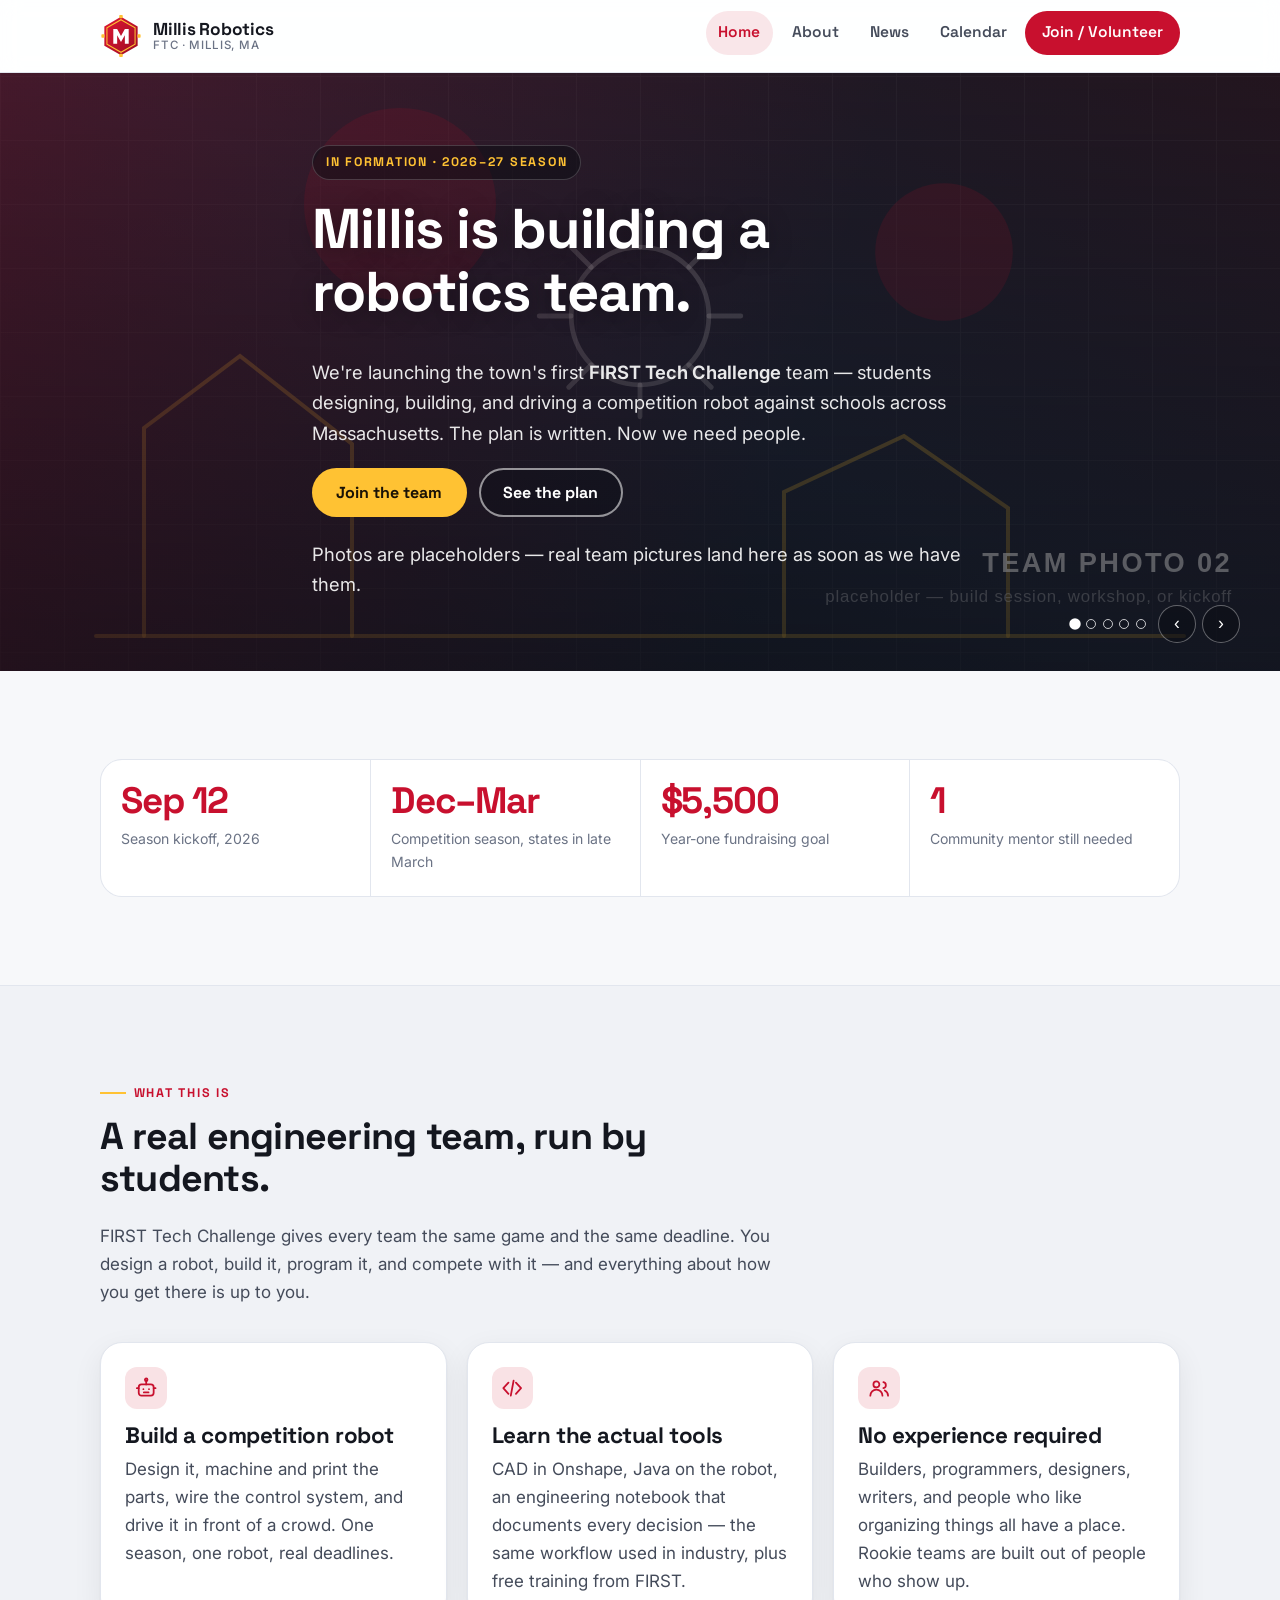
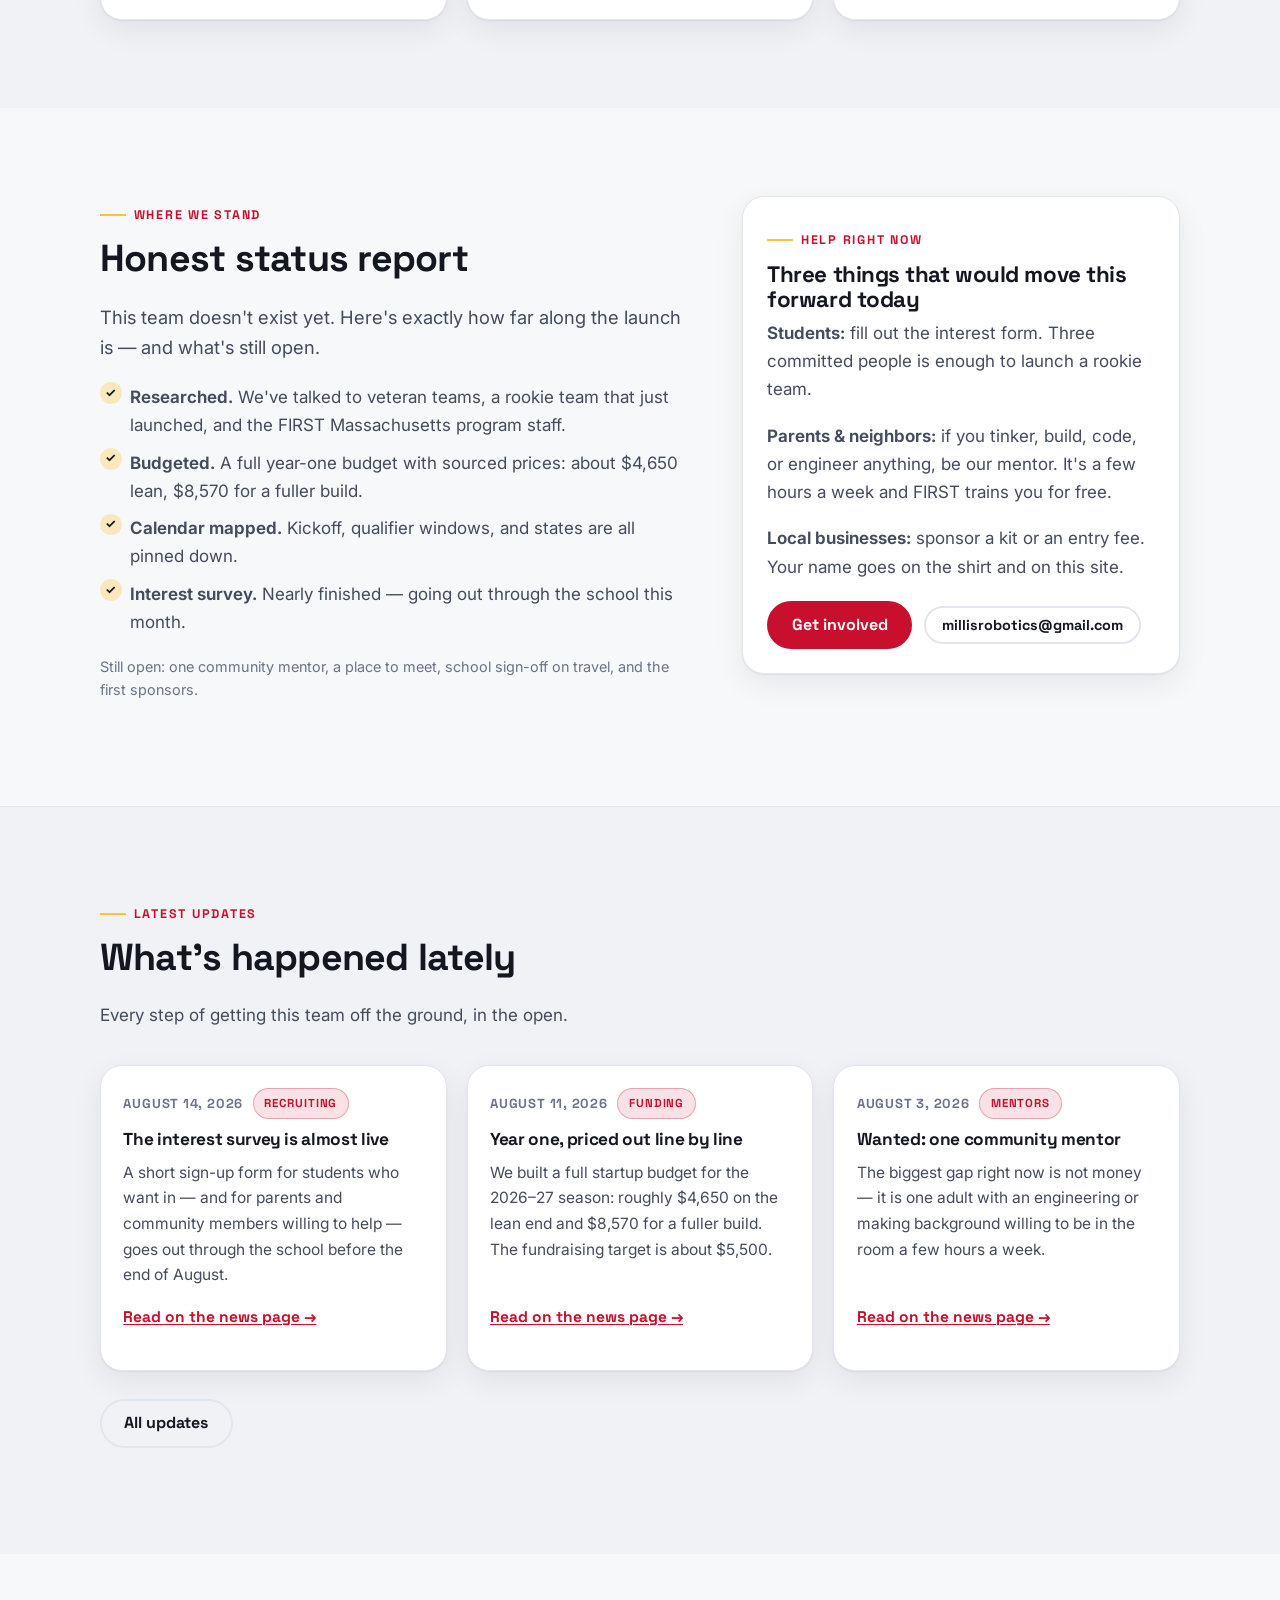
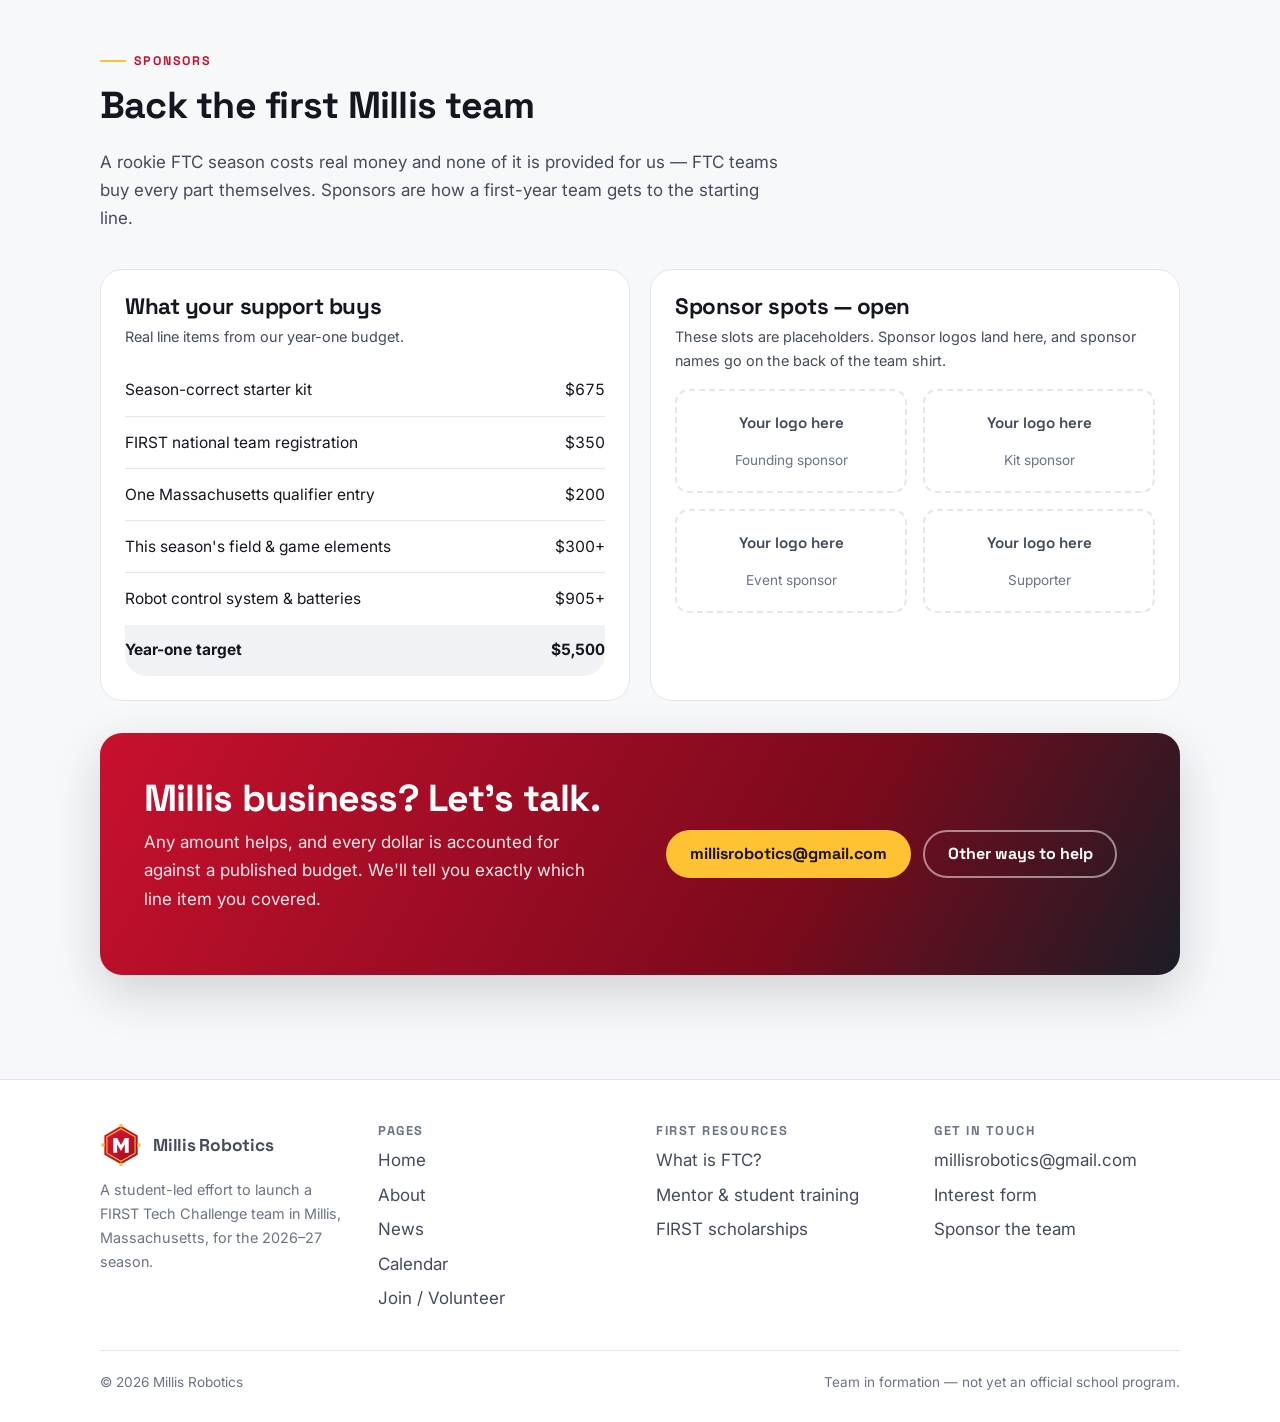
==== index.html @ 19f46b92 "Add Millis Robotics team website Static, no-build site (plain HTML/CSS/JS) for the effort to launch " ====
<!DOCTYPE html>
<html lang="en">
<head>
<meta charset="utf-8">
<meta name="viewport" content="width=device-width, initial-scale=1">
<title>Millis Robotics — building a FIRST Tech Challenge team in Millis, MA</title>
<meta name="description" content="Millis Robotics is a student-led effort to launch the town's first FIRST Tech Challenge team for the 2026–27 season. Join the team, mentor, or sponsor us.">
<meta name="theme-color" content="#c8102e">
<link rel="icon" href="assets/img/favicon.svg" type="image/svg+xml">
<meta property="og:title" content="Millis Robotics">
<meta property="og:description" content="Millis is building its first FIRST Tech Challenge robotics team. Students, mentors, and sponsors welcome.">
<meta property="og:type" content="website">
<link rel="preconnect" href="https://fonts.googleapis.com">
<link rel="preconnect" href="https://fonts.gstatic.com" crossorigin>
<link href="https://fonts.googleapis.com/css2?family=Inter:wght@400;500;600&family=Space+Grotesk:wght@500;600;700&display=swap" rel="stylesheet">
<link rel="stylesheet" href="assets/css/styles.css">
</head>
<body>
<a class="skip-link" href="#main">Skip to content</a>

<header class="site-header">
  <div class="wrap site-header__inner">
    <a class="brand" href="index.html">
      <!-- PLACEHOLDER LOGO: replace assets/img/logo.svg with the real team logo -->
      <img src="assets/img/logo.svg" alt="" width="42" height="42">
      <span class="brand__name">Millis Robotics<span class="brand__tag">FTC · Millis, MA</span></span>
    </a>
    <button class="nav-toggle" type="button" data-nav-toggle aria-expanded="false" aria-controls="site-nav">
      <span class="nav-toggle__bars" aria-hidden="true"><span></span></span> Menu
    </button>
    <nav class="site-nav" id="site-nav" data-nav aria-label="Main">
      <ul>
        <li><a href="index.html" aria-current="page">Home</a></li>
        <li><a href="about.html">About</a></li>
        <li><a href="news.html">News</a></li>
        <li><a href="calendar.html">Calendar</a></li>
        <li class="nav-cta"><a href="join.html">Join / Volunteer</a></li>
      </ul>
    </nav>
  </div>
</header>

<main id="main">

  <!-- ======================================================================
       HERO — the banner shuffles its photo order on every page load and then
       rotates. To swap in real photos: drop them in assets/img/banner/ and
       update the <img src> + alt text below. Add or remove <img> tags freely;
       the dots and timing adapt automatically.
       ====================================================================== -->
  <section class="hero">
    <div class="banner" data-banner aria-roledescription="carousel" aria-label="Millis Robotics team photos">
      <div class="banner__slides" data-banner-slides>
        <img class="banner__slide" data-banner-slide src="assets/img/banner/banner-01.svg" alt="Placeholder for a photo of the team at work." width="1600" height="900">
        <img class="banner__slide" data-banner-slide src="assets/img/banner/banner-02.svg" alt="Placeholder for a photo of a build session." width="1600" height="900">
        <img class="banner__slide" data-banner-slide src="assets/img/banner/banner-03.svg" alt="Placeholder for a photo of competition day." width="1600" height="900">
        <img class="banner__slide" data-banner-slide src="assets/img/banner/banner-04.svg" alt="Placeholder for a photo of a community outreach event." width="1600" height="900">
        <img class="banner__slide" data-banner-slide src="assets/img/banner/banner-05.svg" alt="Placeholder for a team group photo." width="1600" height="900">
      </div>

      <div class="wrap banner__body">
        <span class="banner__kicker">In formation · 2026–27 season</span>
        <h1>Millis is building a robotics team.</h1>
        <p>
          We're launching the town's first <strong>FIRST&nbsp;Tech&nbsp;Challenge</strong> team — students
          designing, building, and driving a competition robot against schools across Massachusetts.
          The plan is written. Now we need people.
        </p>
        <div class="btn-row">
          <a class="btn btn--accent" href="join.html">Join the team</a>
          <a class="btn btn--ghost" href="about.html">See the plan</a>
        </div>
        <!-- Delete this line once the real photos are in. -->
        <p class="banner__caption">Photos are placeholders — real team pictures land here as soon as we have them.</p>
      </div>

      <div class="banner__ui">
        <div class="banner__dots" data-banner-dots role="group" aria-label="Choose a photo"></div>
        <div class="banner__arrows">
          <button class="banner__arrow" type="button" data-banner-prev aria-label="Previous photo">‹</button>
          <button class="banner__arrow" type="button" data-banner-next aria-label="Next photo">›</button>
        </div>
      </div>
    </div>
  </section>

  <!-- ====================== Quick facts ================================== -->
  <section class="section">
    <div class="wrap">
      <div class="stat-row">
        <div class="stat">
          <span class="stat__num">Sep 12</span>
          <span class="stat__label">Season kickoff, 2026</span>
        </div>
        <div class="stat">
          <span class="stat__num">Dec–Mar</span>
          <span class="stat__label">Competition season, states in late March</span>
        </div>
        <div class="stat">
          <span class="stat__num">$5,500</span>
          <span class="stat__label">Year-one fundraising goal</span>
        </div>
        <div class="stat">
          <span class="stat__num">1</span>
          <span class="stat__label">Community mentor still needed</span>
        </div>
      </div>
    </div>
  </section>

  <!-- ====================== What we're building =========================== -->
  <section class="section section--tint section--edge">
    <div class="wrap">
      <div class="section-head">
        <span class="eyebrow">What this is</span>
        <h2>A real engineering team, run by students.</h2>
        <p>
          FIRST Tech Challenge gives every team the same game and the same deadline. You design a robot,
          build it, program it, and compete with it — and everything about how you get there is up to you.
        </p>
      </div>

      <div class="grid grid--3">
        <article class="card">
          <div class="card__icon" aria-hidden="true">
            <svg viewBox="0 0 24 24" fill="none" stroke="currentColor" stroke-width="1.9" stroke-linecap="round" stroke-linejoin="round">
              <rect x="4" y="8" width="16" height="12" rx="3"/><path d="M12 8V4"/><circle cx="12" cy="3" r="1.4"/>
              <path d="M9 13h.01M15 13h.01M9.5 16.5h5"/><path d="M4 12H2M22 12h-2"/>
            </svg>
          </div>
          <h3>Build a competition robot</h3>
          <p>
            Design it, machine and print the parts, wire the control system, and drive it in front of a crowd.
            One season, one robot, real deadlines.
          </p>
        </article>
        <article class="card">
          <div class="card__icon" aria-hidden="true">
            <svg viewBox="0 0 24 24" fill="none" stroke="currentColor" stroke-width="1.9" stroke-linecap="round" stroke-linejoin="round">
              <polyline points="8 6 2.5 12 8 18"/><polyline points="16 6 21.5 12 16 18"/><path d="M13.5 4l-3 16"/>
            </svg>
          </div>
          <h3>Learn the actual tools</h3>
          <p>
            CAD in Onshape, Java on the robot, an engineering notebook that documents every decision — the same
            workflow used in industry, plus free training from FIRST.
          </p>
        </article>
        <article class="card">
          <div class="card__icon" aria-hidden="true">
            <svg viewBox="0 0 24 24" fill="none" stroke="currentColor" stroke-width="1.9" stroke-linecap="round" stroke-linejoin="round">
              <circle cx="9" cy="8" r="3.2"/><path d="M2.5 20a6.5 6.5 0 0 1 13 0"/>
              <path d="M16.5 5.6a3.2 3.2 0 0 1 0 6.3M18 14.4a6.5 6.5 0 0 1 3.5 5.6"/>
            </svg>
          </div>
          <h3>No experience required</h3>
          <p>
            Builders, programmers, designers, writers, and people who like organizing things all have a place.
            Rookie teams are built out of people who show up.
          </p>
        </article>
      </div>
    </div>
  </section>

  <!-- ====================== Where we stand =============================== -->
  <section class="section">
    <div class="wrap split">
      <div>
        <span class="eyebrow">Where we stand</span>
        <h2>Honest status report</h2>
        <p class="lede">
          This team doesn't exist yet. Here's exactly how far along the launch is — and what's still open.
        </p>
        <ul class="checks">
          <li><strong>Researched.</strong> We've talked to veteran teams, a rookie team that just launched, and the FIRST Massachusetts program staff.</li>
          <li><strong>Budgeted.</strong> A full year-one budget with sourced prices: about $4,650 lean, $8,570 for a fuller build.</li>
          <li><strong>Calendar mapped.</strong> Kickoff, qualifier windows, and states are all pinned down.</li>
          <li><strong>Interest survey.</strong> Nearly finished — going out through the school this month.</li>
        </ul>
        <p class="muted small">
          Still open: one community mentor, a place to meet, school sign-off on travel, and the first sponsors.
        </p>
      </div>

      <aside class="card">
        <span class="eyebrow">Help right now</span>
        <h3>Three things that would move this forward today</h3>
        <p><strong>Students:</strong> fill out the interest form. Three committed people is enough to launch a rookie team.</p>
        <p><strong>Parents &amp; neighbors:</strong> if you tinker, build, code, or engineer anything, be our mentor. It's a few hours a week and FIRST trains you for free.</p>
        <p><strong>Local businesses:</strong> sponsor a kit or an entry fee. Your name goes on the shirt and on this site.</p>
        <div class="btn-row" style="margin-top:1.25rem">
          <a class="btn" href="join.html">Get involved</a>
          <a class="btn btn--ghost btn--sm" data-contact-email href="mailto:">email us</a>
        </div>
      </aside>
    </div>
  </section>

  <!-- ====================== Latest news ================================== -->
  <section class="section section--tint section--edge">
    <div class="wrap">
      <div class="section-head">
        <span class="eyebrow">Latest updates</span>
        <h2>What's happened lately</h2>
        <p>Every step of getting this team off the ground, in the open.</p>
      </div>
      <div class="teaser-grid" data-news-teasers="3"></div>
      <p class="btn-row" style="margin-top:1.75rem">
        <a class="btn btn--ghost" href="news.html">All updates</a>
      </p>
    </div>
  </section>

  <!-- ====================== Sponsors ===================================== -->
  <section class="section">
    <div class="wrap">
      <div class="section-head">
        <span class="eyebrow">Sponsors</span>
        <h2>Back the first Millis team</h2>
        <p>
          A rookie FTC season costs real money and none of it is provided for us — FTC teams buy every part
          themselves. Sponsors are how a first-year team gets to the starting line.
        </p>
      </div>

      <div class="grid grid--2" style="margin-bottom:2rem">
        <div class="card card--flat">
          <h3>What your support buys</h3>
          <p class="small muted">Real line items from our year-one budget.</p>
          <div class="table-scroll" style="border:0;box-shadow:none;background:transparent">
            <table class="data data--compact">
              <tbody>
                <tr><td>Season-correct starter kit</td><td class="num">$675</td></tr>
                <tr><td>FIRST national team registration</td><td class="num">$350</td></tr>
                <tr><td>One Massachusetts qualifier entry</td><td class="num">$200</td></tr>
                <tr><td>This season's field &amp; game elements</td><td class="num">$300+</td></tr>
                <tr><td>Robot control system &amp; batteries</td><td class="num">$905+</td></tr>
              </tbody>
              <tfoot>
                <tr><td>Year-one target</td><td class="num">$5,500</td></tr>
              </tfoot>
            </table>
          </div>
        </div>

        <div class="card card--flat">
          <h3>Sponsor spots — open</h3>
          <p class="muted small">
            These slots are placeholders. Sponsor logos land here, and sponsor names go on the back of the
            team shirt.
          </p>
          <div class="sponsor-grid" style="margin-top:1rem">
            <div class="sponsor-slot"><strong>Your logo here</strong>Founding sponsor</div>
            <div class="sponsor-slot"><strong>Your logo here</strong>Kit sponsor</div>
            <div class="sponsor-slot"><strong>Your logo here</strong>Event sponsor</div>
            <div class="sponsor-slot"><strong>Your logo here</strong>Supporter</div>
          </div>
        </div>
      </div>

      <div class="band">
        <div class="split split--even" style="align-items:center">
          <div>
            <h2 class="mb-0">Millis business? Let's talk.</h2>
            <p style="margin-top:.6rem">
              Any amount helps, and every dollar is accounted for against a published budget. We'll tell you
              exactly which line item you covered.
            </p>
          </div>
          <div class="btn-row">
            <a class="btn btn--accent" data-contact-email href="mailto:">email us</a>
            <a class="btn btn--ghost" href="join.html">Other ways to help</a>
          </div>
        </div>
      </div>
    </div>
  </section>

</main>

<footer class="site-footer">
  <div class="wrap">
    <div class="site-footer__grid">
      <div>
        <a class="brand" href="index.html" style="margin-bottom:.75rem">
          <img src="assets/img/logo.svg" alt="" width="34" height="34">
          <span class="brand__name">Millis Robotics</span>
        </a>
        <p class="small muted">
          A student-led effort to launch a FIRST Tech Challenge team in Millis, Massachusetts, for the
          2026–27 season.
        </p>
      </div>
      <div>
        <h4>Pages</h4>
        <ul>
          <li><a href="index.html">Home</a></li>
          <li><a href="about.html">About</a></li>
          <li><a href="news.html">News</a></li>
          <li><a href="calendar.html">Calendar</a></li>
          <li><a href="join.html">Join / Volunteer</a></li>
        </ul>
      </div>
      <div>
        <h4>FIRST resources</h4>
        <ul>
          <li><a href="https://www.firstinspires.org/robotics/ftc" rel="noopener">What is FTC?</a></li>
          <li><a href="https://training.firstinspires.org/" rel="noopener">Mentor &amp; student training</a></li>
          <li><a href="https://scholarships.firstinspires.org/" rel="noopener">FIRST scholarships</a></li>
        </ul>
      </div>
      <div>
        <h4>Get in touch</h4>
        <ul>
          <li><a data-contact-email href="mailto:">email us</a></li>
          <li><a href="join.html">Interest form</a></li>
          <li><a href="join.html#sponsor">Sponsor the team</a></li>
        </ul>
      </div>
    </div>
    <div class="site-footer__bottom">
      <span>© <span data-year>2026</span> Millis Robotics</span>
      <span>Team in formation — not yet an official school program.</span>
    </div>
  </div>
</footer>

<script src="assets/js/config.js"></script>
<script src="assets/js/news-data.js"></script>
<script src="assets/js/site.js"></script>
</body>
</html>
---- assets/css/styles.css ----
/* ==========================================================================
   Millis Robotics — site styles
   Single stylesheet, no build step. Edit the tokens below to re-skin the site.
   ========================================================================== */

/* --------------------------------------------------------------------------
   1. Tokens
   -------------------------------------------------------------------------- */

:root {
  /* Brand — swap these three to change the whole site's colour identity */
  --brand: #c8102e;          /* Millis red */
  --brand-dark: #9c0c23;
  --accent: #ffc233;         /* gold / hive accent */

  /* Surfaces + text (light theme) */
  --bg: #f7f8fa;
  --surface: #ffffff;
  --surface-2: #f0f2f6;
  --ink: #14171f;
  --ink-2: #444b5a;
  --ink-3: #6b7385;
  --line: #e2e6ee;
  --scrim: rgba(12, 14, 20, 0.62);

  /* Type */
  --font-display: "Space Grotesk", "Trebuchet MS", "Segoe UI", system-ui, sans-serif;
  --font-body: "Inter", system-ui, -apple-system, "Segoe UI", Roboto, Helvetica, Arial, sans-serif;

  /* Spacing + shape */
  --page: 1160px;
  --gutter: clamp(1.15rem, 4vw, 2.5rem);
  --radius: 14px;
  --radius-lg: 22px;
  --shadow: 0 1px 2px rgba(16, 20, 30, 0.06), 0 10px 30px rgba(16, 20, 30, 0.07);
  --shadow-lg: 0 18px 50px rgba(16, 20, 30, 0.16);
}

@media (prefers-color-scheme: dark) {
  :root {
    --bg: #0f1218;
    --surface: #171b24;
    --surface-2: #1e232e;
    --ink: #f2f4f8;
    --ink-2: #c3c9d6;
    --ink-3: #949cae;
    --line: #2a3140;
    --scrim: rgba(6, 8, 12, 0.66);
    --shadow: 0 1px 2px rgba(0, 0, 0, 0.4), 0 10px 30px rgba(0, 0, 0, 0.35);
    --shadow-lg: 0 18px 50px rgba(0, 0, 0, 0.5);
    --accent: #ffce55;
  }
}

/* --------------------------------------------------------------------------
   2. Base
   -------------------------------------------------------------------------- */

*,
*::before,
*::after { box-sizing: border-box; }

html {
  -webkit-text-size-adjust: 100%;
  scroll-behavior: smooth;
}

body {
  margin: 0;
  background: var(--bg);
  color: var(--ink);
  font-family: var(--font-body);
  font-size: 1.0625rem;
  line-height: 1.65;
  -webkit-font-smoothing: antialiased;
}

h1, h2, h3, h4 {
  font-family: var(--font-display);
  line-height: 1.12;
  letter-spacing: -0.02em;
  margin: 0 0 0.6em;
  font-weight: 700;
}

h1 { font-size: clamp(2.1rem, 5.4vw, 3.5rem); }
h2 { font-size: clamp(1.6rem, 3.4vw, 2.35rem); }
h3 { font-size: clamp(1.15rem, 2vw, 1.4rem); }
h4 { font-size: 1.0625rem; }

p, ul, ol { margin: 0 0 1.1em; }
li { margin-bottom: 0.35em; }

a {
  color: var(--brand);
  text-decoration-thickness: 1px;
  text-underline-offset: 2px;
}
a:hover { color: var(--brand-dark); }

@media (prefers-color-scheme: dark) {
  a { color: var(--accent); }
  a:hover { color: #fff; }
}

img { max-width: 100%; display: block; }
strong { font-weight: 650; }

/* Class-based display rules below would otherwise beat the UA [hidden] rule. */
[hidden] { display: none !important; }

hr { border: 0; border-top: 1px solid var(--line); margin: 2.5rem 0; }

:focus-visible {
  outline: 3px solid var(--accent);
  outline-offset: 2px;
  border-radius: 4px;
}

.skip-link {
  position: absolute;
  left: 0.75rem;
  top: -4rem;
  z-index: 100;
  background: var(--brand);
  color: #fff;
  padding: 0.7rem 1.1rem;
  border-radius: 0 0 var(--radius) var(--radius);
  font-weight: 600;
  transition: top 0.15s ease;
}
.skip-link:focus { top: 0; color: #fff; }

/* --------------------------------------------------------------------------
   3. Layout helpers
   -------------------------------------------------------------------------- */

.wrap {
  width: 100%;
  max-width: var(--page);
  margin-inline: auto;
  padding-inline: var(--gutter);
}

.section { padding-block: clamp(3rem, 7vw, 5.5rem); }
.section--tint { background: var(--surface-2); }
.section--edge { border-top: 1px solid var(--line); }

.section-head { max-width: 62ch; margin-bottom: 2.25rem; }
.section-head p { color: var(--ink-2); margin-bottom: 0; }

.eyebrow {
  display: inline-flex;
  align-items: center;
  gap: 0.5rem;
  font-family: var(--font-display);
  font-size: 0.78rem;
  font-weight: 700;
  letter-spacing: 0.14em;
  text-transform: uppercase;
  color: var(--brand);
  margin-bottom: 0.75rem;
}
.eyebrow::before {
  content: "";
  width: 1.6rem;
  height: 2px;
  background: var(--accent);
}
@media (prefers-color-scheme: dark) {
  .eyebrow { color: var(--accent); }
}

.grid { display: grid; gap: 1.25rem; }
.grid--2 { grid-template-columns: repeat(auto-fit, minmax(min(100%, 22rem), 1fr)); }
.grid--3 { grid-template-columns: repeat(auto-fit, minmax(min(100%, 17rem), 1fr)); }
.grid--4 { grid-template-columns: repeat(auto-fit, minmax(min(100%, 13rem), 1fr)); }

.split {
  display: grid;
  gap: clamp(1.5rem, 4vw, 3.5rem);
  align-items: start;
  grid-template-columns: 1fr;
}
@media (min-width: 60rem) {
  .split { grid-template-columns: 1.35fr 1fr; }
  .split--even { grid-template-columns: 1fr 1fr; }
}

.lede { font-size: 1.15rem; color: var(--ink-2); }
.muted { color: var(--ink-3); }
.small { font-size: 0.9rem; }
.center { text-align: center; }
.stack > * + * { margin-top: 1rem; }
.mb-0 { margin-bottom: 0; }

/* --------------------------------------------------------------------------
   4. Buttons + pills
   -------------------------------------------------------------------------- */

.btn {
  display: inline-flex;
  align-items: center;
  justify-content: center;
  gap: 0.5rem;
  font-family: var(--font-display);
  font-weight: 700;
  font-size: 1rem;
  line-height: 1;
  padding: 0.9rem 1.4rem;
  border-radius: 999px;
  border: 2px solid transparent;
  background: var(--brand);
  color: #fff;
  text-decoration: none;
  cursor: pointer;
  transition: transform 0.12s ease, background-color 0.15s ease, border-color 0.15s ease, color 0.15s ease;
}
.btn:hover { background: var(--brand-dark); color: #fff; transform: translateY(-1px); }

.btn--ghost {
  background: transparent;
  color: var(--ink);
  border-color: var(--line);
}
.btn--ghost:hover { background: var(--surface); color: var(--ink); border-color: var(--ink-3); }

.btn--accent { background: var(--accent); color: #1a1206; }
.btn--accent:hover { background: #ffd873; color: #1a1206; }

.btn--sm { padding: 0.62rem 1rem; font-size: 0.9rem; }

.btn-row {
  display: flex;
  flex-wrap: wrap;
  gap: 0.75rem;
  align-items: center;
}

.pill {
  display: inline-block;
  font-family: var(--font-display);
  font-size: 0.72rem;
  font-weight: 700;
  letter-spacing: 0.08em;
  text-transform: uppercase;
  padding: 0.3rem 0.65rem;
  border-radius: 999px;
  background: var(--surface-2);
  color: var(--ink-2);
  border: 1px solid var(--line);
}
.pill--brand { background: color-mix(in srgb, var(--brand) 12%, transparent); color: var(--brand); border-color: color-mix(in srgb, var(--brand) 30%, transparent); }
.pill--accent { background: color-mix(in srgb, var(--accent) 22%, transparent); color: #6d4c00; border-color: color-mix(in srgb, var(--accent) 45%, transparent); }
@media (prefers-color-scheme: dark) {
  .pill--brand { color: #ff8095; }
  .pill--accent { color: var(--accent); }
}

/* --------------------------------------------------------------------------
   5. Header + nav
   -------------------------------------------------------------------------- */

.site-header {
  position: sticky;
  top: 0;
  z-index: 50;
  background: color-mix(in srgb, var(--surface) 88%, transparent);
  backdrop-filter: blur(10px);
  border-bottom: 1px solid var(--line);
}

.site-header__inner {
  display: flex;
  align-items: center;
  justify-content: space-between;
  gap: 1rem;
  min-height: 4.5rem;
}

.brand {
  display: inline-flex;
  align-items: center;
  gap: 0.7rem;
  text-decoration: none;
  color: var(--ink);
}
.brand:hover { color: var(--ink); }
.brand img { width: 42px; height: 42px; flex: none; }
.brand__name {
  font-family: var(--font-display);
  font-weight: 700;
  font-size: 1.08rem;
  letter-spacing: -0.015em;
  line-height: 1.1;
}
.brand__tag {
  display: block;
  font-family: var(--font-body);
  font-size: 0.72rem;
  font-weight: 500;
  letter-spacing: 0.06em;
  text-transform: uppercase;
  color: var(--ink-3);
}

.nav-toggle {
  display: inline-flex;
  align-items: center;
  gap: 0.5rem;
  background: transparent;
  border: 1px solid var(--line);
  border-radius: 999px;
  color: var(--ink);
  font: inherit;
  font-size: 0.9rem;
  padding: 0.5rem 0.9rem;
  cursor: pointer;
}
.nav-toggle__bars { position: relative; width: 16px; height: 10px; }
.nav-toggle__bars::before,
.nav-toggle__bars::after,
.nav-toggle__bars span {
  content: "";
  position: absolute;
  left: 0;
  right: 0;
  height: 2px;
  background: currentColor;
  border-radius: 2px;
}
.nav-toggle__bars::before { top: 0; }
.nav-toggle__bars span { top: 4px; }
.nav-toggle__bars::after { bottom: 0; }

.site-nav ul {
  list-style: none;
  display: flex;
  align-items: center;
  gap: 0.35rem;
  margin: 0;
  padding: 0;
}
.site-nav a {
  display: block;
  padding: 0.55rem 0.8rem;
  border-radius: 999px;
  font-family: var(--font-display);
  font-weight: 600;
  font-size: 0.97rem;
  color: var(--ink-2);
  text-decoration: none;
}
.site-nav a:hover { background: var(--surface-2); color: var(--ink); }
.site-nav a[aria-current="page"] { color: var(--brand); background: color-mix(in srgb, var(--brand) 10%, transparent); }
@media (prefers-color-scheme: dark) {
  .site-nav a[aria-current="page"] { color: var(--accent); background: color-mix(in srgb, var(--accent) 14%, transparent); }
}
.site-nav .nav-cta a {
  background: var(--brand);
  color: #fff;
  padding-inline: 1.05rem;
}
.site-nav .nav-cta a:hover { background: var(--brand-dark); color: #fff; }

@media (max-width: 60rem) {
  .site-nav {
    display: none;
    position: absolute;
    inset-inline: 0;
    top: 100%;
    background: var(--surface);
    border-bottom: 1px solid var(--line);
    box-shadow: var(--shadow);
    padding: 0.6rem var(--gutter) 1.1rem;
  }
  .site-nav.is-open { display: block; }
  .site-nav ul { flex-direction: column; align-items: stretch; gap: 0.15rem; }
  .site-nav a { padding: 0.8rem 0.9rem; border-radius: var(--radius); }
  .site-nav .nav-cta a { margin-top: 0.4rem; text-align: center; }
}
@media (min-width: 60.0625rem) {
  .nav-toggle { display: none; }
}

/* --------------------------------------------------------------------------
   6. Hero + shuffling banner
   -------------------------------------------------------------------------- */

.hero { position: relative; background: #0f1218; }

.banner {
  position: relative;
  isolation: isolate;
  min-height: clamp(26rem, 62vh, 34rem);
  display: grid;
  align-items: end;
  overflow: hidden;
}

.banner__slides {
  position: absolute;
  inset: 0;
  z-index: -2;
}
.banner__slide {
  position: absolute;
  inset: 0;
  width: 100%;
  height: 100%;
  object-fit: cover;
  opacity: 0;
  transform: scale(1.03);
  transition: opacity 900ms ease, transform 7s linear;
}
.banner__slide.is-active { opacity: 1; transform: scale(1); }

.banner::after {
  content: "";
  position: absolute;
  inset: 0;
  z-index: -1;
  background:
    linear-gradient(to top, var(--scrim) 0%, rgba(12, 14, 20, 0.45) 45%, rgba(12, 14, 20, 0.25) 100%),
    linear-gradient(105deg, rgba(200, 16, 46, 0.35), rgba(12, 14, 20, 0) 62%);
}

.banner__body {
  position: relative;
  padding-block: clamp(2.5rem, 7vw, 4.5rem);
  color: #fff;
  max-width: 46rem;
}
.banner__body h1 { color: #fff; text-shadow: 0 2px 24px rgba(0, 0, 0, 0.35); }
.banner__body p {
  color: rgba(255, 255, 255, 0.9);
  font-size: 1.15rem;
  max-width: 42rem;
}
.banner__kicker {
  display: inline-flex;
  align-items: center;
  gap: 0.55rem;
  font-family: var(--font-display);
  font-size: 0.78rem;
  font-weight: 700;
  letter-spacing: 0.14em;
  text-transform: uppercase;
  color: var(--accent);
  background: rgba(10, 12, 18, 0.5);
  border: 1px solid rgba(255, 255, 255, 0.18);
  padding: 0.4rem 0.8rem;
  border-radius: 999px;
  margin-bottom: 1.1rem;
}

.banner__ui {
  position: absolute;
  right: var(--gutter);
  bottom: clamp(1rem, 3vw, 1.75rem);
  display: flex;
  align-items: center;
  gap: 0.75rem;
  z-index: 2;
}
.banner__dots { display: flex; gap: 0.4rem; }
.banner__dot {
  width: 10px;
  height: 10px;
  padding: 0;
  border-radius: 999px;
  border: 1px solid rgba(255, 255, 255, 0.75);
  background: transparent;
  cursor: pointer;
}
.banner__dot[aria-pressed="true"] { background: #fff; transform: scale(1.15); }
.banner__arrows { display: flex; gap: 0.35rem; }
.banner__arrow {
  width: 2.4rem;
  height: 2.4rem;
  display: grid;
  place-items: center;
  border-radius: 999px;
  border: 1px solid rgba(255, 255, 255, 0.35);
  background: rgba(10, 12, 18, 0.45);
  color: #fff;
  font-size: 1.1rem;
  line-height: 1;
  cursor: pointer;
}
.banner__arrow:hover { background: rgba(10, 12, 18, 0.75); }

/* The banner is always dark, so the ghost button can't inherit the page ink. */
.banner__body .btn--ghost {
  color: #fff;
  border-color: rgba(255, 255, 255, 0.55);
  background: rgba(10, 12, 18, 0.28);
}
.banner__body .btn--ghost:hover {
  color: #fff;
  border-color: #fff;
  background: rgba(255, 255, 255, 0.16);
}

.banner__caption {
  margin: 1.35rem 0 0;
  font-size: 0.8rem;
  color: rgba(255, 255, 255, 0.68);
  max-width: 26rem;
}

@media (max-width: 40rem) {
  .banner__arrows { display: none; }
  /* Dots move to the centre, so the copy needs room to clear them. */
  .banner__ui { right: 50%; transform: translateX(50%); }
  .banner__body { padding-bottom: 4rem; }
}

/* Compact page header used on the interior pages */
.page-head {
  position: relative;
  overflow: hidden;
  background:
    radial-gradient(120% 140% at 88% 8%, rgba(200, 16, 46, 0.22), transparent 60%),
    var(--surface-2);
  border-bottom: 1px solid var(--line);
  padding-block: clamp(2.5rem, 6vw, 4.25rem);
}
.page-head__inner { max-width: 60ch; position: relative; }
.page-head h1 { margin-bottom: 0.5rem; }
.page-head p { color: var(--ink-2); font-size: 1.1rem; margin-bottom: 0; }
.page-head__mark {
  position: absolute;
  right: calc(var(--gutter) - 1rem);
  top: 50%;
  transform: translateY(-50%);
  width: clamp(7rem, 16vw, 11rem);
  opacity: 0.09;
  pointer-events: none;
}
@media (max-width: 52rem) {
  .page-head__mark { display: none; }
}

/* --------------------------------------------------------------------------
   7. Cards, stats, lists
   -------------------------------------------------------------------------- */

.card {
  background: var(--surface);
  border: 1px solid var(--line);
  border-radius: var(--radius-lg);
  padding: 1.5rem;
  box-shadow: var(--shadow);
}
.card > :last-child { margin-bottom: 0; }
.card--flat { box-shadow: none; }
.card__icon {
  width: 2.6rem;
  height: 2.6rem;
  display: grid;
  place-items: center;
  border-radius: 12px;
  background: color-mix(in srgb, var(--brand) 12%, transparent);
  color: var(--brand);
  font-size: 1.3rem;
  margin-bottom: 0.9rem;
}
.card__icon svg { width: 1.4rem; height: 1.4rem; display: block; }
@media (prefers-color-scheme: dark) {
  .card__icon { background: color-mix(in srgb, var(--accent) 16%, transparent); color: var(--accent); }
}
.card h3 { margin-bottom: 0.4rem; }
.card p { color: var(--ink-2); }
.card p:last-child { margin-bottom: 0; }

.card-link {
  display: block;
  text-decoration: none;
  color: inherit;
  transition: transform 0.14s ease, box-shadow 0.14s ease;
}
.card-link:hover { transform: translateY(-3px); box-shadow: var(--shadow-lg); color: inherit; }

.stat-row {
  display: grid;
  gap: 1px;
  grid-template-columns: repeat(auto-fit, minmax(min(100%, 11rem), 1fr));
  background: var(--line);
  border: 1px solid var(--line);
  border-radius: var(--radius-lg);
  overflow: hidden;
}
.stat {
  background: var(--surface);
  padding: 1.4rem 1.25rem;
}
.stat__num {
  font-family: var(--font-display);
  font-size: clamp(1.7rem, 3.4vw, 2.3rem);
  font-weight: 700;
  line-height: 1;
  letter-spacing: -0.03em;
  color: var(--brand);
}
@media (prefers-color-scheme: dark) {
  .stat__num { color: var(--accent); }
}
.stat__label {
  display: block;
  margin-top: 0.4rem;
  font-size: 0.88rem;
  color: var(--ink-3);
}

.checks { list-style: none; padding: 0; }
.checks li {
  position: relative;
  padding-left: 1.9rem;
  margin-bottom: 0.6rem;
  color: var(--ink-2);
}
.checks li::before {
  content: "✓";
  position: absolute;
  left: 0;
  top: -0.05em;
  width: 1.35rem;
  height: 1.35rem;
  display: grid;
  place-items: center;
  border-radius: 999px;
  background: color-mix(in srgb, var(--accent) 30%, transparent);
  color: var(--ink);
  font-size: 0.78rem;
  font-weight: 700;
}

/* Timeline (About page) */
.timeline { list-style: none; margin: 0; padding: 0 0 0 1.75rem; position: relative; }
.timeline::before {
  content: "";
  position: absolute;
  left: 0.34rem;
  top: 0.5rem;
  bottom: 0.5rem;
  width: 2px;
  background: linear-gradient(var(--brand), var(--accent));
  border-radius: 2px;
}
.timeline > li { position: relative; margin-bottom: 1.65rem; }
.timeline > li::before {
  content: "";
  position: absolute;
  left: -1.75rem;
  top: 0.5rem;
  width: 0.8rem;
  height: 0.8rem;
  border-radius: 999px;
  background: var(--surface);
  border: 3px solid var(--brand);
}
.timeline__when {
  display: block;
  font-family: var(--font-display);
  font-size: 0.8rem;
  font-weight: 700;
  letter-spacing: 0.08em;
  text-transform: uppercase;
  color: var(--ink-3);
  margin-bottom: 0.15rem;
}
.timeline h3 { font-size: 1.1rem; margin-bottom: 0.3rem; }
.timeline p { color: var(--ink-2); margin-bottom: 0; }

/* Key-dates list */
.dates { list-style: none; margin: 0; padding: 0; }
.dates li {
  display: flex;
  flex-wrap: wrap;
  gap: 0.25rem 1rem;
  align-items: baseline;
  padding: 0.95rem 0;
  border-bottom: 1px dashed var(--line);
}
.dates li:last-child { border-bottom: 0; }
.dates__when {
  font-family: var(--font-display);
  font-weight: 700;
  color: var(--brand);
  min-width: 9.5rem;
}
@media (prefers-color-scheme: dark) {
  .dates__when { color: var(--accent); }
}
.dates__what { flex: 1 1 16rem; }
.dates__what small { display: block; color: var(--ink-3); }

/* Budget table */
.table-scroll { overflow-x: auto; border: 1px solid var(--line); border-radius: var(--radius-lg); background: var(--surface); }
table.data { width: 100%; border-collapse: collapse; min-width: 34rem; font-size: 0.97rem; }
table.data th,
table.data td { padding: 0.8rem 1rem; text-align: left; border-bottom: 1px solid var(--line); }
table.data thead th {
  font-family: var(--font-display);
  font-size: 0.78rem;
  letter-spacing: 0.1em;
  text-transform: uppercase;
  color: var(--ink-3);
  background: var(--surface-2);
}
table.data td.num, table.data th.num { text-align: right; font-variant-numeric: tabular-nums; white-space: nowrap; }
/* Two-column tables that live inside a card column and shouldn't force a scrollbar */
table.data--compact { min-width: 0; }
table.data--compact th,
table.data--compact td { padding-inline: 0; }
table.data tfoot td { font-weight: 700; background: var(--surface-2); border-bottom: 0; }
table.data tbody tr:last-child td { border-bottom: 0; }

/* --------------------------------------------------------------------------
   8. News
   -------------------------------------------------------------------------- */

.news-list { display: grid; gap: 1.25rem; }

.post {
  background: var(--surface);
  border: 1px solid var(--line);
  border-radius: var(--radius-lg);
  padding: clamp(1.25rem, 3vw, 2rem);
  box-shadow: var(--shadow);
}
.post__meta {
  display: flex;
  flex-wrap: wrap;
  align-items: center;
  gap: 0.6rem;
  margin-bottom: 0.7rem;
}
.post__date {
  font-family: var(--font-display);
  font-size: 0.82rem;
  font-weight: 700;
  letter-spacing: 0.06em;
  text-transform: uppercase;
  color: var(--ink-3);
}
.post h2, .post h3 { margin-bottom: 0.5rem; }
.post p:last-child { margin-bottom: 0; }
.post__body { color: var(--ink-2); }

.teaser-grid { display: grid; gap: 1.25rem; grid-template-columns: repeat(auto-fit, minmax(min(100%, 17rem), 1fr)); }
.teaser {
  display: flex;
  flex-direction: column;
  background: var(--surface);
  border: 1px solid var(--line);
  border-radius: var(--radius-lg);
  padding: 1.4rem;
  box-shadow: var(--shadow);
}
.teaser h3 { font-size: 1.08rem; }
.teaser p { color: var(--ink-2); font-size: 0.97rem; }
.teaser__more { margin-top: auto; font-family: var(--font-display); font-weight: 700; font-size: 0.92rem; }

/* --------------------------------------------------------------------------
   9. Embeds (Google Form / Google Calendar)
   -------------------------------------------------------------------------- */

.embed {
  background: var(--surface);
  border: 1px solid var(--line);
  border-radius: var(--radius-lg);
  overflow: hidden;
  box-shadow: var(--shadow);
}
.embed iframe {
  display: block;
  width: 100%;
  border: 0;
}
.embed--form iframe { min-height: 1100px; }
.embed--calendar iframe { min-height: 640px; }
@media (max-width: 40rem) {
  .embed--calendar iframe { min-height: 520px; }
}

.setup-note {
  background: var(--surface);
  border: 2px dashed color-mix(in srgb, var(--brand) 40%, var(--line));
  border-radius: var(--radius-lg);
  padding: clamp(1.25rem, 3vw, 2rem);
}
.setup-note h3 { margin-bottom: 0.4rem; }
.setup-note code {
  background: var(--surface-2);
  border: 1px solid var(--line);
  border-radius: 6px;
  padding: 0.1rem 0.35rem;
  font-size: 0.9em;
}
.setup-note ol { margin-bottom: 0; color: var(--ink-2); }

/* Placeholder marker used on stand-in photos / logos */
.placeholder-tag {
  display: inline-flex;
  align-items: center;
  gap: 0.4rem;
  font-size: 0.78rem;
  color: var(--ink-3);
  margin-top: 0.6rem;
}
.placeholder-tag::before {
  content: "";
  width: 0.55rem;
  height: 0.55rem;
  border-radius: 999px;
  background: var(--accent);
}

/* Sponsor strip */
.sponsor-grid {
  display: grid;
  gap: 1rem;
  grid-template-columns: repeat(auto-fit, minmax(min(100%, 10.5rem), 1fr));
}
.sponsor-slot {
  display: grid;
  place-items: center;
  gap: 0.4rem;
  min-height: 6.5rem;
  padding: 1rem;
  text-align: center;
  background: var(--surface);
  border: 2px dashed var(--line);
  border-radius: var(--radius);
  color: var(--ink-3);
  font-size: 0.85rem;
}
.sponsor-slot strong {
  display: block;
  font-family: var(--font-display);
  font-size: 0.95rem;
  color: var(--ink-2);
}

/* Callout band */
.band {
  background: linear-gradient(120deg, var(--brand), #7c0a1c 65%, #1a1d26);
  color: #fff;
  border-radius: var(--radius-lg);
  padding: clamp(1.6rem, 4vw, 2.75rem);
  box-shadow: var(--shadow-lg);
}
.band h2 { color: #fff; }
.band p { color: rgba(255, 255, 255, 0.9); }
.band a:not(.btn) { color: var(--accent); }
.band .btn--ghost { color: #fff; border-color: rgba(255, 255, 255, 0.5); }
.band .btn--ghost:hover { background: rgba(255, 255, 255, 0.12); color: #fff; }

/* FAQ */
.faq { border: 1px solid var(--line); border-radius: var(--radius-lg); overflow: hidden; background: var(--surface); }
.faq details { border-bottom: 1px solid var(--line); }
.faq details:last-child { border-bottom: 0; }
.faq summary {
  cursor: pointer;
  padding: 1.05rem 1.25rem;
  font-family: var(--font-display);
  font-weight: 650;
  list-style: none;
  display: flex;
  justify-content: space-between;
  gap: 1rem;
  align-items: center;
}
.faq summary::-webkit-details-marker { display: none; }
.faq summary::after { content: "+"; font-size: 1.35rem; line-height: 1; color: var(--brand); }
.faq details[open] summary::after { content: "–"; }
.faq .faq__a { padding: 0 1.25rem 1.15rem; color: var(--ink-2); }
.faq .faq__a > :last-child { margin-bottom: 0; }

/* --------------------------------------------------------------------------
   10. Footer
   -------------------------------------------------------------------------- */

.site-footer {
  background: var(--surface);
  border-top: 1px solid var(--line);
  padding-block: 2.75rem 1.75rem;
  margin-top: 1rem;
}
.site-footer__grid {
  display: grid;
  gap: 2rem;
  grid-template-columns: repeat(auto-fit, minmax(min(100%, 14rem), 1fr));
}
.site-footer h4 {
  font-size: 0.8rem;
  letter-spacing: 0.12em;
  text-transform: uppercase;
  color: var(--ink-3);
}
.site-footer ul { list-style: none; padding: 0; margin: 0; }
.site-footer li { margin-bottom: 0.4rem; }
.site-footer a { color: var(--ink-2); text-decoration: none; }
.site-footer a:hover { color: var(--brand); text-decoration: underline; }
@media (prefers-color-scheme: dark) {
  .site-footer a:hover { color: var(--accent); }
}
.site-footer__bottom {
  margin-top: 2rem;
  padding-top: 1.25rem;
  border-top: 1px solid var(--line);
  display: flex;
  flex-wrap: wrap;
  gap: 0.5rem 1.5rem;
  justify-content: space-between;
  font-size: 0.85rem;
  color: var(--ink-3);
}

/* --------------------------------------------------------------------------
   11. Motion preferences
   -------------------------------------------------------------------------- */

@media (prefers-reduced-motion: reduce) {
  html { scroll-behavior: auto; }
  *, *::before, *::after {
    animation-duration: 0.001ms !important;
    transition-duration: 0.001ms !important;
  }
  .banner__slide { transform: none; }
}
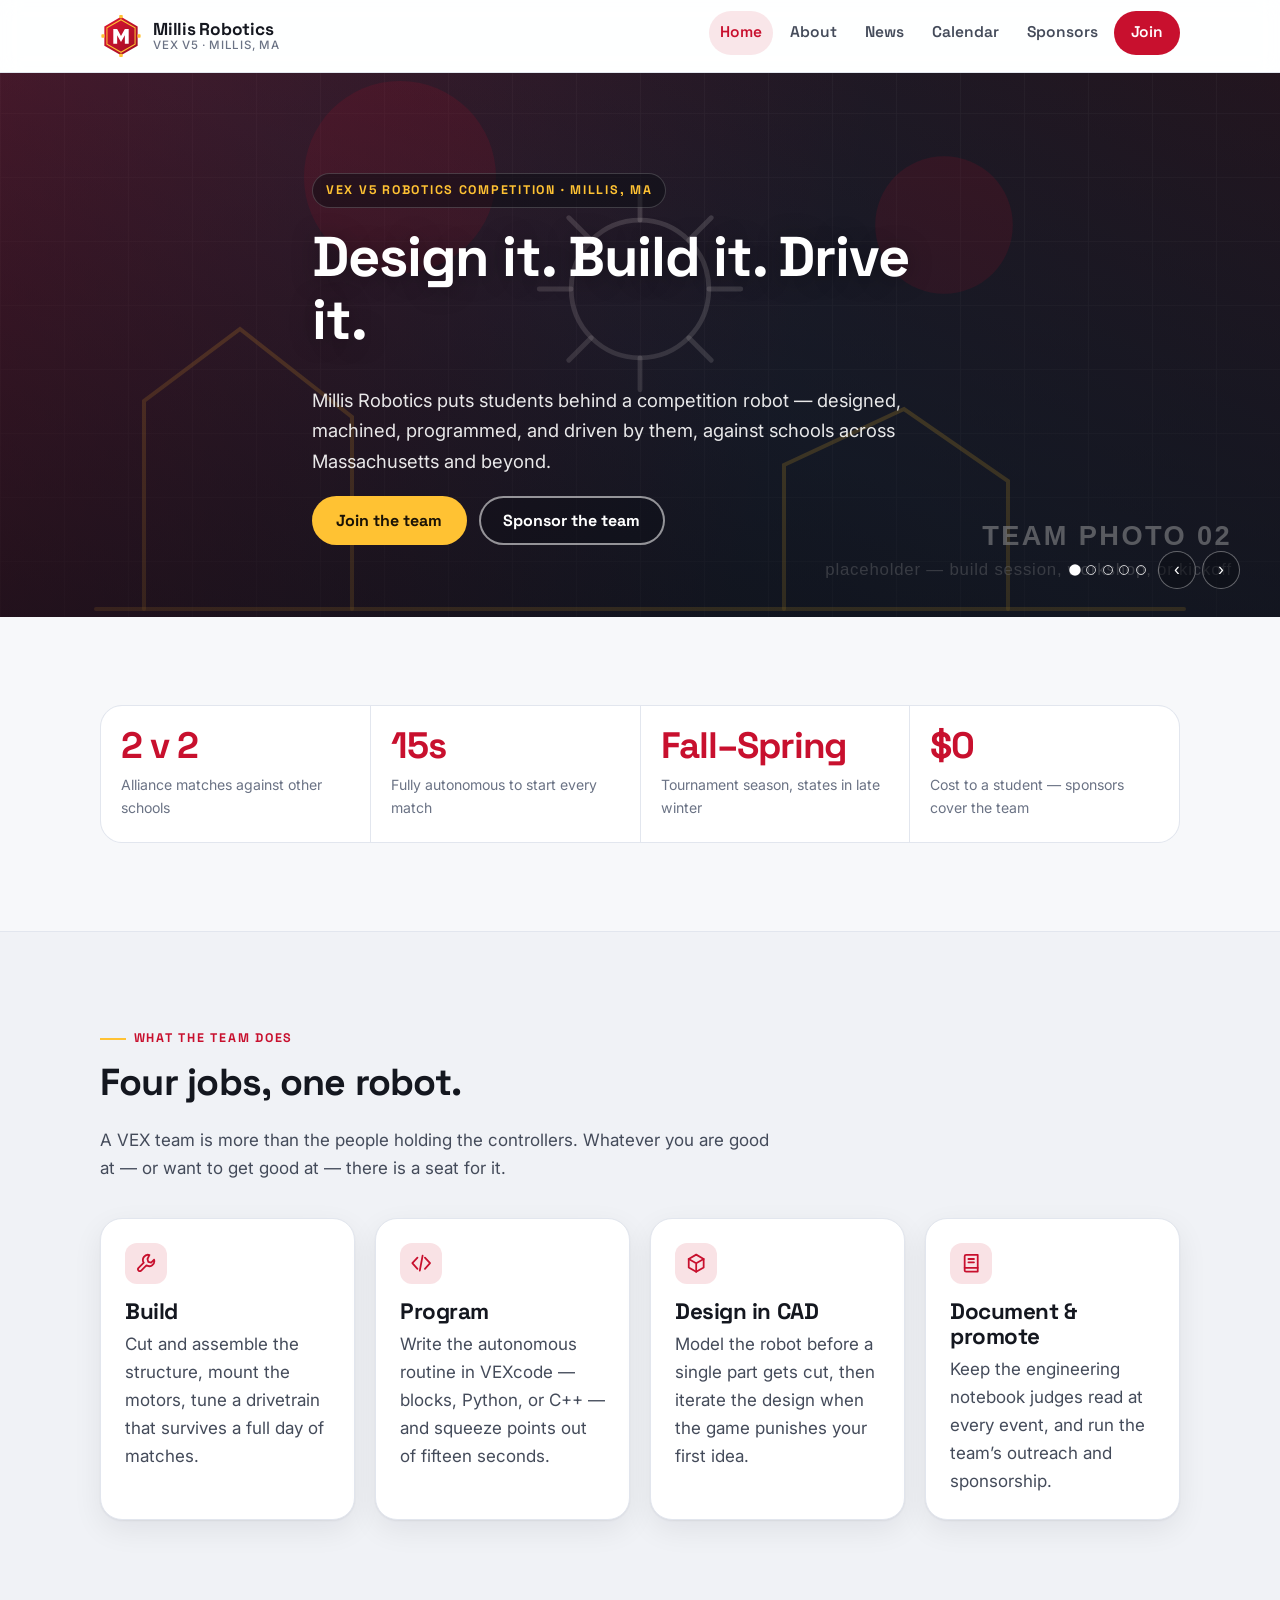
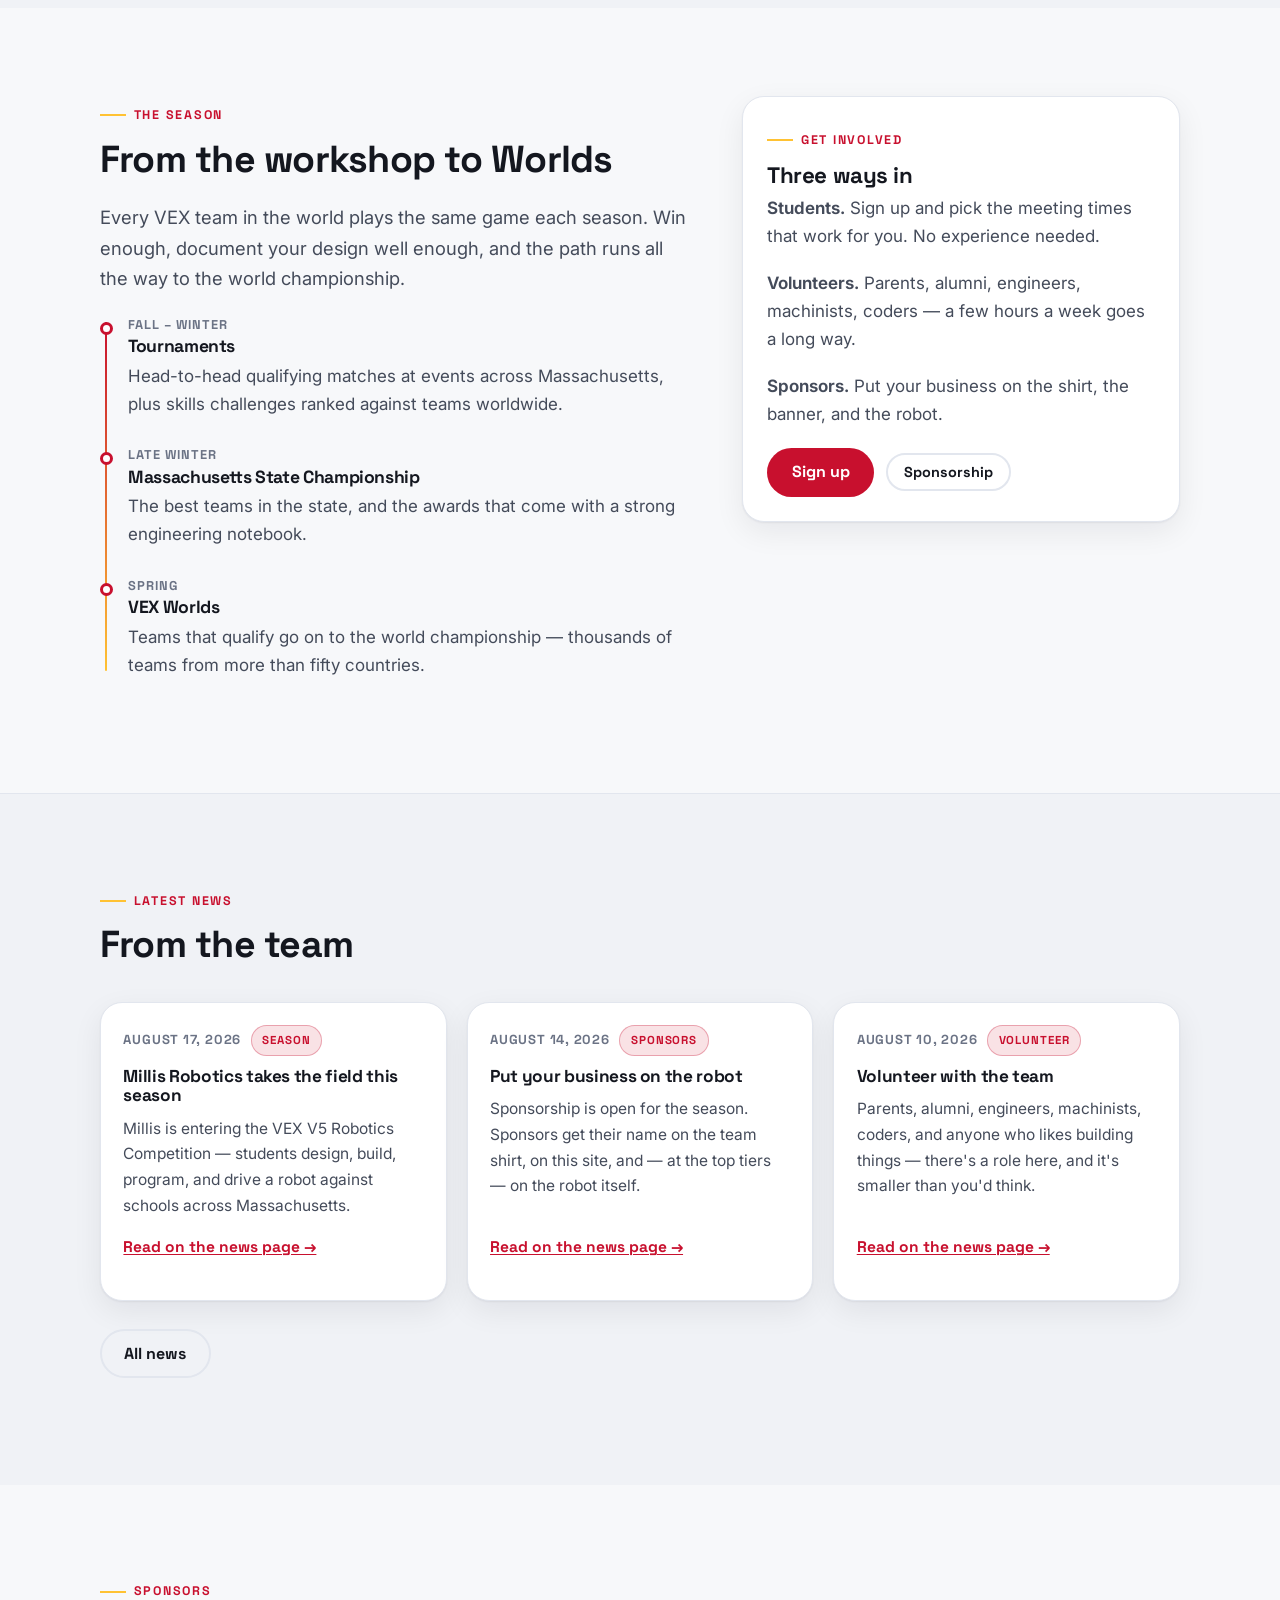
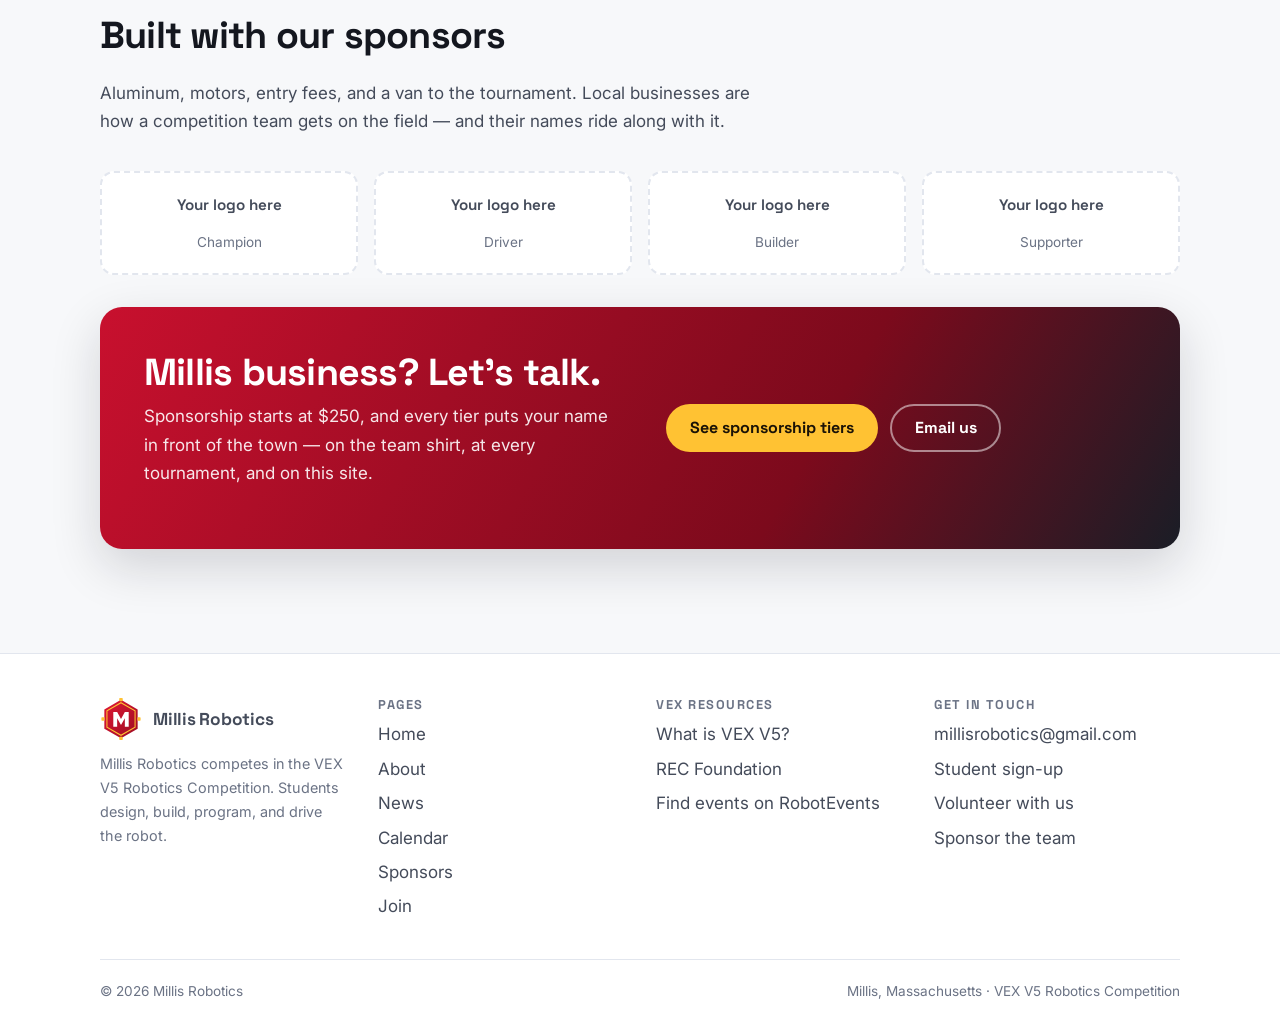
==== commit e13c7e90: "Switch site to VEX and rewrite as a marketing site The team is competing in the VEX V5 Robotics Comp" ====
--- a/index.html
+++ b/index.html
@@ -3,12 +3,12 @@
 <head>
 <meta charset="utf-8">
 <meta name="viewport" content="width=device-width, initial-scale=1">
-<title>Millis Robotics — building a FIRST Tech Challenge team in Millis, MA</title>
-<meta name="description" content="Millis Robotics is a student-led effort to launch the town's first FIRST Tech Challenge team for the 2026–27 season. Join the team, mentor, or sponsor us.">
+<title>Millis Robotics — VEX V5 robotics team in Millis, MA</title>
+<meta name="description" content="Millis Robotics is the VEX V5 Robotics Competition team in Millis, Massachusetts. Students design, build, program, and drive a competition robot. Join the team, volunteer, or sponsor us.">
 <meta name="theme-color" content="#c8102e">
 <link rel="icon" href="assets/img/favicon.svg" type="image/svg+xml">
 <meta property="og:title" content="Millis Robotics">
-<meta property="og:description" content="Millis is building its first FIRST Tech Challenge robotics team. Students, mentors, and sponsors welcome.">
+<meta property="og:description" content="Millis Robotics is the VEX V5 Robotics Competition team in Millis, Massachusetts. Students design, build, program, and drive a competition robot. Join the team, volunteer, or sponsor us.">
 <meta property="og:type" content="website">
 <link rel="preconnect" href="https://fonts.googleapis.com">
 <link rel="preconnect" href="https://fonts.gstatic.com" crossorigin>
@@ -23,7 +23,7 @@
     <a class="brand" href="index.html">
       <!-- PLACEHOLDER LOGO: replace assets/img/logo.svg with the real team logo -->
       <img src="assets/img/logo.svg" alt="" width="42" height="42">
-      <span class="brand__name">Millis Robotics<span class="brand__tag">FTC · Millis, MA</span></span>
+      <span class="brand__name">Millis Robotics<span class="brand__tag">VEX V5 · Millis, MA</span></span>
     </a>
     <button class="nav-toggle" type="button" data-nav-toggle aria-expanded="false" aria-controls="site-nav">
       <span class="nav-toggle__bars" aria-hidden="true"><span></span></span> Menu
@@ -34,7 +34,8 @@
         <li><a href="about.html">About</a></li>
         <li><a href="news.html">News</a></li>
         <li><a href="calendar.html">Calendar</a></li>
-        <li class="nav-cta"><a href="join.html">Join / Volunteer</a></li>
+        <li><a href="sponsors.html">Sponsors</a></li>
+        <li class="nav-cta"><a href="join.html">Join</a></li>
       </ul>
     </nav>
   </div>
@@ -54,85 +55,76 @@
         <img class="banner__slide" data-banner-slide src="assets/img/banner/banner-01.svg" alt="Placeholder for a photo of the team at work." width="1600" height="900">
         <img class="banner__slide" data-banner-slide src="assets/img/banner/banner-02.svg" alt="Placeholder for a photo of a build session." width="1600" height="900">
         <img class="banner__slide" data-banner-slide src="assets/img/banner/banner-03.svg" alt="Placeholder for a photo of competition day." width="1600" height="900">
-        <img class="banner__slide" data-banner-slide src="assets/img/banner/banner-04.svg" alt="Placeholder for a photo of a community outreach event." width="1600" height="900">
+        <img class="banner__slide" data-banner-slide src="assets/img/banner/banner-04.svg" alt="Placeholder for a photo of a community event." width="1600" height="900">
         <img class="banner__slide" data-banner-slide src="assets/img/banner/banner-05.svg" alt="Placeholder for a team group photo." width="1600" height="900">
       </div>
 
       <div class="wrap banner__body">
-        <span class="banner__kicker">In formation · 2026–27 season</span>
-        <h1>Millis is building a robotics team.</h1>
+        <span class="banner__kicker">VEX V5 Robotics Competition &middot; Millis, MA</span>
+        <h1>Design it. Build it. Drive it.</h1>
         <p>
-          We're launching the town's first <strong>FIRST&nbsp;Tech&nbsp;Challenge</strong> team — students
-          designing, building, and driving a competition robot against schools across Massachusetts.
-          The plan is written. Now we need people.
+          Millis Robotics puts students behind a competition robot &mdash; designed, machined,
+          programmed, and driven by them, against schools across Massachusetts and beyond.
         </p>
         <div class="btn-row">
           <a class="btn btn--accent" href="join.html">Join the team</a>
-          <a class="btn btn--ghost" href="about.html">See the plan</a>
-        </div>
-        <!-- Delete this line once the real photos are in. -->
-        <p class="banner__caption">Photos are placeholders — real team pictures land here as soon as we have them.</p>
+          <a class="btn btn--ghost" href="sponsors.html">Sponsor the team</a>
+        </div>
       </div>
 
       <div class="banner__ui">
         <div class="banner__dots" data-banner-dots role="group" aria-label="Choose a photo"></div>
         <div class="banner__arrows">
-          <button class="banner__arrow" type="button" data-banner-prev aria-label="Previous photo">‹</button>
-          <button class="banner__arrow" type="button" data-banner-next aria-label="Next photo">›</button>
-        </div>
-      </div>
-    </div>
-  </section>
-
-  <!-- ====================== Quick facts ================================== -->
+          <button class="banner__arrow" type="button" data-banner-prev aria-label="Previous photo">&lsaquo;</button>
+          <button class="banner__arrow" type="button" data-banner-next aria-label="Next photo">&rsaquo;</button>
+        </div>
+      </div>
+    </div>
+  </section>
+
   <section class="section">
     <div class="wrap">
       <div class="stat-row">
         <div class="stat">
-          <span class="stat__num">Sep 12</span>
-          <span class="stat__label">Season kickoff, 2026</span>
+          <span class="stat__num">2 v 2</span>
+          <span class="stat__label">Alliance matches against other schools</span>
         </div>
         <div class="stat">
-          <span class="stat__num">Dec–Mar</span>
-          <span class="stat__label">Competition season, states in late March</span>
+          <span class="stat__num">15s</span>
+          <span class="stat__label">Fully autonomous to start every match</span>
         </div>
         <div class="stat">
-          <span class="stat__num">$5,500</span>
-          <span class="stat__label">Year-one fundraising goal</span>
+          <span class="stat__num">Fall&ndash;Spring</span>
+          <span class="stat__label">Tournament season, states in late winter</span>
         </div>
         <div class="stat">
-          <span class="stat__num">1</span>
-          <span class="stat__label">Community mentor still needed</span>
-        </div>
-      </div>
-    </div>
-  </section>
-
-  <!-- ====================== What we're building =========================== -->
+          <span class="stat__num">$0</span>
+          <span class="stat__label">Cost to a student &mdash; sponsors cover the team</span>
+        </div>
+      </div>
+    </div>
+  </section>
+
   <section class="section section--tint section--edge">
     <div class="wrap">
       <div class="section-head">
-        <span class="eyebrow">What this is</span>
-        <h2>A real engineering team, run by students.</h2>
+        <span class="eyebrow">What the team does</span>
+        <h2>Four jobs, one robot.</h2>
         <p>
-          FIRST Tech Challenge gives every team the same game and the same deadline. You design a robot,
-          build it, program it, and compete with it — and everything about how you get there is up to you.
-        </p>
-      </div>
-
-      <div class="grid grid--3">
+          A VEX team is more than the people holding the controllers. Whatever you are good at &mdash;
+          or want to get good at &mdash; there is a seat for it.
+        </p>
+      </div>
+
+      <div class="grid grid--4">
         <article class="card">
           <div class="card__icon" aria-hidden="true">
             <svg viewBox="0 0 24 24" fill="none" stroke="currentColor" stroke-width="1.9" stroke-linecap="round" stroke-linejoin="round">
-              <rect x="4" y="8" width="16" height="12" rx="3"/><path d="M12 8V4"/><circle cx="12" cy="3" r="1.4"/>
-              <path d="M9 13h.01M15 13h.01M9.5 16.5h5"/><path d="M4 12H2M22 12h-2"/>
+              <path d="M15.5 3.2a5.5 5.5 0 0 0-6.1 8.3L3.6 17.3a2 2 0 0 0 2.8 2.8l5.8-5.8a5.5 5.5 0 0 0 8.3-6.1l-3.2 3.2-3.1-.8-.8-3.1z"/>
             </svg>
           </div>
-          <h3>Build a competition robot</h3>
-          <p>
-            Design it, machine and print the parts, wire the control system, and drive it in front of a crowd.
-            One season, one robot, real deadlines.
-          </p>
+          <h3>Build</h3>
+          <p>Cut and assemble the structure, mount the motors, tune a drivetrain that survives a full day of matches.</p>
         </article>
         <article class="card">
           <div class="card__icon" aria-hidden="true">
@@ -140,143 +132,130 @@
               <polyline points="8 6 2.5 12 8 18"/><polyline points="16 6 21.5 12 16 18"/><path d="M13.5 4l-3 16"/>
             </svg>
           </div>
-          <h3>Learn the actual tools</h3>
-          <p>
-            CAD in Onshape, Java on the robot, an engineering notebook that documents every decision — the same
-            workflow used in industry, plus free training from FIRST.
-          </p>
+          <h3>Program</h3>
+          <p>Write the autonomous routine in VEXcode &mdash; blocks, Python, or C++ &mdash; and squeeze points out of fifteen seconds.</p>
         </article>
         <article class="card">
           <div class="card__icon" aria-hidden="true">
             <svg viewBox="0 0 24 24" fill="none" stroke="currentColor" stroke-width="1.9" stroke-linecap="round" stroke-linejoin="round">
-              <circle cx="9" cy="8" r="3.2"/><path d="M2.5 20a6.5 6.5 0 0 1 13 0"/>
-              <path d="M16.5 5.6a3.2 3.2 0 0 1 0 6.3M18 14.4a6.5 6.5 0 0 1 3.5 5.6"/>
+              <path d="M12 2.8l8 4.6v9.2l-8 4.6-8-4.6V7.4z"/><path d="M4 7.4l8 4.6 8-4.6M12 12v9.2"/>
             </svg>
           </div>
-          <h3>No experience required</h3>
-          <p>
-            Builders, programmers, designers, writers, and people who like organizing things all have a place.
-            Rookie teams are built out of people who show up.
-          </p>
+          <h3>Design in CAD</h3>
+          <p>Model the robot before a single part gets cut, then iterate the design when the game punishes your first idea.</p>
         </article>
-      </div>
-    </div>
-  </section>
-
-  <!-- ====================== Where we stand =============================== -->
+        <article class="card">
+          <div class="card__icon" aria-hidden="true">
+            <svg viewBox="0 0 24 24" fill="none" stroke="currentColor" stroke-width="1.9" stroke-linecap="round" stroke-linejoin="round">
+              <path d="M5 4.5A1.5 1.5 0 0 1 6.5 3H19v18H6.5A1.5 1.5 0 0 1 5 19.5z"/><path d="M5 17h14M9 7.5h6M9 11h6"/>
+            </svg>
+          </div>
+          <h3>Document &amp; promote</h3>
+          <p>Keep the engineering notebook judges read at every event, and run the team&rsquo;s outreach and sponsorship.</p>
+        </article>
+      </div>
+    </div>
+  </section>
+
   <section class="section">
     <div class="wrap split">
       <div>
-        <span class="eyebrow">Where we stand</span>
-        <h2>Honest status report</h2>
+        <span class="eyebrow">The season</span>
+        <h2>From the workshop to Worlds</h2>
         <p class="lede">
-          This team doesn't exist yet. Here's exactly how far along the launch is — and what's still open.
-        </p>
-        <ul class="checks">
-          <li><strong>Researched.</strong> We've talked to veteran teams, a rookie team that just launched, and the FIRST Massachusetts program staff.</li>
-          <li><strong>Budgeted.</strong> A full year-one budget with sourced prices: about $4,650 lean, $8,570 for a fuller build.</li>
-          <li><strong>Calendar mapped.</strong> Kickoff, qualifier windows, and states are all pinned down.</li>
-          <li><strong>Interest survey.</strong> Nearly finished — going out through the school this month.</li>
-        </ul>
-        <p class="muted small">
-          Still open: one community mentor, a place to meet, school sign-off on travel, and the first sponsors.
-        </p>
+          Every VEX team in the world plays the same game each season. Win enough, document your design
+          well enough, and the path runs all the way to the world championship.
+        </p>
+        <ol class="timeline">
+          <li>
+            <span class="timeline__when">Fall &ndash; winter</span>
+            <h3>Tournaments</h3>
+            <p>
+              Head-to-head qualifying matches at events across Massachusetts, plus skills challenges
+              ranked against teams worldwide.
+            </p>
+          </li>
+          <li>
+            <span class="timeline__when">Late winter</span>
+            <h3>Massachusetts State Championship</h3>
+            <p>
+              The best teams in the state, and the awards that come with a strong engineering notebook.
+            </p>
+          </li>
+          <li>
+            <span class="timeline__when">Spring</span>
+            <h3>VEX Worlds</h3>
+            <p>
+              Teams that qualify go on to the world championship &mdash; thousands of teams from more
+              than fifty countries.
+            </p>
+          </li>
+        </ol>
       </div>
 
       <aside class="card">
-        <span class="eyebrow">Help right now</span>
-        <h3>Three things that would move this forward today</h3>
-        <p><strong>Students:</strong> fill out the interest form. Three committed people is enough to launch a rookie team.</p>
-        <p><strong>Parents &amp; neighbors:</strong> if you tinker, build, code, or engineer anything, be our mentor. It's a few hours a week and FIRST trains you for free.</p>
-        <p><strong>Local businesses:</strong> sponsor a kit or an entry fee. Your name goes on the shirt and on this site.</p>
+        <span class="eyebrow">Get involved</span>
+        <h3>Three ways in</h3>
+        <p><strong>Students.</strong> Sign up and pick the meeting times that work for you. No experience needed.</p>
+        <p><strong>Volunteers.</strong> Parents, alumni, engineers, machinists, coders &mdash; a few hours a week goes a long way.</p>
+        <p><strong>Sponsors.</strong> Put your business on the shirt, the banner, and the robot.</p>
         <div class="btn-row" style="margin-top:1.25rem">
-          <a class="btn" href="join.html">Get involved</a>
-          <a class="btn btn--ghost btn--sm" data-contact-email href="mailto:">email us</a>
+          <a class="btn" href="join.html">Sign up</a>
+          <a class="btn btn--ghost btn--sm" href="sponsors.html">Sponsorship</a>
         </div>
       </aside>
     </div>
   </section>
 
-  <!-- ====================== Latest news ================================== -->
   <section class="section section--tint section--edge">
     <div class="wrap">
       <div class="section-head">
-        <span class="eyebrow">Latest updates</span>
-        <h2>What's happened lately</h2>
-        <p>Every step of getting this team off the ground, in the open.</p>
+        <span class="eyebrow">Latest news</span>
+        <h2>From the team</h2>
       </div>
       <div class="teaser-grid" data-news-teasers="3"></div>
       <p class="btn-row" style="margin-top:1.75rem">
-        <a class="btn btn--ghost" href="news.html">All updates</a>
+        <a class="btn btn--ghost" href="news.html">All news</a>
       </p>
     </div>
   </section>
 
-  <!-- ====================== Sponsors ===================================== -->
   <section class="section">
     <div class="wrap">
       <div class="section-head">
         <span class="eyebrow">Sponsors</span>
-        <h2>Back the first Millis team</h2>
+        <h2>Built with our sponsors</h2>
         <p>
-          A rookie FTC season costs real money and none of it is provided for us — FTC teams buy every part
-          themselves. Sponsors are how a first-year team gets to the starting line.
-        </p>
-      </div>
-
-      <div class="grid grid--2" style="margin-bottom:2rem">
-        <div class="card card--flat">
-          <h3>What your support buys</h3>
-          <p class="small muted">Real line items from our year-one budget.</p>
-          <div class="table-scroll" style="border:0;box-shadow:none;background:transparent">
-            <table class="data data--compact">
-              <tbody>
-                <tr><td>Season-correct starter kit</td><td class="num">$675</td></tr>
-                <tr><td>FIRST national team registration</td><td class="num">$350</td></tr>
-                <tr><td>One Massachusetts qualifier entry</td><td class="num">$200</td></tr>
-                <tr><td>This season's field &amp; game elements</td><td class="num">$300+</td></tr>
-                <tr><td>Robot control system &amp; batteries</td><td class="num">$905+</td></tr>
-              </tbody>
-              <tfoot>
-                <tr><td>Year-one target</td><td class="num">$5,500</td></tr>
-              </tfoot>
-            </table>
-          </div>
-        </div>
-
-        <div class="card card--flat">
-          <h3>Sponsor spots — open</h3>
-          <p class="muted small">
-            These slots are placeholders. Sponsor logos land here, and sponsor names go on the back of the
-            team shirt.
-          </p>
-          <div class="sponsor-grid" style="margin-top:1rem">
-            <div class="sponsor-slot"><strong>Your logo here</strong>Founding sponsor</div>
-            <div class="sponsor-slot"><strong>Your logo here</strong>Kit sponsor</div>
-            <div class="sponsor-slot"><strong>Your logo here</strong>Event sponsor</div>
-            <div class="sponsor-slot"><strong>Your logo here</strong>Supporter</div>
-          </div>
-        </div>
+          Aluminum, motors, entry fees, and a van to the tournament. Local businesses are how a
+          competition team gets on the field &mdash; and their names ride along with it.
+        </p>
+      </div>
+
+      <!-- Replace a slot with: <div class="sponsor-slot"><img src="assets/img/sponsors/name.svg" alt="Company name"></div> -->
+      <div class="sponsor-grid" style="margin-bottom:2rem">
+        <div class="sponsor-slot"><strong>Your logo here</strong>Champion</div>
+        <div class="sponsor-slot"><strong>Your logo here</strong>Driver</div>
+        <div class="sponsor-slot"><strong>Your logo here</strong>Builder</div>
+        <div class="sponsor-slot"><strong>Your logo here</strong>Supporter</div>
       </div>
 
       <div class="band">
         <div class="split split--even" style="align-items:center">
           <div>
-            <h2 class="mb-0">Millis business? Let's talk.</h2>
+            <h2 class="mb-0">Millis business? Let&rsquo;s talk.</h2>
             <p style="margin-top:.6rem">
-              Any amount helps, and every dollar is accounted for against a published budget. We'll tell you
-              exactly which line item you covered.
+              Sponsorship starts at $250, and every tier puts your name in front of the town &mdash;
+              on the team shirt, at every tournament, and on this site.
             </p>
           </div>
           <div class="btn-row">
-            <a class="btn btn--accent" data-contact-email href="mailto:">email us</a>
-            <a class="btn btn--ghost" href="join.html">Other ways to help</a>
-          </div>
-        </div>
-      </div>
-    </div>
-  </section>
-
+            <a class="btn btn--accent" href="sponsors.html">See sponsorship tiers</a>
+            <a class="btn btn--ghost" data-contact-email href="mailto:">Email us</a>
+          </div>
+        </div>
+      </div>
+    </div>
+  </section>
 </main>
 
 <footer class="site-footer">
@@ -288,8 +267,8 @@
           <span class="brand__name">Millis Robotics</span>
         </a>
         <p class="small muted">
-          A student-led effort to launch a FIRST Tech Challenge team in Millis, Massachusetts, for the
-          2026–27 season.
+          Millis Robotics competes in the VEX V5 Robotics Competition. Students design, build,
+          program, and drive the robot.
         </p>
       </div>
       <div>
@@ -299,29 +278,31 @@
           <li><a href="about.html">About</a></li>
           <li><a href="news.html">News</a></li>
           <li><a href="calendar.html">Calendar</a></li>
-          <li><a href="join.html">Join / Volunteer</a></li>
+          <li><a href="sponsors.html">Sponsors</a></li>
+          <li><a href="join.html">Join</a></li>
         </ul>
       </div>
       <div>
-        <h4>FIRST resources</h4>
+        <h4>VEX resources</h4>
         <ul>
-          <li><a href="https://www.firstinspires.org/robotics/ftc" rel="noopener">What is FTC?</a></li>
-          <li><a href="https://training.firstinspires.org/" rel="noopener">Mentor &amp; student training</a></li>
-          <li><a href="https://scholarships.firstinspires.org/" rel="noopener">FIRST scholarships</a></li>
+          <li><a href="https://www.vexrobotics.com/v5/competition" rel="noopener">What is VEX V5?</a></li>
+          <li><a href="https://www.roboticseducation.org/" rel="noopener">REC Foundation</a></li>
+          <li><a href="https://www.robotevents.com/" rel="noopener">Find events on RobotEvents</a></li>
         </ul>
       </div>
       <div>
         <h4>Get in touch</h4>
         <ul>
-          <li><a data-contact-email href="mailto:">email us</a></li>
-          <li><a href="join.html">Interest form</a></li>
-          <li><a href="join.html#sponsor">Sponsor the team</a></li>
+          <li><a data-contact-email="show" href="mailto:">email us</a></li>
+          <li><a href="join.html">Student sign-up</a></li>
+          <li><a href="join.html#volunteer">Volunteer with us</a></li>
+          <li><a href="sponsors.html">Sponsor the team</a></li>
         </ul>
       </div>
     </div>
     <div class="site-footer__bottom">
-      <span>© <span data-year>2026</span> Millis Robotics</span>
-      <span>Team in formation — not yet an official school program.</span>
+      <span>&copy; <span data-year>2026</span> Millis Robotics</span>
+      <span>Millis, Massachusetts &middot; VEX V5 Robotics Competition</span>
     </div>
   </div>
 </footer>
--- a/assets/css/styles.css
+++ b/assets/css/styles.css
@@ -343,7 +343,7 @@
 }
 .site-nav a {
   display: block;
-  padding: 0.55rem 0.8rem;
+  padding: 0.55rem 0.7rem;
   border-radius: 999px;
   font-family: var(--font-display);
   font-weight: 600;
@@ -363,7 +363,7 @@
 }
 .site-nav .nav-cta a:hover { background: var(--brand-dark); color: #fff; }
 
-@media (max-width: 60rem) {
+@media (max-width: 62rem) {
   .site-nav {
     display: none;
     position: absolute;
@@ -379,7 +379,7 @@
   .site-nav a { padding: 0.8rem 0.9rem; border-radius: var(--radius); }
   .site-nav .nav-cta a { margin-top: 0.4rem; text-align: center; }
 }
-@media (min-width: 60.0625rem) {
+@media (min-width: 62.0625rem) {
   .nav-toggle { display: none; }
 }
 
@@ -931,3 +931,119 @@
   }
   .banner__slide { transform: none; }
 }
+
+/* --------------------------------------------------------------------------
+   12. Sponsor tiers
+   -------------------------------------------------------------------------- */
+
+.tier-grid {
+  display: grid;
+  gap: 1.25rem;
+  grid-template-columns: repeat(auto-fit, minmax(min(100%, 15rem), 1fr));
+  align-items: stretch;
+}
+
+.tier {
+  display: flex;
+  flex-direction: column;
+  background: var(--surface);
+  border: 1px solid var(--line);
+  border-radius: var(--radius-lg);
+  padding: 1.6rem 1.4rem;
+  box-shadow: var(--shadow);
+}
+.tier__name {
+  font-family: var(--font-display);
+  font-size: 0.78rem;
+  font-weight: 700;
+  letter-spacing: 0.14em;
+  text-transform: uppercase;
+  color: var(--ink-3);
+  margin-bottom: 0.35rem;
+}
+.tier__price {
+  font-family: var(--font-display);
+  font-size: clamp(1.9rem, 3.6vw, 2.4rem);
+  font-weight: 700;
+  line-height: 1;
+  letter-spacing: -0.03em;
+  color: var(--brand);
+  margin-bottom: 1rem;
+  font-variant-numeric: tabular-nums;
+}
+.tier__price small {
+  display: block;
+  font-family: var(--font-body);
+  font-size: 0.82rem;
+  font-weight: 500;
+  letter-spacing: 0;
+  color: var(--ink-3);
+  margin-top: 0.35rem;
+}
+.tier ul {
+  list-style: none;
+  padding: 0;
+  margin: 0 0 1.25rem;
+  display: grid;
+  gap: 0.5rem;
+}
+.tier li {
+  position: relative;
+  padding-left: 1.5rem;
+  margin: 0;
+  font-size: 0.95rem;
+  color: var(--ink-2);
+}
+.tier li::before {
+  content: "";
+  position: absolute;
+  left: 0;
+  top: 0.55em;
+  width: 0.5rem;
+  height: 0.5rem;
+  border-radius: 999px;
+  background: var(--accent);
+}
+.tier > :last-child { margin-top: auto; margin-bottom: 0; }
+
+.tier--feature {
+  border-color: color-mix(in srgb, var(--brand) 45%, transparent);
+  box-shadow: var(--shadow-lg);
+}
+.tier--feature .tier__name { color: var(--brand); }
+@media (prefers-color-scheme: dark) {
+  .tier__price { color: var(--accent); }
+  .tier--feature { border-color: color-mix(in srgb, var(--accent) 45%, transparent); }
+  .tier--feature .tier__name { color: var(--accent); }
+}
+
+/* --------------------------------------------------------------------------
+   13. Tabs (student / volunteer sign-up forms)
+   -------------------------------------------------------------------------- */
+
+.tabs__list {
+  display: inline-flex;
+  flex-wrap: wrap;
+  gap: 0.25rem;
+  padding: 0.3rem;
+  margin-bottom: 1.5rem;
+  background: var(--surface);
+  border: 1px solid var(--line);
+  border-radius: 999px;
+}
+.tabs__tab {
+  font-family: var(--font-display);
+  font-weight: 650;
+  font-size: 0.97rem;
+  line-height: 1;
+  padding: 0.7rem 1.15rem;
+  border: 0;
+  border-radius: 999px;
+  background: transparent;
+  color: var(--ink-2);
+  cursor: pointer;
+  transition: background-color 0.15s ease, color 0.15s ease;
+}
+.tabs__tab:hover { color: var(--ink); background: var(--surface-2); }
+.tabs__tab[aria-selected="true"] { background: var(--brand); color: #fff; }
+.tabs__tab[aria-selected="true"]:hover { background: var(--brand-dark); color: #fff; }
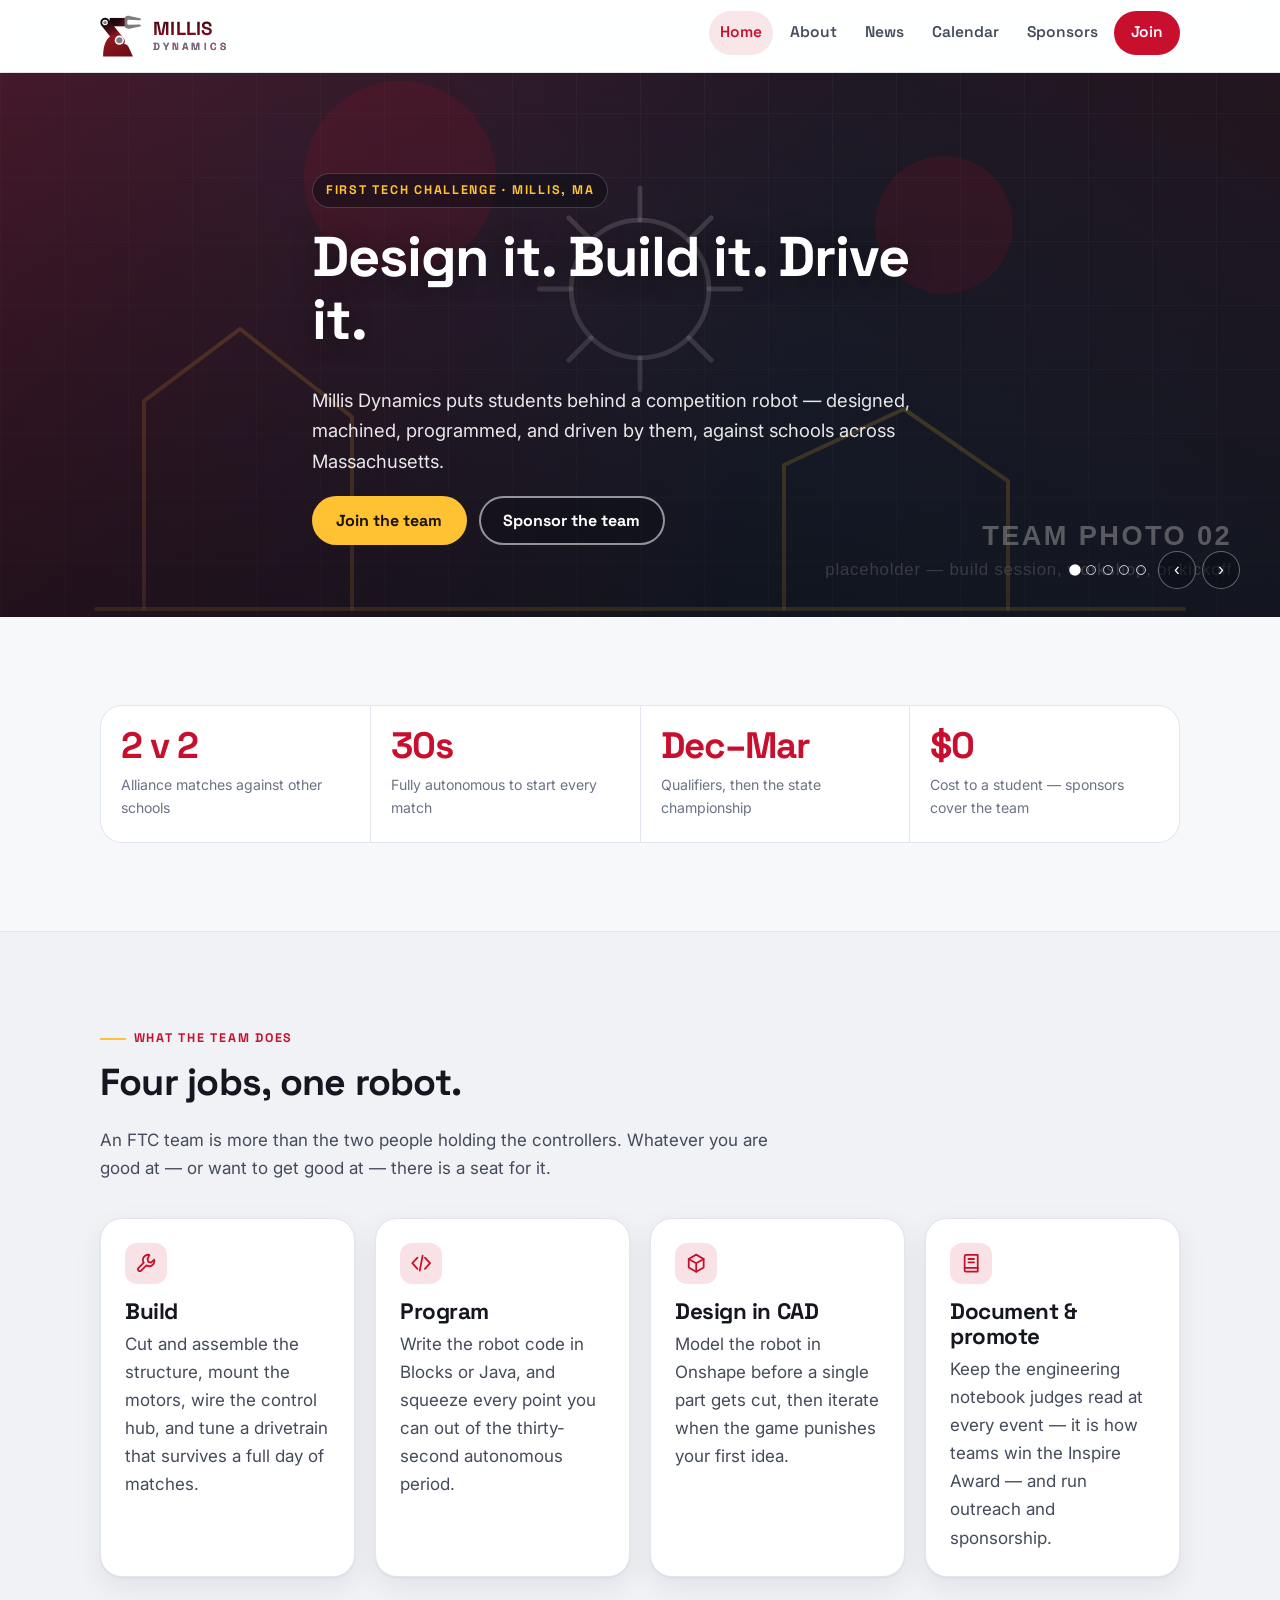
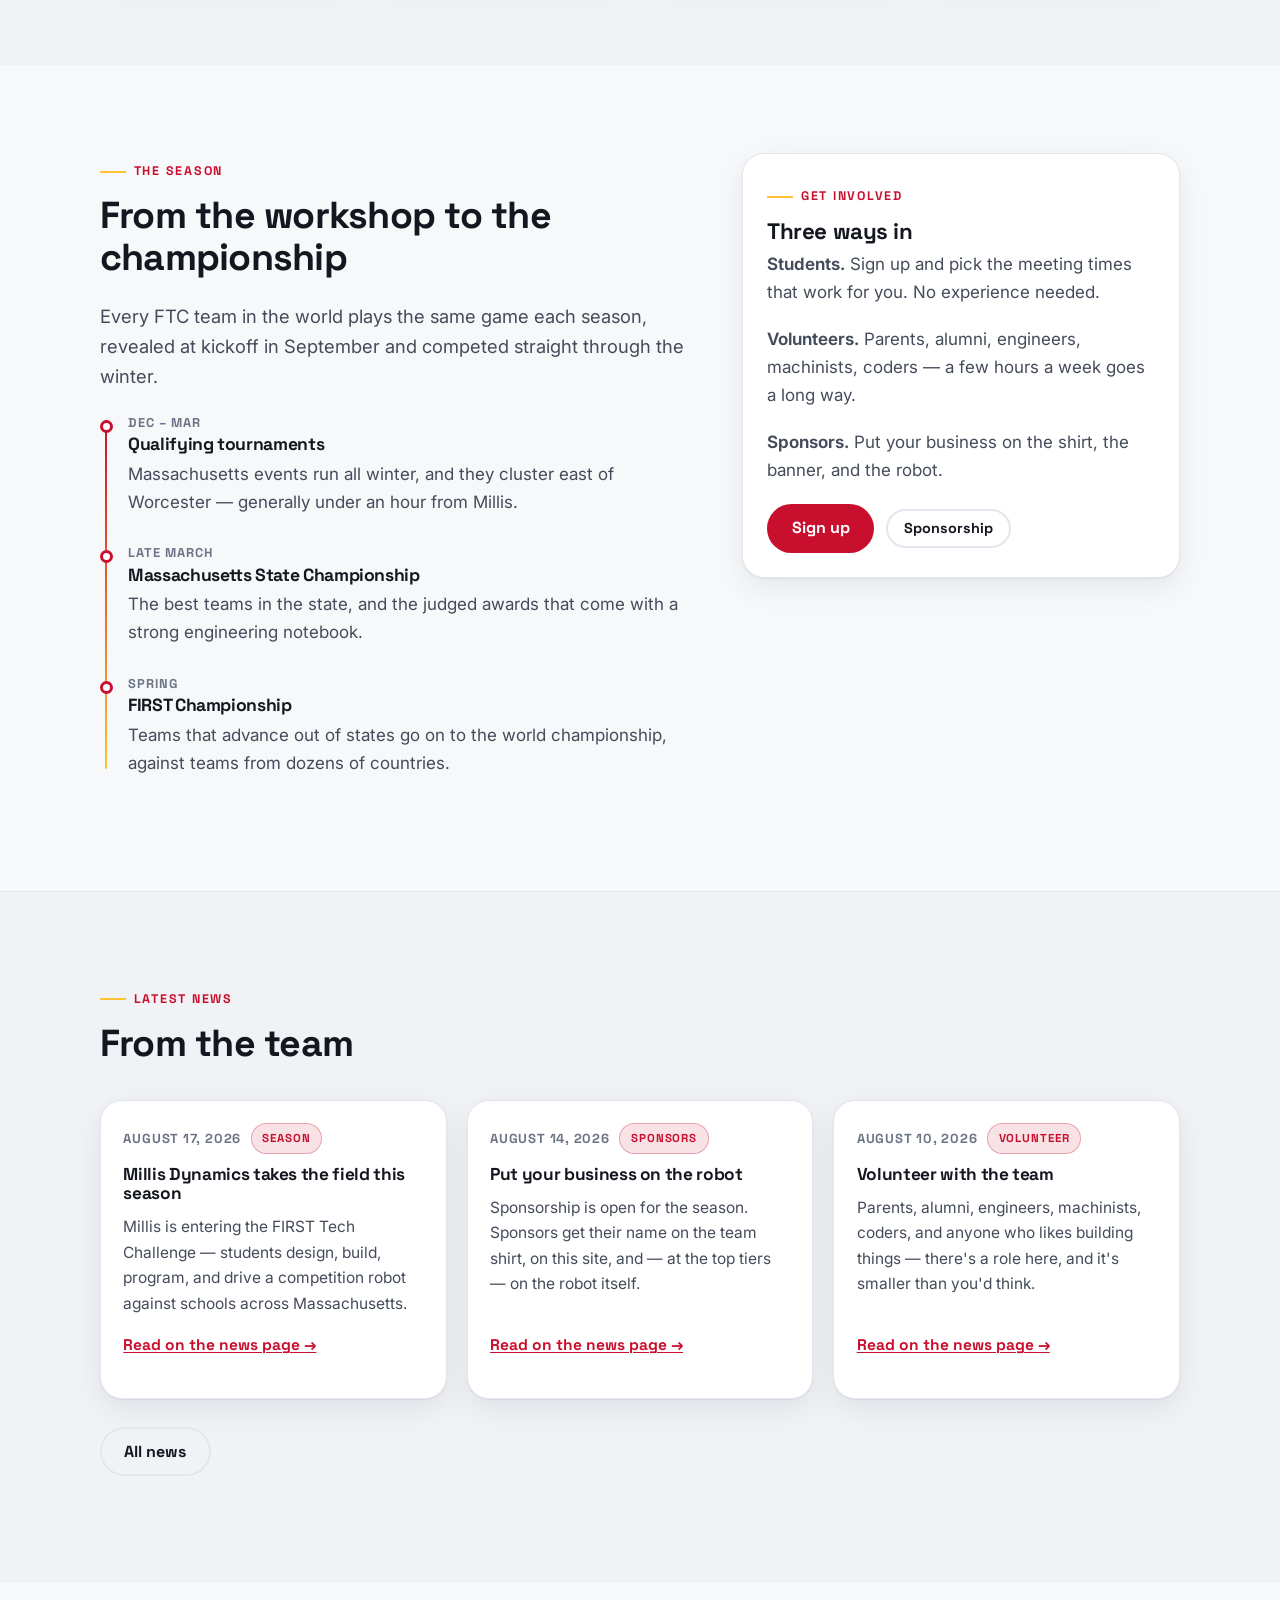
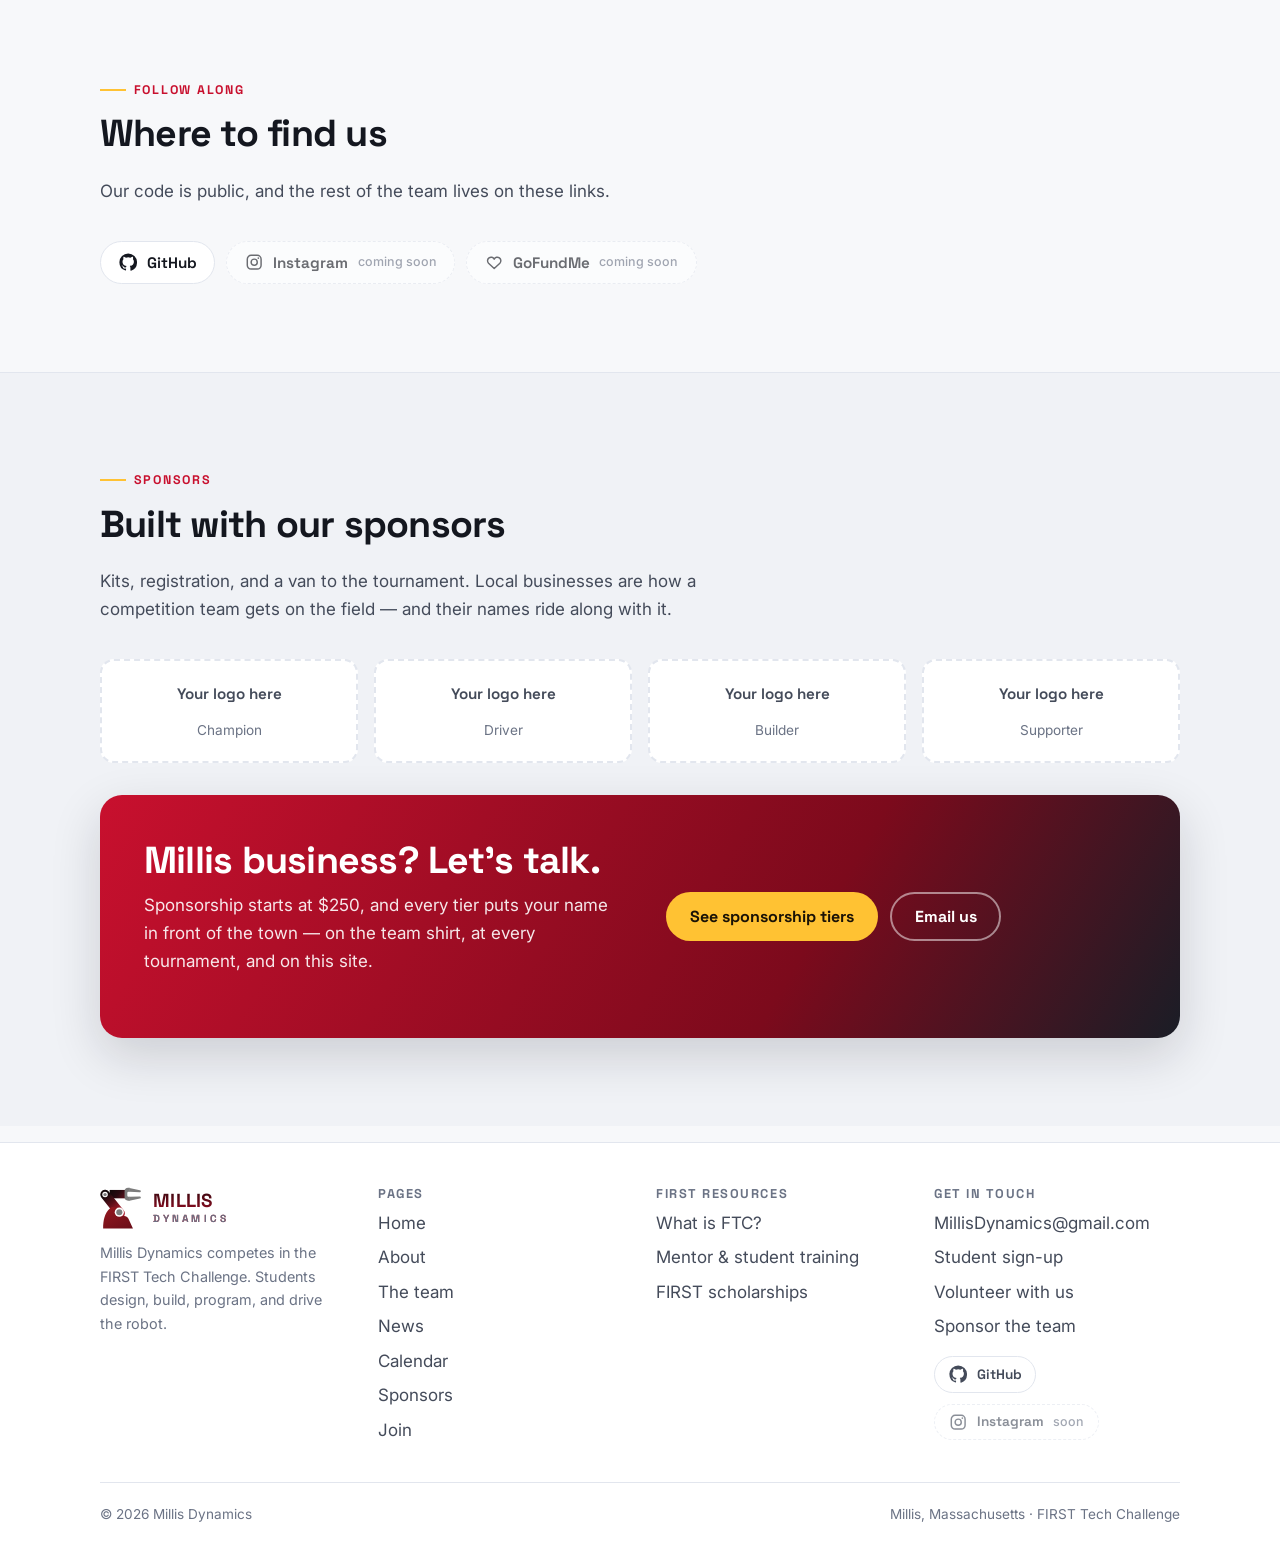
==== commit bebb7217: "Rebrand to Millis Dynamics, revert to FTC, add team and social sections Back to the FIRST Tech Chall" ====
--- a/index.html
+++ b/index.html
@@ -3,12 +3,12 @@
 <head>
 <meta charset="utf-8">
 <meta name="viewport" content="width=device-width, initial-scale=1">
-<title>Millis Robotics — VEX V5 robotics team in Millis, MA</title>
-<meta name="description" content="Millis Robotics is the VEX V5 Robotics Competition team in Millis, Massachusetts. Students design, build, program, and drive a competition robot. Join the team, volunteer, or sponsor us.">
+<title>Millis Dynamics — FIRST Tech Challenge team in Millis, MA</title>
+<meta name="description" content="Millis Dynamics is the FIRST Tech Challenge robotics team in Millis, Massachusetts. Students design, build, program, and drive a competition robot. Join the team, volunteer, or sponsor us.">
 <meta name="theme-color" content="#c8102e">
 <link rel="icon" href="assets/img/favicon.svg" type="image/svg+xml">
-<meta property="og:title" content="Millis Robotics">
-<meta property="og:description" content="Millis Robotics is the VEX V5 Robotics Competition team in Millis, Massachusetts. Students design, build, program, and drive a competition robot. Join the team, volunteer, or sponsor us.">
+<meta property="og:title" content="Millis Dynamics">
+<meta property="og:description" content="Millis Dynamics is the FIRST Tech Challenge robotics team in Millis, Massachusetts. Students design, build, program, and drive a competition robot. Join the team, volunteer, or sponsor us.">
 <meta property="og:type" content="website">
 <link rel="preconnect" href="https://fonts.googleapis.com">
 <link rel="preconnect" href="https://fonts.gstatic.com" crossorigin>
@@ -21,9 +21,8 @@
 <header class="site-header">
   <div class="wrap site-header__inner">
     <a class="brand" href="index.html">
-      <!-- PLACEHOLDER LOGO: replace assets/img/logo.svg with the real team logo -->
       <img src="assets/img/logo.svg" alt="" width="42" height="42">
-      <span class="brand__name">Millis Robotics<span class="brand__tag">VEX V5 · Millis, MA</span></span>
+      <span class="brand__name">Millis<span class="brand__tag">Dynamics</span></span>
     </a>
     <button class="nav-toggle" type="button" data-nav-toggle aria-expanded="false" aria-controls="site-nav">
       <span class="nav-toggle__bars" aria-hidden="true"><span></span></span> Menu
@@ -50,7 +49,7 @@
        the dots and timing adapt automatically.
        ====================================================================== -->
   <section class="hero">
-    <div class="banner" data-banner aria-roledescription="carousel" aria-label="Millis Robotics team photos">
+    <div class="banner" data-banner aria-roledescription="carousel" aria-label="Millis Dynamics team photos">
       <div class="banner__slides" data-banner-slides>
         <img class="banner__slide" data-banner-slide src="assets/img/banner/banner-01.svg" alt="Placeholder for a photo of the team at work." width="1600" height="900">
         <img class="banner__slide" data-banner-slide src="assets/img/banner/banner-02.svg" alt="Placeholder for a photo of a build session." width="1600" height="900">
@@ -60,11 +59,11 @@
       </div>
 
       <div class="wrap banner__body">
-        <span class="banner__kicker">VEX V5 Robotics Competition &middot; Millis, MA</span>
+        <span class="banner__kicker">FIRST Tech Challenge &middot; Millis, MA</span>
         <h1>Design it. Build it. Drive it.</h1>
         <p>
-          Millis Robotics puts students behind a competition robot &mdash; designed, machined,
-          programmed, and driven by them, against schools across Massachusetts and beyond.
+          Millis Dynamics puts students behind a competition robot &mdash; designed, machined,
+          programmed, and driven by them, against schools across Massachusetts.
         </p>
         <div class="btn-row">
           <a class="btn btn--accent" href="join.html">Join the team</a>
@@ -90,12 +89,12 @@
           <span class="stat__label">Alliance matches against other schools</span>
         </div>
         <div class="stat">
-          <span class="stat__num">15s</span>
+          <span class="stat__num">30s</span>
           <span class="stat__label">Fully autonomous to start every match</span>
         </div>
         <div class="stat">
-          <span class="stat__num">Fall&ndash;Spring</span>
-          <span class="stat__label">Tournament season, states in late winter</span>
+          <span class="stat__num">Dec&ndash;Mar</span>
+          <span class="stat__label">Qualifiers, then the state championship</span>
         </div>
         <div class="stat">
           <span class="stat__num">$0</span>
@@ -111,8 +110,8 @@
         <span class="eyebrow">What the team does</span>
         <h2>Four jobs, one robot.</h2>
         <p>
-          A VEX team is more than the people holding the controllers. Whatever you are good at &mdash;
-          or want to get good at &mdash; there is a seat for it.
+          An FTC team is more than the two people holding the controllers. Whatever you are good at
+          &mdash; or want to get good at &mdash; there is a seat for it.
         </p>
       </div>
 
@@ -124,7 +123,7 @@
             </svg>
           </div>
           <h3>Build</h3>
-          <p>Cut and assemble the structure, mount the motors, tune a drivetrain that survives a full day of matches.</p>
+          <p>Cut and assemble the structure, mount the motors, wire the control hub, and tune a drivetrain that survives a full day of matches.</p>
         </article>
         <article class="card">
           <div class="card__icon" aria-hidden="true">
@@ -133,7 +132,7 @@
             </svg>
           </div>
           <h3>Program</h3>
-          <p>Write the autonomous routine in VEXcode &mdash; blocks, Python, or C++ &mdash; and squeeze points out of fifteen seconds.</p>
+          <p>Write the robot code in Blocks or Java, and squeeze every point you can out of the thirty-second autonomous period.</p>
         </article>
         <article class="card">
           <div class="card__icon" aria-hidden="true">
@@ -142,7 +141,7 @@
             </svg>
           </div>
           <h3>Design in CAD</h3>
-          <p>Model the robot before a single part gets cut, then iterate the design when the game punishes your first idea.</p>
+          <p>Model the robot in Onshape before a single part gets cut, then iterate when the game punishes your first idea.</p>
         </article>
         <article class="card">
           <div class="card__icon" aria-hidden="true">
@@ -151,7 +150,7 @@
             </svg>
           </div>
           <h3>Document &amp; promote</h3>
-          <p>Keep the engineering notebook judges read at every event, and run the team&rsquo;s outreach and sponsorship.</p>
+          <p>Keep the engineering notebook judges read at every event &mdash; it is how teams win the Inspire Award &mdash; and run outreach and sponsorship.</p>
         </article>
       </div>
     </div>
@@ -161,33 +160,34 @@
     <div class="wrap split">
       <div>
         <span class="eyebrow">The season</span>
-        <h2>From the workshop to Worlds</h2>
+        <h2>From the workshop to the championship</h2>
         <p class="lede">
-          Every VEX team in the world plays the same game each season. Win enough, document your design
-          well enough, and the path runs all the way to the world championship.
+          Every FTC team in the world plays the same game each season, revealed at kickoff in
+          September and competed straight through the winter.
         </p>
         <ol class="timeline">
           <li>
-            <span class="timeline__when">Fall &ndash; winter</span>
-            <h3>Tournaments</h3>
+            <span class="timeline__when">Dec &ndash; Mar</span>
+            <h3>Qualifying tournaments</h3>
             <p>
-              Head-to-head qualifying matches at events across Massachusetts, plus skills challenges
-              ranked against teams worldwide.
+              Massachusetts events run all winter, and they cluster east of Worcester &mdash;
+              generally under an hour from Millis.
             </p>
           </li>
           <li>
-            <span class="timeline__when">Late winter</span>
+            <span class="timeline__when">Late March</span>
             <h3>Massachusetts State Championship</h3>
             <p>
-              The best teams in the state, and the awards that come with a strong engineering notebook.
+              The best teams in the state, and the judged awards that come with a strong
+              engineering notebook.
             </p>
           </li>
           <li>
             <span class="timeline__when">Spring</span>
-            <h3>VEX Worlds</h3>
+            <h3>FIRST Championship</h3>
             <p>
-              Teams that qualify go on to the world championship &mdash; thousands of teams from more
-              than fifty countries.
+              Teams that advance out of states go on to the world championship, against teams from
+              dozens of countries.
             </p>
           </li>
         </ol>
@@ -223,11 +223,26 @@
   <section class="section">
     <div class="wrap">
       <div class="section-head">
+        <span class="eyebrow">Follow along</span>
+        <h2>Where to find us</h2>
+        <p>Our code is public, and the rest of the team lives on these links.</p>
+      </div>
+      <div class="social-row">
+        <a class="social-btn" data-social-link="github" href="#"><svg viewBox="0 0 24 24" fill="currentColor" aria-hidden="true"><path d="M12 .5A11.5 11.5 0 0 0 .5 12a11.5 11.5 0 0 0 7.9 10.9c.6.1.8-.2.8-.6v-2c-3.2.7-3.9-1.5-3.9-1.5-.5-1.4-1.3-1.7-1.3-1.7-1-.7.1-.7.1-.7 1.1.1 1.7 1.2 1.7 1.2 1 1.7 2.7 1.2 3.4.9.1-.7.4-1.2.7-1.5-2.6-.3-5.3-1.3-5.3-5.8 0-1.3.5-2.3 1.2-3.2 0-.3-.5-1.5.1-3.1 0 0 1-.3 3.2 1.2a11 11 0 0 1 5.8 0c2.2-1.5 3.2-1.2 3.2-1.2.6 1.6.2 2.8.1 3.1.8.9 1.2 1.9 1.2 3.2 0 4.5-2.7 5.5-5.3 5.8.4.4.8 1.1.8 2.2v3.3c0 .4.2.7.8.6A11.5 11.5 0 0 0 23.5 12 11.5 11.5 0 0 0 12 .5z"/></svg> GitHub <small>coming soon</small></a>
+        <a class="social-btn" data-social-link="instagram" href="#"><svg viewBox="0 0 24 24" fill="none" stroke="currentColor" stroke-width="1.9" stroke-linecap="round" aria-hidden="true"><rect x="3" y="3" width="18" height="18" rx="5"/><circle cx="12" cy="12" r="4"/><circle cx="17.4" cy="6.6" r="1.1" fill="currentColor" stroke="none"/></svg> Instagram <small>coming soon</small></a>
+        <a class="social-btn" data-social-link="gofundme" href="#"><svg viewBox="0 0 24 24" fill="none" stroke="currentColor" stroke-width="1.9" stroke-linecap="round" stroke-linejoin="round" aria-hidden="true"><path d="M12 20.3l-7.4-7a4.6 4.6 0 1 1 7.4-5.3 4.6 4.6 0 1 1 7.4 5.3z"/></svg> GoFundMe <small>coming soon</small></a>
+      </div>
+    </div>
+  </section>
+
+  <section class="section section--tint section--edge">
+    <div class="wrap">
+      <div class="section-head">
         <span class="eyebrow">Sponsors</span>
         <h2>Built with our sponsors</h2>
         <p>
-          Aluminum, motors, entry fees, and a van to the tournament. Local businesses are how a
-          competition team gets on the field &mdash; and their names ride along with it.
+          Kits, registration, and a van to the tournament. Local businesses are how a competition
+          team gets on the field &mdash; and their names ride along with it.
         </p>
       </div>
 
@@ -264,11 +279,11 @@
       <div>
         <a class="brand" href="index.html" style="margin-bottom:.75rem">
           <img src="assets/img/logo.svg" alt="" width="34" height="34">
-          <span class="brand__name">Millis Robotics</span>
+          <span class="brand__name">Millis<span class="brand__tag">Dynamics</span></span>
         </a>
         <p class="small muted">
-          Millis Robotics competes in the VEX V5 Robotics Competition. Students design, build,
-          program, and drive the robot.
+          Millis Dynamics competes in the FIRST Tech Challenge. Students design, build, program,
+          and drive the robot.
         </p>
       </div>
       <div>
@@ -276,6 +291,7 @@
         <ul>
           <li><a href="index.html">Home</a></li>
           <li><a href="about.html">About</a></li>
+          <li><a href="about.html#team">The team</a></li>
           <li><a href="news.html">News</a></li>
           <li><a href="calendar.html">Calendar</a></li>
           <li><a href="sponsors.html">Sponsors</a></li>
@@ -283,11 +299,11 @@
         </ul>
       </div>
       <div>
-        <h4>VEX resources</h4>
+        <h4>FIRST resources</h4>
         <ul>
-          <li><a href="https://www.vexrobotics.com/v5/competition" rel="noopener">What is VEX V5?</a></li>
-          <li><a href="https://www.roboticseducation.org/" rel="noopener">REC Foundation</a></li>
-          <li><a href="https://www.robotevents.com/" rel="noopener">Find events on RobotEvents</a></li>
+          <li><a href="https://www.firstinspires.org/robotics/ftc" rel="noopener">What is FTC?</a></li>
+          <li><a href="https://training.firstinspires.org/" rel="noopener">Mentor &amp; student training</a></li>
+          <li><a href="https://scholarships.firstinspires.org/" rel="noopener">FIRST scholarships</a></li>
         </ul>
       </div>
       <div>
@@ -298,11 +314,15 @@
           <li><a href="join.html#volunteer">Volunteer with us</a></li>
           <li><a href="sponsors.html">Sponsor the team</a></li>
         </ul>
+        <div class="social-row" style="margin-top:1rem">
+          <a class="social-btn btn--sm" data-social-link="github" href="#" style="padding:.5rem .85rem;font-size:.85rem"><svg viewBox="0 0 24 24" fill="currentColor" aria-hidden="true"><path d="M12 .5A11.5 11.5 0 0 0 .5 12a11.5 11.5 0 0 0 7.9 10.9c.6.1.8-.2.8-.6v-2c-3.2.7-3.9-1.5-3.9-1.5-.5-1.4-1.3-1.7-1.3-1.7-1-.7.1-.7.1-.7 1.1.1 1.7 1.2 1.7 1.2 1 1.7 2.7 1.2 3.4.9.1-.7.4-1.2.7-1.5-2.6-.3-5.3-1.3-5.3-5.8 0-1.3.5-2.3 1.2-3.2 0-.3-.5-1.5.1-3.1 0 0 1-.3 3.2 1.2a11 11 0 0 1 5.8 0c2.2-1.5 3.2-1.2 3.2-1.2.6 1.6.2 2.8.1 3.1.8.9 1.2 1.9 1.2 3.2 0 4.5-2.7 5.5-5.3 5.8.4.4.8 1.1.8 2.2v3.3c0 .4.2.7.8.6A11.5 11.5 0 0 0 23.5 12 11.5 11.5 0 0 0 12 .5z"/></svg> GitHub <small>soon</small></a>
+          <a class="social-btn btn--sm" data-social-link="instagram" href="#" style="padding:.5rem .85rem;font-size:.85rem"><svg viewBox="0 0 24 24" fill="none" stroke="currentColor" stroke-width="1.9" stroke-linecap="round" aria-hidden="true"><rect x="3" y="3" width="18" height="18" rx="5"/><circle cx="12" cy="12" r="4"/><circle cx="17.4" cy="6.6" r="1.1" fill="currentColor" stroke="none"/></svg> Instagram <small>soon</small></a>
+        </div>
       </div>
     </div>
     <div class="site-footer__bottom">
-      <span>&copy; <span data-year>2026</span> Millis Robotics</span>
-      <span>Millis, Massachusetts &middot; VEX V5 Robotics Competition</span>
+      <span>&copy; <span data-year>2026</span> Millis Dynamics</span>
+      <span>Millis, Massachusetts &middot; FIRST Tech Challenge</span>
     </div>
   </div>
 </footer>
--- a/assets/css/styles.css
+++ b/assets/css/styles.css
@@ -290,18 +290,34 @@
 .brand__name {
   font-family: var(--font-display);
   font-weight: 700;
-  font-size: 1.08rem;
-  letter-spacing: -0.015em;
-  line-height: 1.1;
+  font-size: 1.18rem;
+  letter-spacing: 0.01em;
+  line-height: 1;
+  text-transform: uppercase;
+  color: var(--ink);
+}
+@supports ((-webkit-background-clip: text) or (background-clip: text)) {
+  /* background-image, not the `background` shorthand — the shorthand would
+     reset background-clip and paint the gradient as a solid block. */
+  .brand__name {
+    background-image: linear-gradient(180deg, #3d0810 0%, var(--brand) 100%);
+    -webkit-background-clip: text;
+    background-clip: text;
+    color: transparent;
+  }
+  @media (prefers-color-scheme: dark) {
+    .brand__name { background-image: linear-gradient(180deg, #ffa8b3 0%, #e63950 100%); }
+  }
 }
 .brand__tag {
   display: block;
-  font-family: var(--font-body);
-  font-size: 0.72rem;
-  font-weight: 500;
-  letter-spacing: 0.06em;
+  font-family: var(--font-display);
+  font-size: 0.64rem;
+  font-weight: 600;
+  letter-spacing: 0.3em;
   text-transform: uppercase;
   color: var(--ink-3);
+  margin-top: 3px;
 }
 
 .nav-toggle {
@@ -1047,3 +1063,121 @@
 .tabs__tab:hover { color: var(--ink); background: var(--surface-2); }
 .tabs__tab[aria-selected="true"] { background: var(--brand); color: #fff; }
 .tabs__tab[aria-selected="true"]:hover { background: var(--brand-dark); color: #fff; }
+
+/* --------------------------------------------------------------------------
+   14. Team members
+   -------------------------------------------------------------------------- */
+
+.member-grid {
+  display: grid;
+  gap: 1.25rem;
+  grid-template-columns: repeat(auto-fit, minmax(min(100%, 13rem), 1fr));
+}
+
+.member {
+  display: flex;
+  flex-direction: column;
+  align-items: flex-start;
+  gap: 0.15rem;
+  background: var(--surface);
+  border: 1px solid var(--line);
+  border-radius: var(--radius-lg);
+  padding: 1.35rem;
+  box-shadow: var(--shadow);
+}
+.member__avatar {
+  width: 3.25rem;
+  height: 3.25rem;
+  display: grid;
+  place-items: center;
+  border-radius: 999px;
+  margin-bottom: 0.8rem;
+  background: color-mix(in srgb, var(--brand) 12%, transparent);
+  color: var(--brand);
+  font-family: var(--font-display);
+  font-weight: 700;
+  font-size: 1.1rem;
+  letter-spacing: 0.02em;
+  overflow: hidden;
+}
+.member__avatar img { width: 100%; height: 100%; object-fit: cover; }
+@media (prefers-color-scheme: dark) {
+  .member__avatar { background: color-mix(in srgb, var(--accent) 16%, transparent); color: var(--accent); }
+}
+.member__name { font-family: var(--font-display); font-weight: 700; font-size: 1.05rem; }
+.member__role { font-size: 0.88rem; color: var(--ink-3); }
+.member__links {
+  display: flex;
+  flex-wrap: wrap;
+  gap: 0.4rem;
+  margin-top: 0.85rem;
+}
+.member__links a {
+  font-size: 0.82rem;
+  font-weight: 600;
+  text-decoration: none;
+  padding: 0.28rem 0.6rem;
+  border: 1px solid var(--line);
+  border-radius: 999px;
+  color: var(--ink-2);
+}
+.member__links a:hover { border-color: var(--brand); color: var(--brand); }
+
+.member--open {
+  border-style: dashed;
+  box-shadow: none;
+  background: transparent;
+}
+.member--open .member__avatar { background: var(--surface-2); color: var(--ink-3); }
+
+/* --------------------------------------------------------------------------
+   15. Social + support buttons
+   -------------------------------------------------------------------------- */
+
+.social-row {
+  display: flex;
+  flex-wrap: wrap;
+  gap: 0.7rem;
+}
+
+.social-btn {
+  display: inline-flex;
+  align-items: center;
+  gap: 0.6rem;
+  font-family: var(--font-display);
+  font-weight: 650;
+  font-size: 0.95rem;
+  line-height: 1;
+  padding: 0.72rem 1.1rem;
+  border-radius: 999px;
+  border: 1px solid var(--line);
+  background: var(--surface);
+  color: var(--ink);
+  text-decoration: none;
+  transition: border-color 0.15s ease, color 0.15s ease, transform 0.12s ease;
+}
+.social-btn:hover { border-color: var(--brand); color: var(--brand); transform: translateY(-1px); }
+.social-btn svg { width: 1.15rem; height: 1.15rem; flex: none; }
+.social-btn small {
+  display: none;
+  font-family: var(--font-body);
+  font-weight: 500;
+  font-size: 0.78rem;
+  color: var(--ink-3);
+}
+.social-btn.is-pending {
+  opacity: 0.62;
+  cursor: default;
+  border-style: dashed;
+}
+.social-btn.is-pending:hover { border-color: var(--line); color: var(--ink); transform: none; }
+.social-btn.is-pending small { display: inline; }
+
+/* On the dark callout band */
+.band .social-btn {
+  background: rgba(255, 255, 255, 0.1);
+  border-color: rgba(255, 255, 255, 0.35);
+  color: #fff;
+}
+.band .social-btn:hover { border-color: #fff; color: #fff; background: rgba(255, 255, 255, 0.18); }
+.band .social-btn small { color: rgba(255, 255, 255, 0.75); }
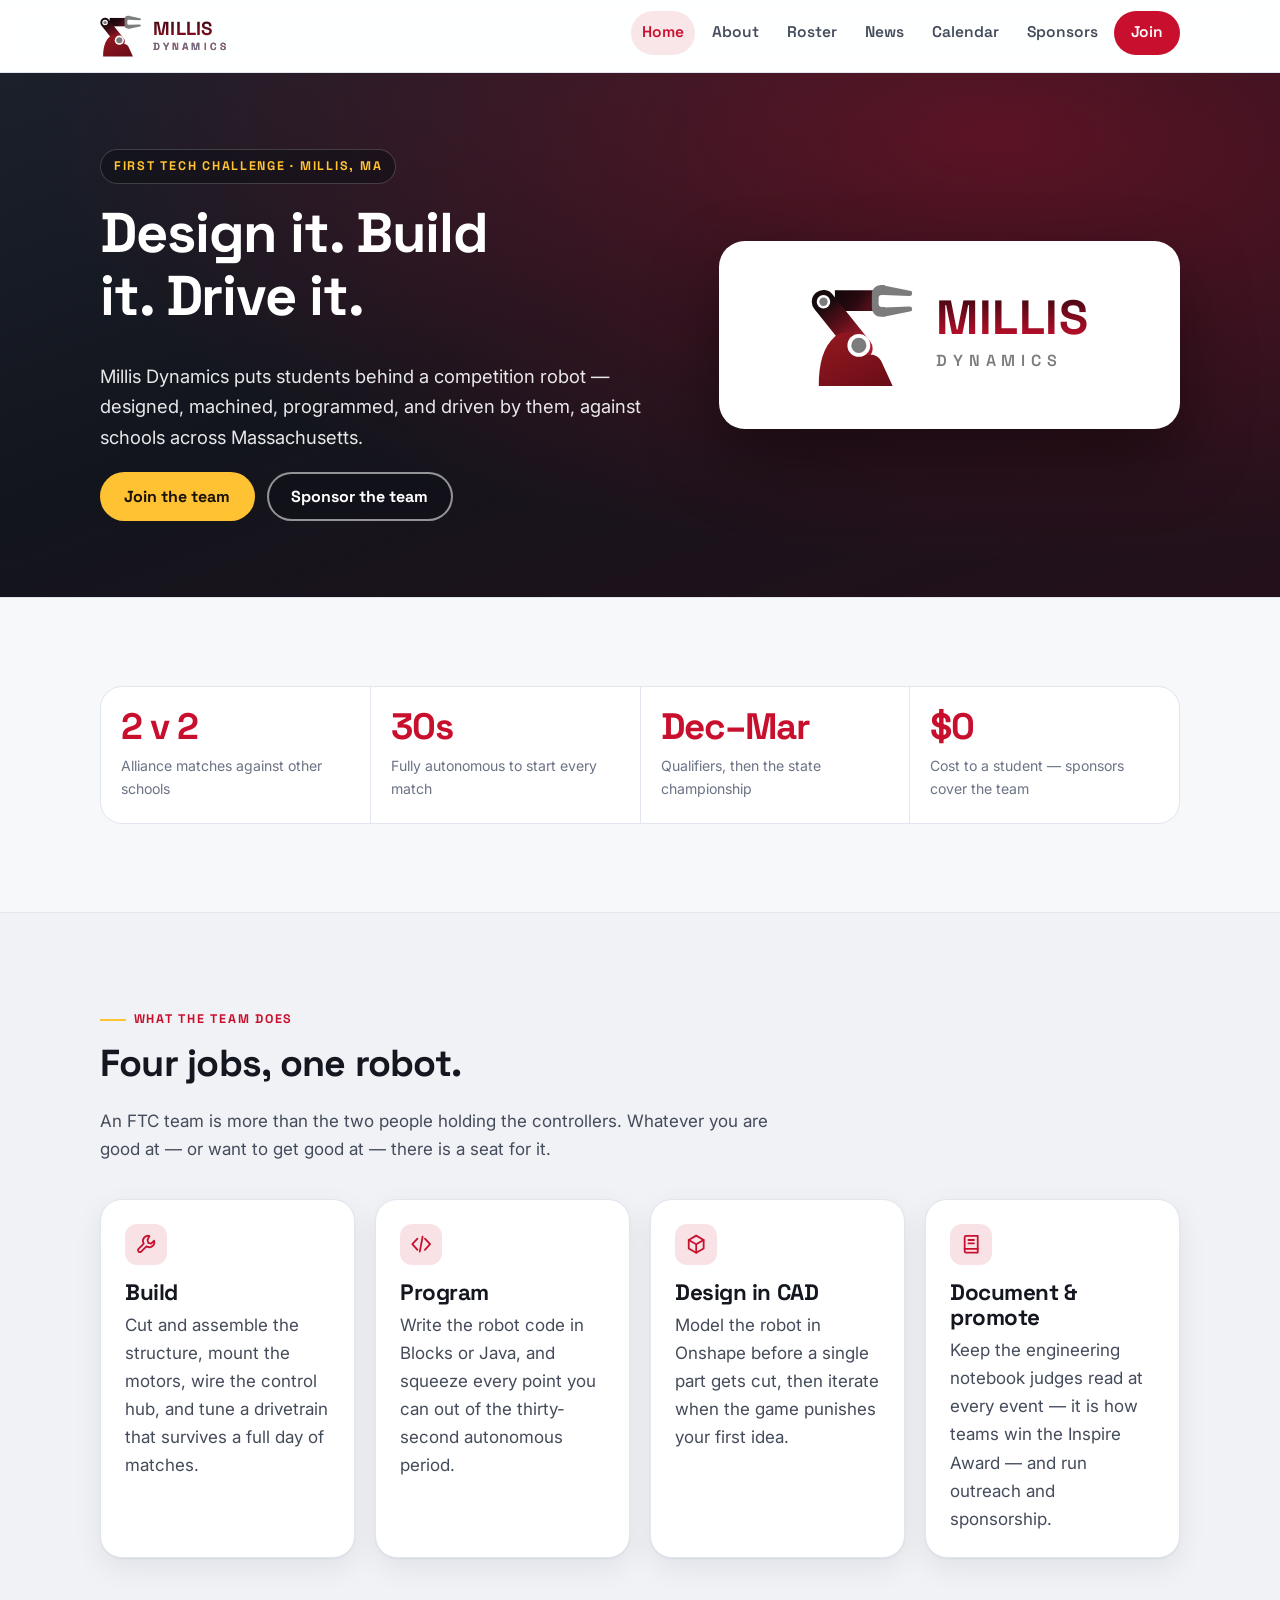
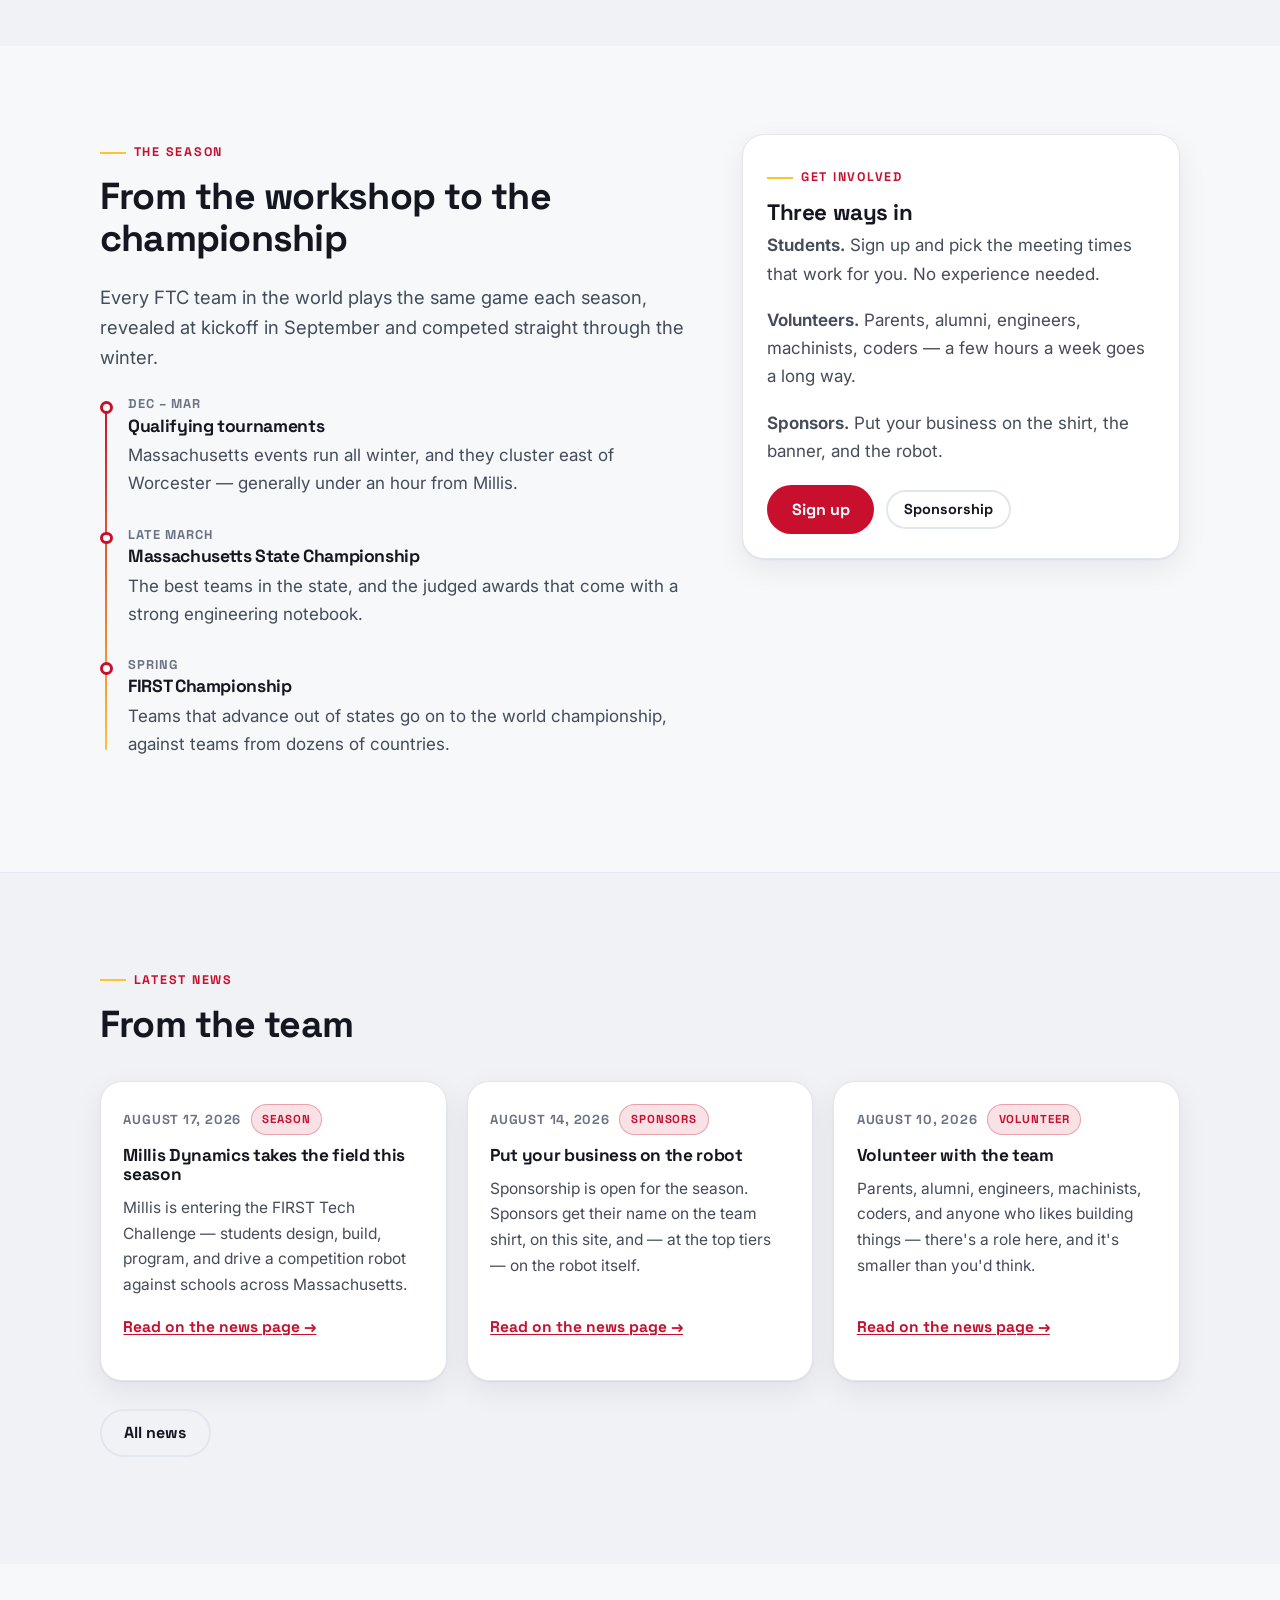
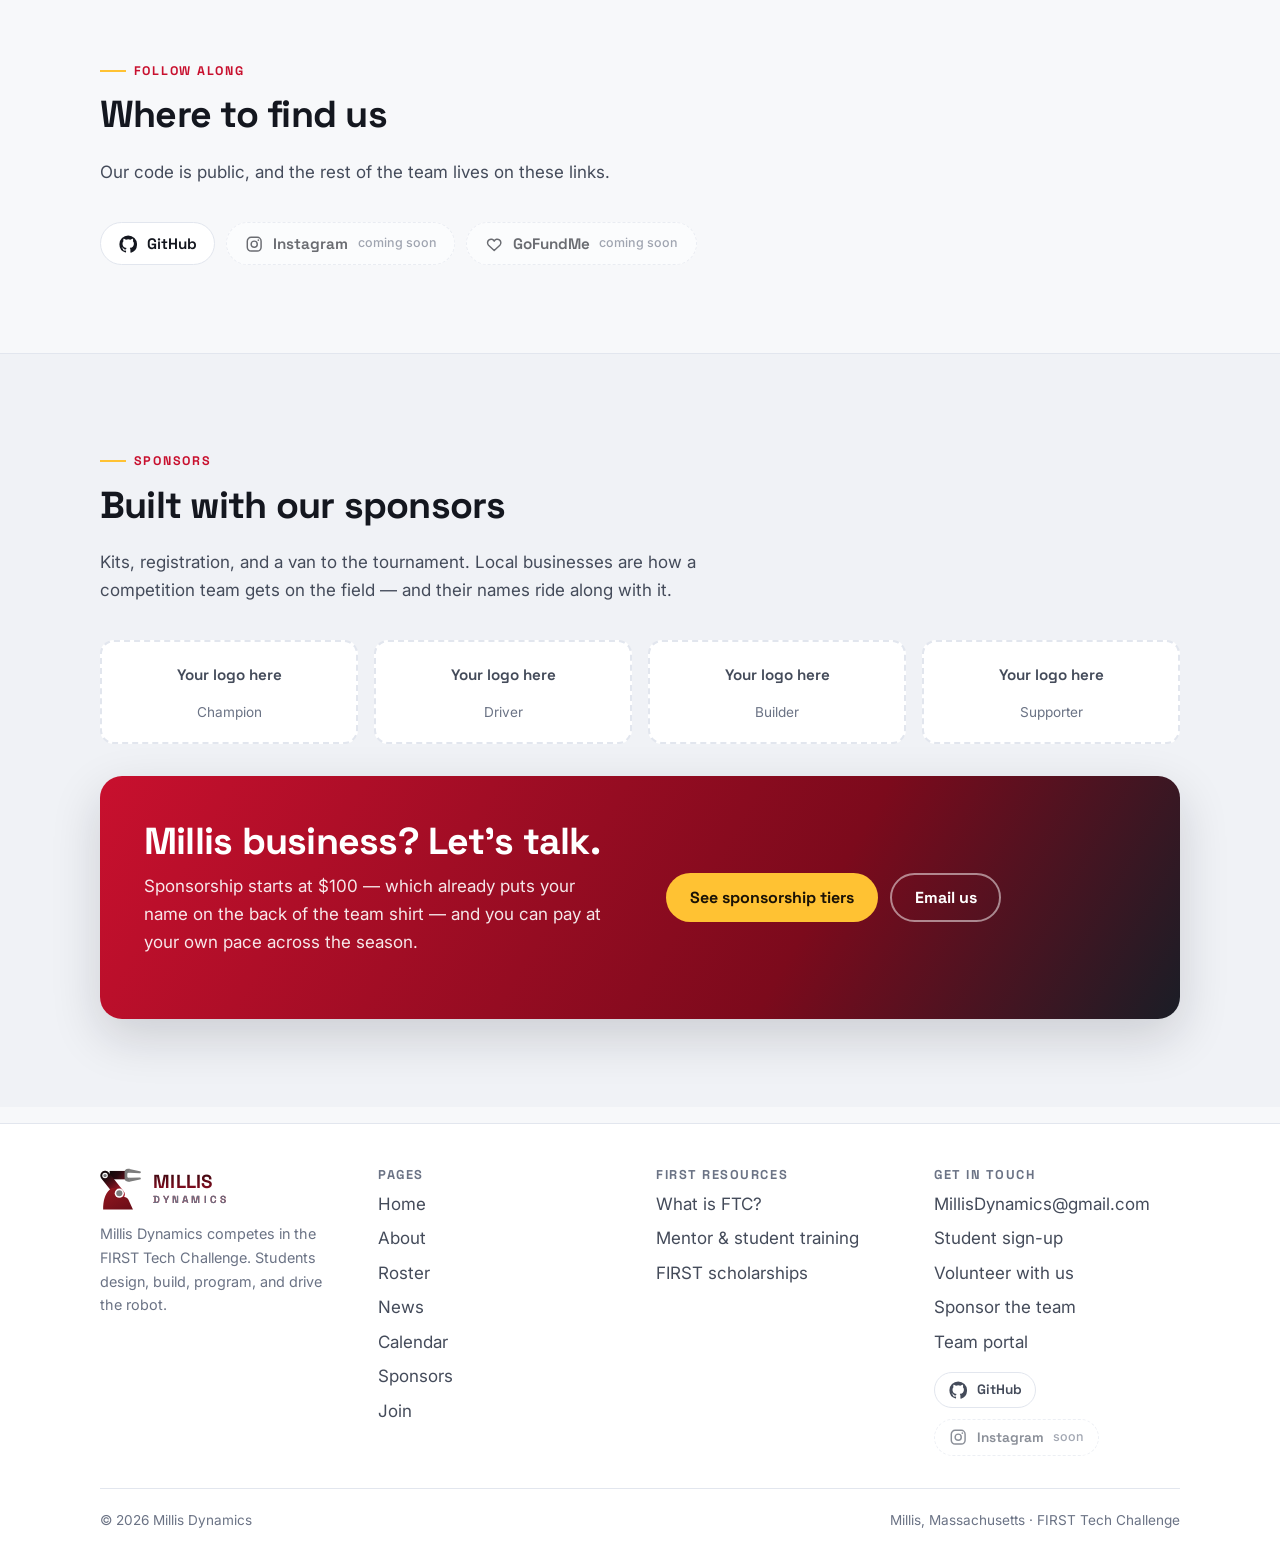
==== commit 5f9a1daf: "Add roster page and team portal, use the logo as the hero, revise sponsorship Home hero: - Replaced " ====
--- a/index.html
+++ b/index.html
@@ -31,6 +31,7 @@
       <ul>
         <li><a href="index.html" aria-current="page">Home</a></li>
         <li><a href="about.html">About</a></li>
+        <li><a href="roster.html">Roster</a></li>
         <li><a href="news.html">News</a></li>
         <li><a href="calendar.html">Calendar</a></li>
         <li><a href="sponsors.html">Sponsors</a></li>
@@ -43,22 +44,13 @@
 <main id="main">
 
   <!-- ======================================================================
-       HERO — the banner shuffles its photo order on every page load and then
-       rotates. To swap in real photos: drop them in assets/img/banner/ and
-       update the <img src> + alt text below. Add or remove <img> tags freely;
-       the dots and timing adapt automatically.
+       HERO — the team's own artwork stands in for a photo while we have no
+       team pictures yet. The shuffling photo banner is still supported: see
+       README section 3 to bring it back once there are real photos.
        ====================================================================== -->
-  <section class="hero">
-    <div class="banner" data-banner aria-roledescription="carousel" aria-label="Millis Dynamics team photos">
-      <div class="banner__slides" data-banner-slides>
-        <img class="banner__slide" data-banner-slide src="assets/img/banner/banner-01.svg" alt="Placeholder for a photo of the team at work." width="1600" height="900">
-        <img class="banner__slide" data-banner-slide src="assets/img/banner/banner-02.svg" alt="Placeholder for a photo of a build session." width="1600" height="900">
-        <img class="banner__slide" data-banner-slide src="assets/img/banner/banner-03.svg" alt="Placeholder for a photo of competition day." width="1600" height="900">
-        <img class="banner__slide" data-banner-slide src="assets/img/banner/banner-04.svg" alt="Placeholder for a photo of a community event." width="1600" height="900">
-        <img class="banner__slide" data-banner-slide src="assets/img/banner/banner-05.svg" alt="Placeholder for a team group photo." width="1600" height="900">
-      </div>
-
-      <div class="wrap banner__body">
+  <section class="hero hero--brand">
+    <div class="wrap hero__inner">
+      <div class="hero__copy">
         <span class="banner__kicker">FIRST Tech Challenge &middot; Millis, MA</span>
         <h1>Design it. Build it. Drive it.</h1>
         <p>
@@ -71,11 +63,13 @@
         </div>
       </div>
 
-      <div class="banner__ui">
-        <div class="banner__dots" data-banner-dots role="group" aria-label="Choose a photo"></div>
-        <div class="banner__arrows">
-          <button class="banner__arrow" type="button" data-banner-prev aria-label="Previous photo">&lsaquo;</button>
-          <button class="banner__arrow" type="button" data-banner-next aria-label="Next photo">&rsaquo;</button>
+      <div class="hero__plate">
+        <div class="lockup">
+          <img src="assets/img/logo.svg" alt="Millis Dynamics" width="200" height="200">
+          <span>
+            <span class="lockup__word">Millis</span>
+            <span class="lockup__sub">Dynamics</span>
+          </span>
         </div>
       </div>
     </div>
@@ -259,8 +253,8 @@
           <div>
             <h2 class="mb-0">Millis business? Let&rsquo;s talk.</h2>
             <p style="margin-top:.6rem">
-              Sponsorship starts at $250, and every tier puts your name in front of the town &mdash;
-              on the team shirt, at every tournament, and on this site.
+              Sponsorship starts at $100 &mdash; which already puts your name on the back of the
+              team shirt &mdash; and you can pay at your own pace across the season.
             </p>
           </div>
           <div class="btn-row">
@@ -291,7 +285,7 @@
         <ul>
           <li><a href="index.html">Home</a></li>
           <li><a href="about.html">About</a></li>
-          <li><a href="about.html#team">The team</a></li>
+          <li><a href="roster.html">Roster</a></li>
           <li><a href="news.html">News</a></li>
           <li><a href="calendar.html">Calendar</a></li>
           <li><a href="sponsors.html">Sponsors</a></li>
@@ -313,6 +307,7 @@
           <li><a href="join.html">Student sign-up</a></li>
           <li><a href="join.html#volunteer">Volunteer with us</a></li>
           <li><a href="sponsors.html">Sponsor the team</a></li>
+          <li><a href="portal.html">Team portal</a></li>
         </ul>
         <div class="social-row" style="margin-top:1rem">
           <a class="social-btn btn--sm" data-social-link="github" href="#" style="padding:.5rem .85rem;font-size:.85rem"><svg viewBox="0 0 24 24" fill="currentColor" aria-hidden="true"><path d="M12 .5A11.5 11.5 0 0 0 .5 12a11.5 11.5 0 0 0 7.9 10.9c.6.1.8-.2.8-.6v-2c-3.2.7-3.9-1.5-3.9-1.5-.5-1.4-1.3-1.7-1.3-1.7-1-.7.1-.7.1-.7 1.1.1 1.7 1.2 1.7 1.2 1 1.7 2.7 1.2 3.4.9.1-.7.4-1.2.7-1.5-2.6-.3-5.3-1.3-5.3-5.8 0-1.3.5-2.3 1.2-3.2 0-.3-.5-1.5.1-3.1 0 0 1-.3 3.2 1.2a11 11 0 0 1 5.8 0c2.2-1.5 3.2-1.2 3.2-1.2.6 1.6.2 2.8.1 3.1.8.9 1.2 1.9 1.2 3.2 0 4.5-2.7 5.5-5.3 5.8.4.4.8 1.1.8 2.2v3.3c0 .4.2.7.8.6A11.5 11.5 0 0 0 23.5 12 11.5 11.5 0 0 0 12 .5z"/></svg> GitHub <small>soon</small></a>
--- a/assets/css/styles.css
+++ b/assets/css/styles.css
@@ -379,7 +379,7 @@
 }
 .site-nav .nav-cta a:hover { background: var(--brand-dark); color: #fff; }
 
-@media (max-width: 62rem) {
+@media (max-width: 68rem) {
   .site-nav {
     display: none;
     position: absolute;
@@ -395,7 +395,7 @@
   .site-nav a { padding: 0.8rem 0.9rem; border-radius: var(--radius); }
   .site-nav .nav-cta a { margin-top: 0.4rem; text-align: center; }
 }
-@media (min-width: 62.0625rem) {
+@media (min-width: 68.0625rem) {
   .nav-toggle { display: none; }
 }
 
@@ -1181,3 +1181,164 @@
 }
 .band .social-btn:hover { border-color: #fff; color: #fff; background: rgba(255, 255, 255, 0.18); }
 .band .social-btn small { color: rgba(255, 255, 255, 0.75); }
+
+/* --------------------------------------------------------------------------
+   16. Brand hero (used while we have no team photos)
+   -------------------------------------------------------------------------- */
+
+.hero--brand {
+  background:
+    radial-gradient(120% 130% at 78% 12%, rgba(200, 16, 46, 0.4), transparent 62%),
+    linear-gradient(160deg, #1b202b 0%, #12151d 45%, #24101a 100%);
+  color: #fff;
+  border-bottom: 1px solid var(--line);
+}
+
+.hero__inner {
+  display: grid;
+  gap: clamp(2rem, 5vw, 3.5rem);
+  align-items: center;
+  padding-block: clamp(2.75rem, 7vw, 4.75rem);
+}
+@media (min-width: 60rem) {
+  .hero__inner { grid-template-columns: 1.1fr 0.9fr; }
+}
+
+.hero__copy h1 { color: #fff; text-wrap: balance; }
+.hero__copy p {
+  color: rgba(255, 255, 255, 0.9);
+  font-size: 1.15rem;
+  max-width: 40rem;
+}
+.hero__copy .btn--ghost {
+  color: #fff;
+  border-color: rgba(255, 255, 255, 0.55);
+  background: rgba(10, 12, 18, 0.28);
+}
+.hero__copy .btn--ghost:hover { border-color: #fff; background: rgba(255, 255, 255, 0.16); color: #fff; }
+
+/* The white plate stands in for a photo: it presents the team's own artwork. */
+.hero__plate {
+  background: #fff;
+  border-radius: 26px;
+  padding: clamp(1.6rem, 4vw, 2.6rem) clamp(1.4rem, 4vw, 2.4rem);
+  box-shadow: 0 30px 70px rgba(0, 0, 0, 0.42);
+  display: grid;
+  place-items: center;
+}
+
+.lockup {
+  display: flex;
+  align-items: center;
+  gap: clamp(0.8rem, 2.5vw, 1.35rem);
+}
+.lockup img { width: clamp(4rem, 11vw, 6.5rem); height: auto; }
+.lockup__word {
+  display: block;
+  font-family: var(--font-display);
+  font-weight: 700;
+  font-size: clamp(1.9rem, 5.2vw, 3rem);
+  line-height: 0.95;
+  letter-spacing: 0.01em;
+  text-transform: uppercase;
+  color: #7d1220;
+}
+@supports ((-webkit-background-clip: text) or (background-clip: text)) {
+  .lockup__word {
+    background-image: linear-gradient(180deg, #3d0810 0%, #c8102e 100%);
+    -webkit-background-clip: text;
+    background-clip: text;
+    color: transparent;
+  }
+}
+.lockup__sub {
+  display: block;
+  font-family: var(--font-display);
+  font-weight: 600;
+  font-size: clamp(0.7rem, 1.7vw, 1rem);
+  letter-spacing: 0.36em;
+  text-transform: uppercase;
+  color: #7c7c7c;
+  margin-top: 0.45rem;
+}
+
+/* --------------------------------------------------------------------------
+   17. Internal portal
+   -------------------------------------------------------------------------- */
+
+.portal-grid {
+  display: grid;
+  gap: 1.25rem;
+  grid-template-columns: repeat(auto-fit, minmax(min(100%, 17rem), 1fr));
+}
+
+.portal-card {
+  display: flex;
+  flex-direction: column;
+  gap: 0.35rem;
+  background: var(--surface);
+  border: 1px solid var(--line);
+  border-radius: var(--radius-lg);
+  padding: 1.5rem;
+  box-shadow: var(--shadow);
+  text-decoration: none;
+  color: inherit;
+  transition: transform 0.14s ease, box-shadow 0.14s ease, border-color 0.14s ease;
+}
+.portal-card:hover {
+  transform: translateY(-3px);
+  box-shadow: var(--shadow-lg);
+  border-color: color-mix(in srgb, var(--brand) 40%, var(--line));
+  color: inherit;
+}
+.portal-card__icon {
+  width: 2.6rem;
+  height: 2.6rem;
+  display: grid;
+  place-items: center;
+  border-radius: 12px;
+  background: color-mix(in srgb, var(--brand) 12%, transparent);
+  color: var(--brand);
+  margin-bottom: 0.7rem;
+}
+.portal-card__icon svg { width: 1.35rem; height: 1.35rem; }
+@media (prefers-color-scheme: dark) {
+  .portal-card__icon { background: color-mix(in srgb, var(--accent) 16%, transparent); color: var(--accent); }
+}
+.portal-card__name { font-family: var(--font-display); font-weight: 700; font-size: 1.1rem; }
+.portal-card__desc { font-size: 0.93rem; color: var(--ink-2); }
+.portal-card__go {
+  margin-top: auto;
+  padding-top: 0.9rem;
+  font-family: var(--font-display);
+  font-weight: 700;
+  font-size: 0.88rem;
+  color: var(--brand);
+}
+@media (prefers-color-scheme: dark) {
+  .portal-card__go { color: var(--accent); }
+}
+.portal-card.is-pending {
+  border-style: dashed;
+  box-shadow: none;
+  cursor: default;
+  opacity: 0.75;
+}
+.portal-card.is-pending:hover { transform: none; box-shadow: none; border-color: var(--line); }
+.portal-card.is-pending .portal-card__go { color: var(--ink-3); }
+.portal-card.is-pending .portal-card__go::after { content: " — not set up yet"; font-weight: 500; }
+
+.notice {
+  display: flex;
+  gap: 0.9rem;
+  align-items: flex-start;
+  background: color-mix(in srgb, var(--accent) 14%, var(--surface));
+  border: 1px solid color-mix(in srgb, var(--accent) 45%, transparent);
+  border-radius: var(--radius-lg);
+  padding: 1.1rem 1.35rem;
+}
+.notice svg { width: 1.3rem; height: 1.3rem; flex: none; margin-top: 0.15rem; color: #96660a; }
+.notice p { margin: 0; font-size: 0.94rem; color: var(--ink-2); }
+@media (prefers-color-scheme: dark) {
+  .notice svg { color: var(--accent); }
+}
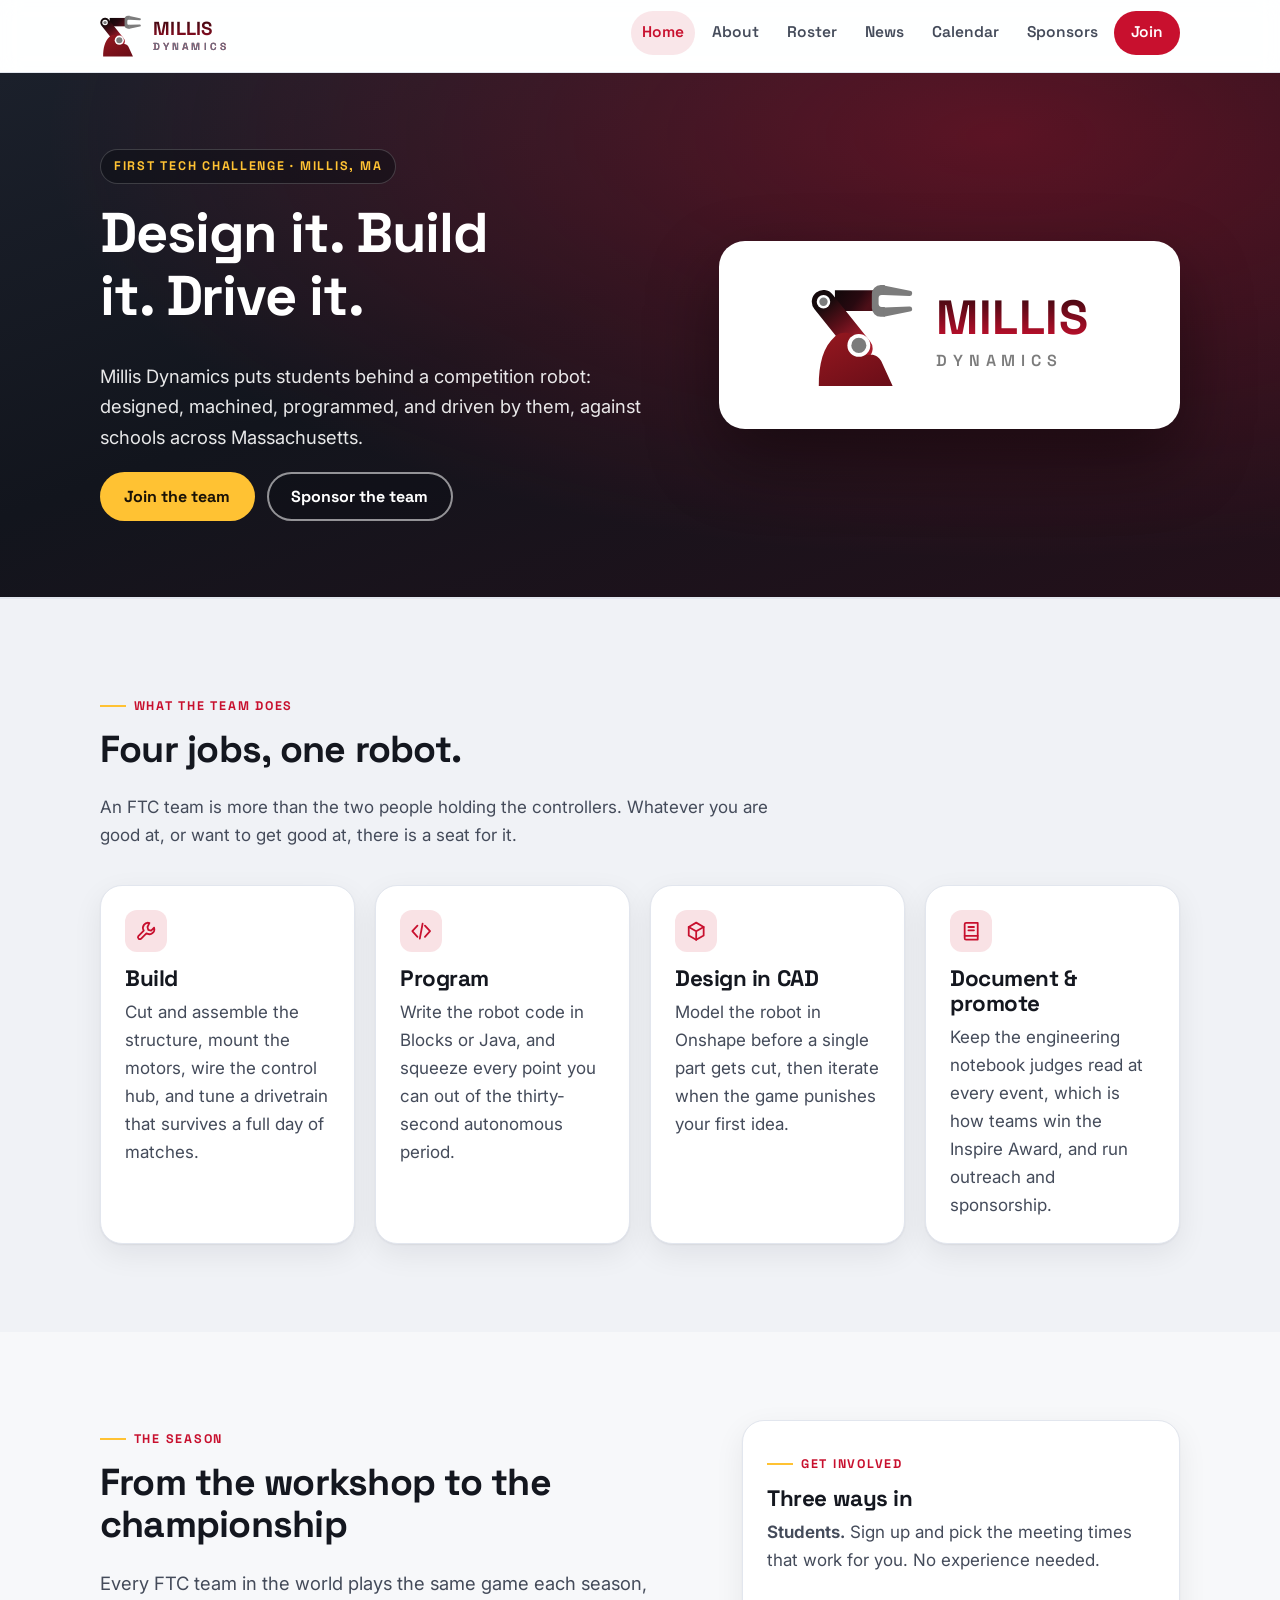
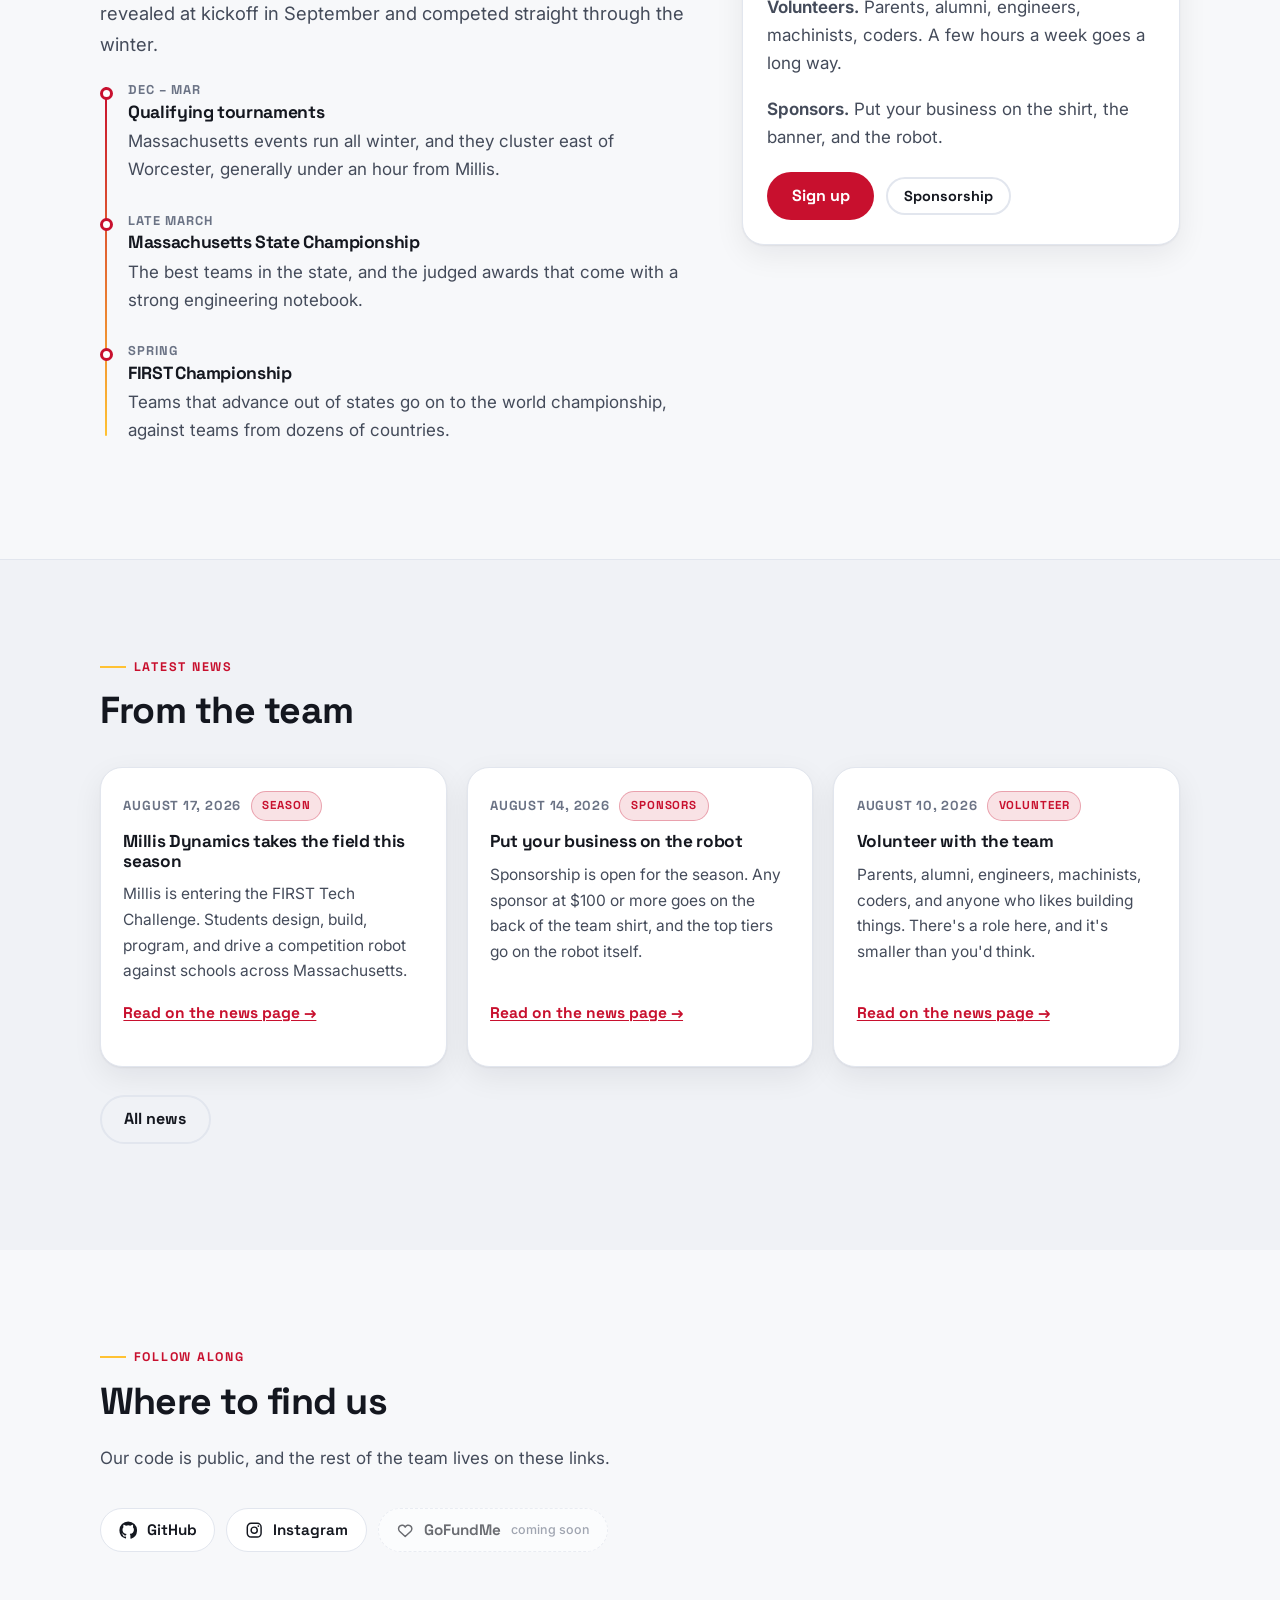
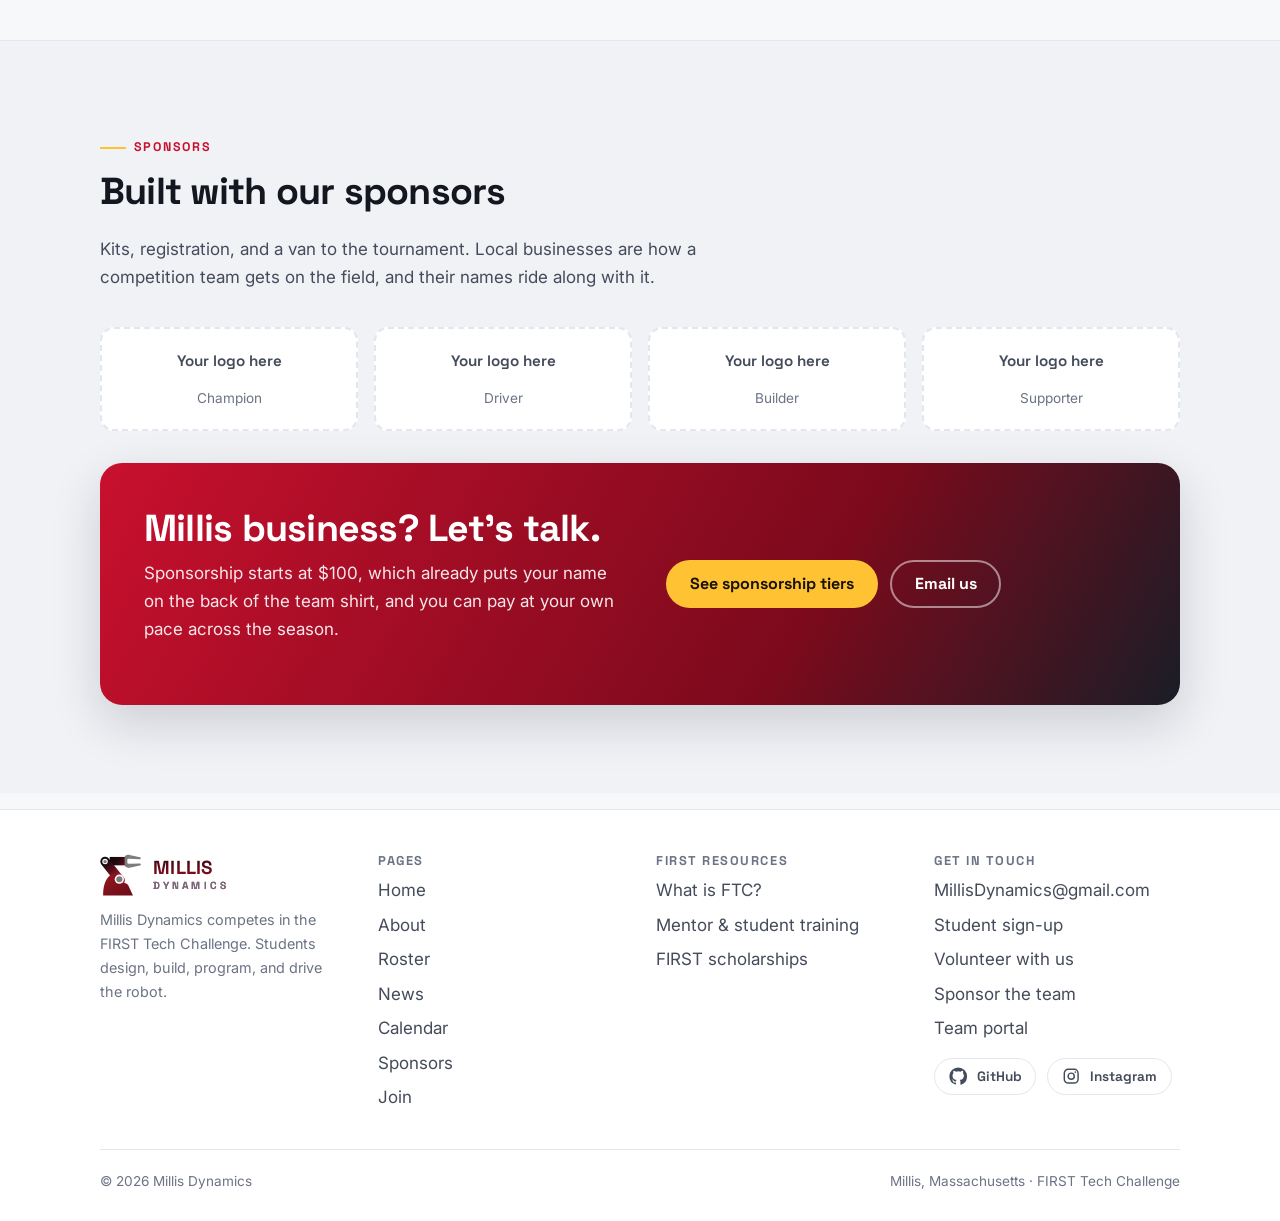
==== commit bb90c6ec: "Real social links, drop the stats row, remove em dashes, soften cost claim - GitHub now points at th" ====
--- a/index.html
+++ b/index.html
@@ -3,7 +3,7 @@
 <head>
 <meta charset="utf-8">
 <meta name="viewport" content="width=device-width, initial-scale=1">
-<title>Millis Dynamics — FIRST Tech Challenge team in Millis, MA</title>
+<title>Millis Dynamics | FIRST Tech Challenge team in Millis, MA</title>
 <meta name="description" content="Millis Dynamics is the FIRST Tech Challenge robotics team in Millis, Massachusetts. Students design, build, program, and drive a competition robot. Join the team, volunteer, or sponsor us.">
 <meta name="theme-color" content="#c8102e">
 <link rel="icon" href="assets/img/favicon.svg" type="image/svg+xml">
@@ -44,7 +44,7 @@
 <main id="main">
 
   <!-- ======================================================================
-       HERO — the team's own artwork stands in for a photo while we have no
+       HERO: the team's own artwork stands in for a photo while we have no
        team pictures yet. The shuffling photo banner is still supported: see
        README section 3 to bring it back once there are real photos.
        ====================================================================== -->
@@ -54,7 +54,7 @@
         <span class="banner__kicker">FIRST Tech Challenge &middot; Millis, MA</span>
         <h1>Design it. Build it. Drive it.</h1>
         <p>
-          Millis Dynamics puts students behind a competition robot &mdash; designed, machined,
+          Millis Dynamics puts students behind a competition robot: designed, machined,
           programmed, and driven by them, against schools across Massachusetts.
         </p>
         <div class="btn-row">
@@ -75,37 +75,14 @@
     </div>
   </section>
 
-  <section class="section">
-    <div class="wrap">
-      <div class="stat-row">
-        <div class="stat">
-          <span class="stat__num">2 v 2</span>
-          <span class="stat__label">Alliance matches against other schools</span>
-        </div>
-        <div class="stat">
-          <span class="stat__num">30s</span>
-          <span class="stat__label">Fully autonomous to start every match</span>
-        </div>
-        <div class="stat">
-          <span class="stat__num">Dec&ndash;Mar</span>
-          <span class="stat__label">Qualifiers, then the state championship</span>
-        </div>
-        <div class="stat">
-          <span class="stat__num">$0</span>
-          <span class="stat__label">Cost to a student &mdash; sponsors cover the team</span>
-        </div>
-      </div>
-    </div>
-  </section>
-
   <section class="section section--tint section--edge">
     <div class="wrap">
       <div class="section-head">
         <span class="eyebrow">What the team does</span>
         <h2>Four jobs, one robot.</h2>
         <p>
-          An FTC team is more than the two people holding the controllers. Whatever you are good at
-          &mdash; or want to get good at &mdash; there is a seat for it.
+          An FTC team is more than the two people holding the controllers. Whatever you are good at,
+          or want to get good at, there is a seat for it.
         </p>
       </div>
 
@@ -144,7 +121,7 @@
             </svg>
           </div>
           <h3>Document &amp; promote</h3>
-          <p>Keep the engineering notebook judges read at every event &mdash; it is how teams win the Inspire Award &mdash; and run outreach and sponsorship.</p>
+          <p>Keep the engineering notebook judges read at every event, which is how teams win the Inspire Award, and run outreach and sponsorship.</p>
         </article>
       </div>
     </div>
@@ -164,7 +141,7 @@
             <span class="timeline__when">Dec &ndash; Mar</span>
             <h3>Qualifying tournaments</h3>
             <p>
-              Massachusetts events run all winter, and they cluster east of Worcester &mdash;
+              Massachusetts events run all winter, and they cluster east of Worcester,
               generally under an hour from Millis.
             </p>
           </li>
@@ -191,7 +168,7 @@
         <span class="eyebrow">Get involved</span>
         <h3>Three ways in</h3>
         <p><strong>Students.</strong> Sign up and pick the meeting times that work for you. No experience needed.</p>
-        <p><strong>Volunteers.</strong> Parents, alumni, engineers, machinists, coders &mdash; a few hours a week goes a long way.</p>
+        <p><strong>Volunteers.</strong> Parents, alumni, engineers, machinists, coders. A few hours a week goes a long way.</p>
         <p><strong>Sponsors.</strong> Put your business on the shirt, the banner, and the robot.</p>
         <div class="btn-row" style="margin-top:1.25rem">
           <a class="btn" href="join.html">Sign up</a>
@@ -236,7 +213,7 @@
         <h2>Built with our sponsors</h2>
         <p>
           Kits, registration, and a van to the tournament. Local businesses are how a competition
-          team gets on the field &mdash; and their names ride along with it.
+          team gets on the field, and their names ride along with it.
         </p>
       </div>
 
@@ -253,8 +230,8 @@
           <div>
             <h2 class="mb-0">Millis business? Let&rsquo;s talk.</h2>
             <p style="margin-top:.6rem">
-              Sponsorship starts at $100 &mdash; which already puts your name on the back of the
-              team shirt &mdash; and you can pay at your own pace across the season.
+              Sponsorship starts at $100, which already puts your name on the back of the
+              team shirt, and you can pay at your own pace across the season.
             </p>
           </div>
           <div class="btn-row">
--- a/assets/css/styles.css
+++ b/assets/css/styles.css
@@ -1,5 +1,5 @@
 /* ==========================================================================
-   Millis Robotics — site styles
+   Millis Dynamics site styles
    Single stylesheet, no build step. Edit the tokens below to re-skin the site.
    ========================================================================== */
 
@@ -8,7 +8,7 @@
    -------------------------------------------------------------------------- */
 
 :root {
-  /* Brand — swap these three to change the whole site's colour identity */
+  /* Brand: swap these three to change the whole site's colour identity */
   --brand: #c8102e;          /* Millis red */
   --brand-dark: #9c0c23;
   --accent: #ffc233;         /* gold / hive accent */
@@ -297,7 +297,7 @@
   color: var(--ink);
 }
 @supports ((-webkit-background-clip: text) or (background-clip: text)) {
-  /* background-image, not the `background` shorthand — the shorthand would
+  /* background-image, not the `background` shorthand; the shorthand would
      reset background-clip and paint the gradient as a solid block. */
   .brand__name {
     background-image: linear-gradient(180deg, #3d0810 0%, var(--brand) 100%);
@@ -1326,7 +1326,7 @@
 }
 .portal-card.is-pending:hover { transform: none; box-shadow: none; border-color: var(--line); }
 .portal-card.is-pending .portal-card__go { color: var(--ink-3); }
-.portal-card.is-pending .portal-card__go::after { content: " — not set up yet"; font-weight: 500; }
+.portal-card.is-pending .portal-card__go::after { content: " (not set up yet)"; font-weight: 500; }
 
 .notice {
   display: flex;
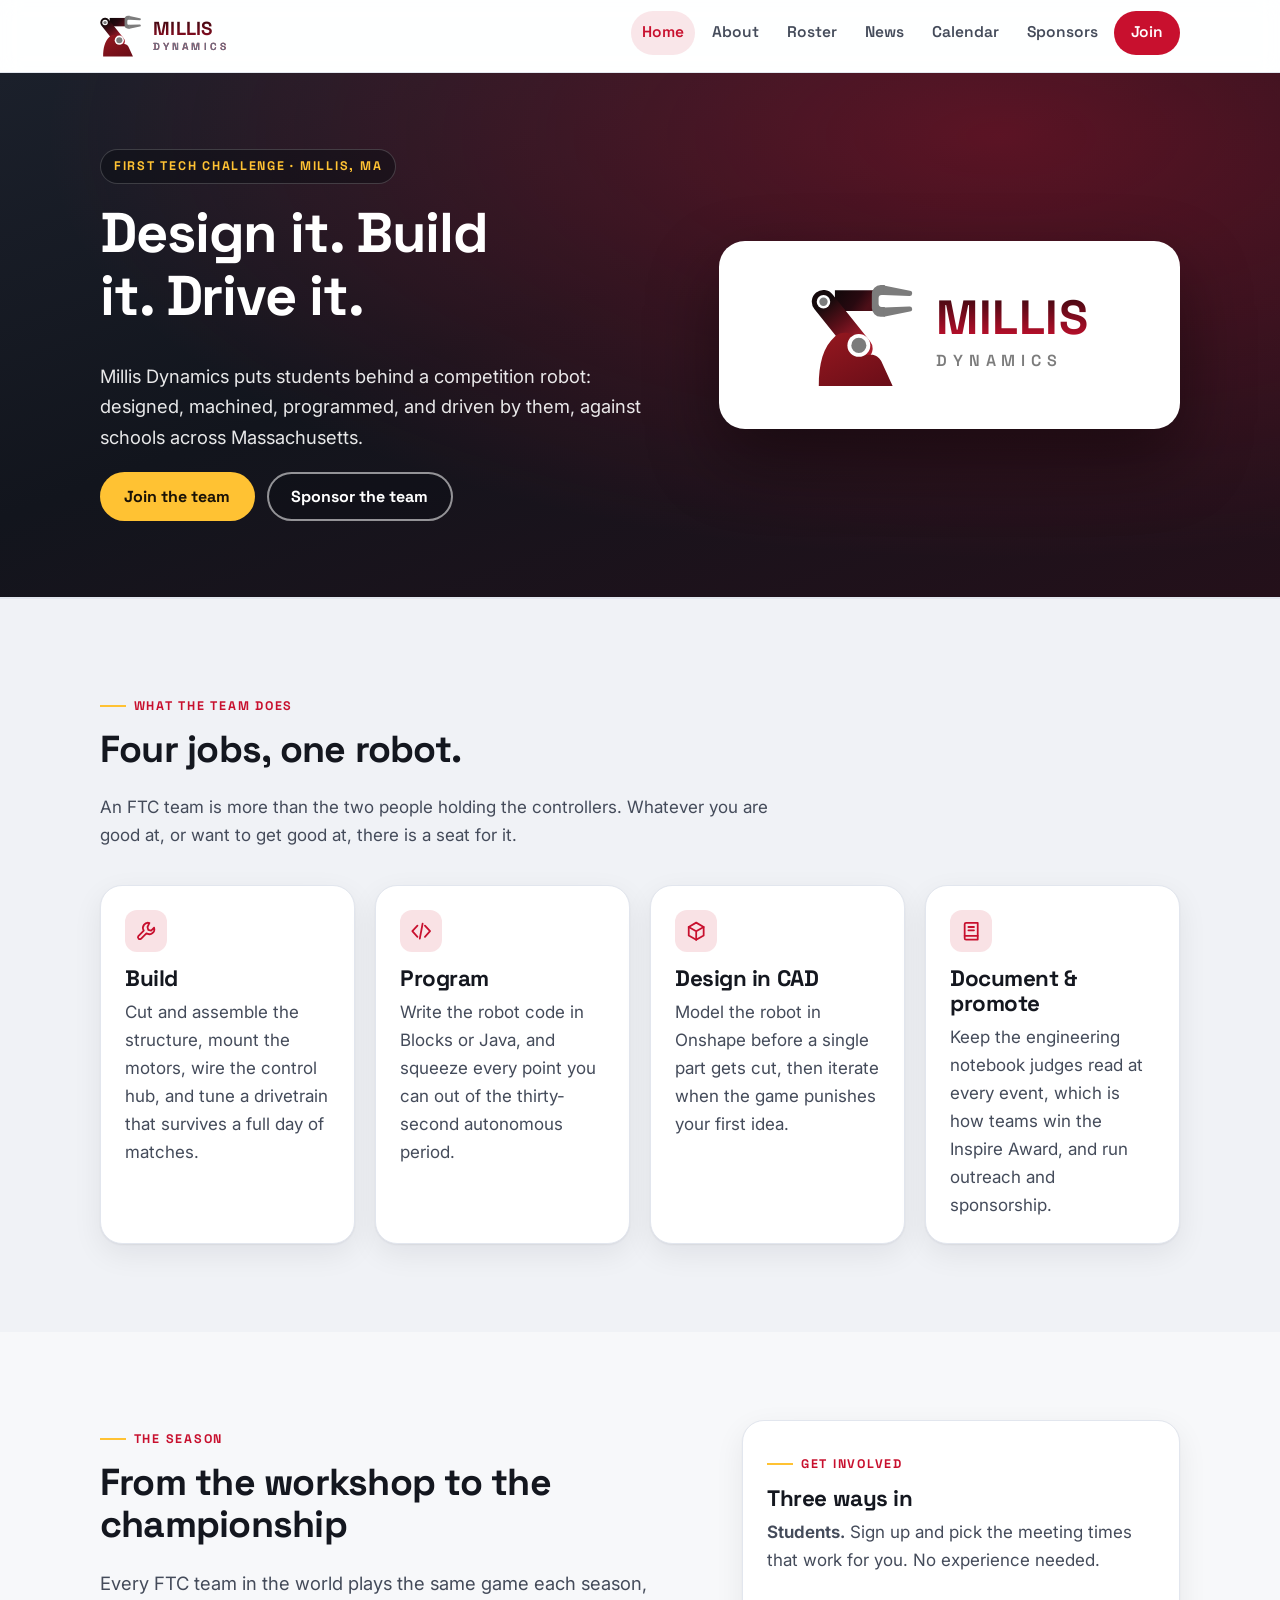
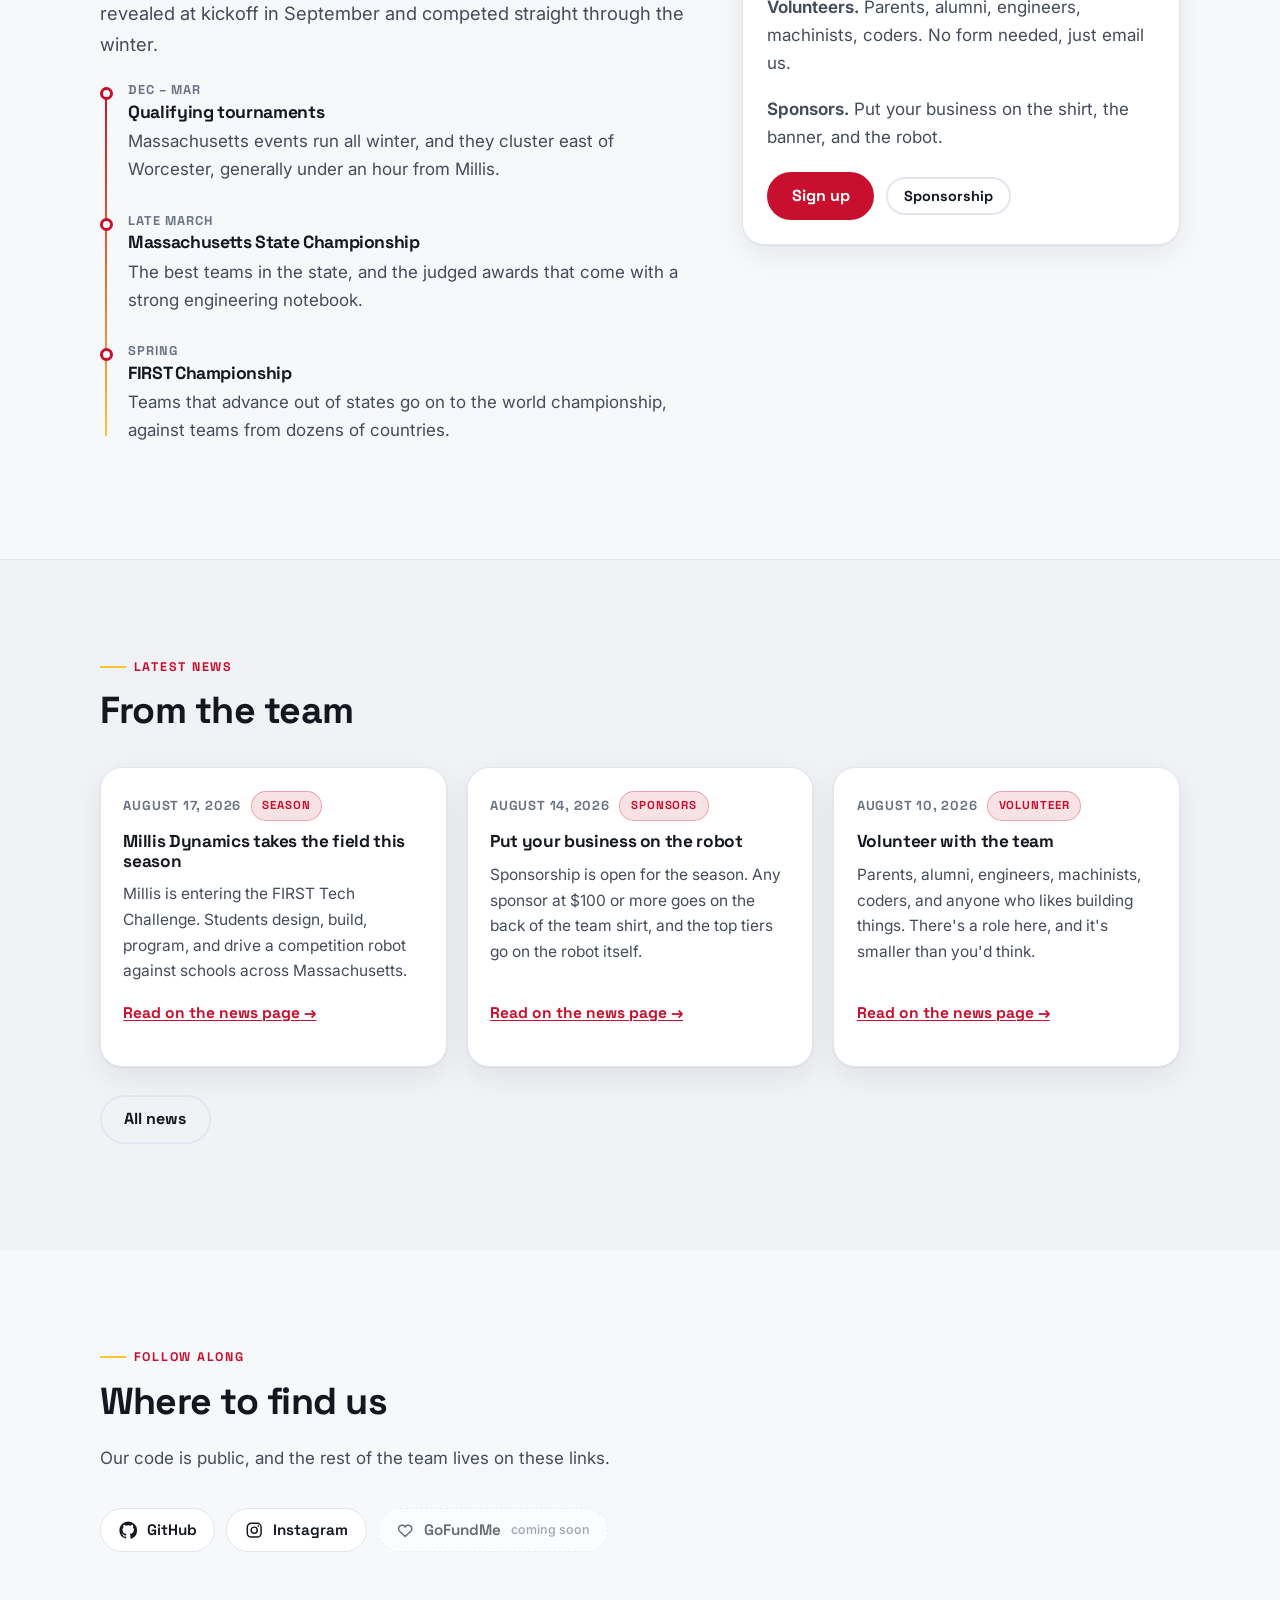
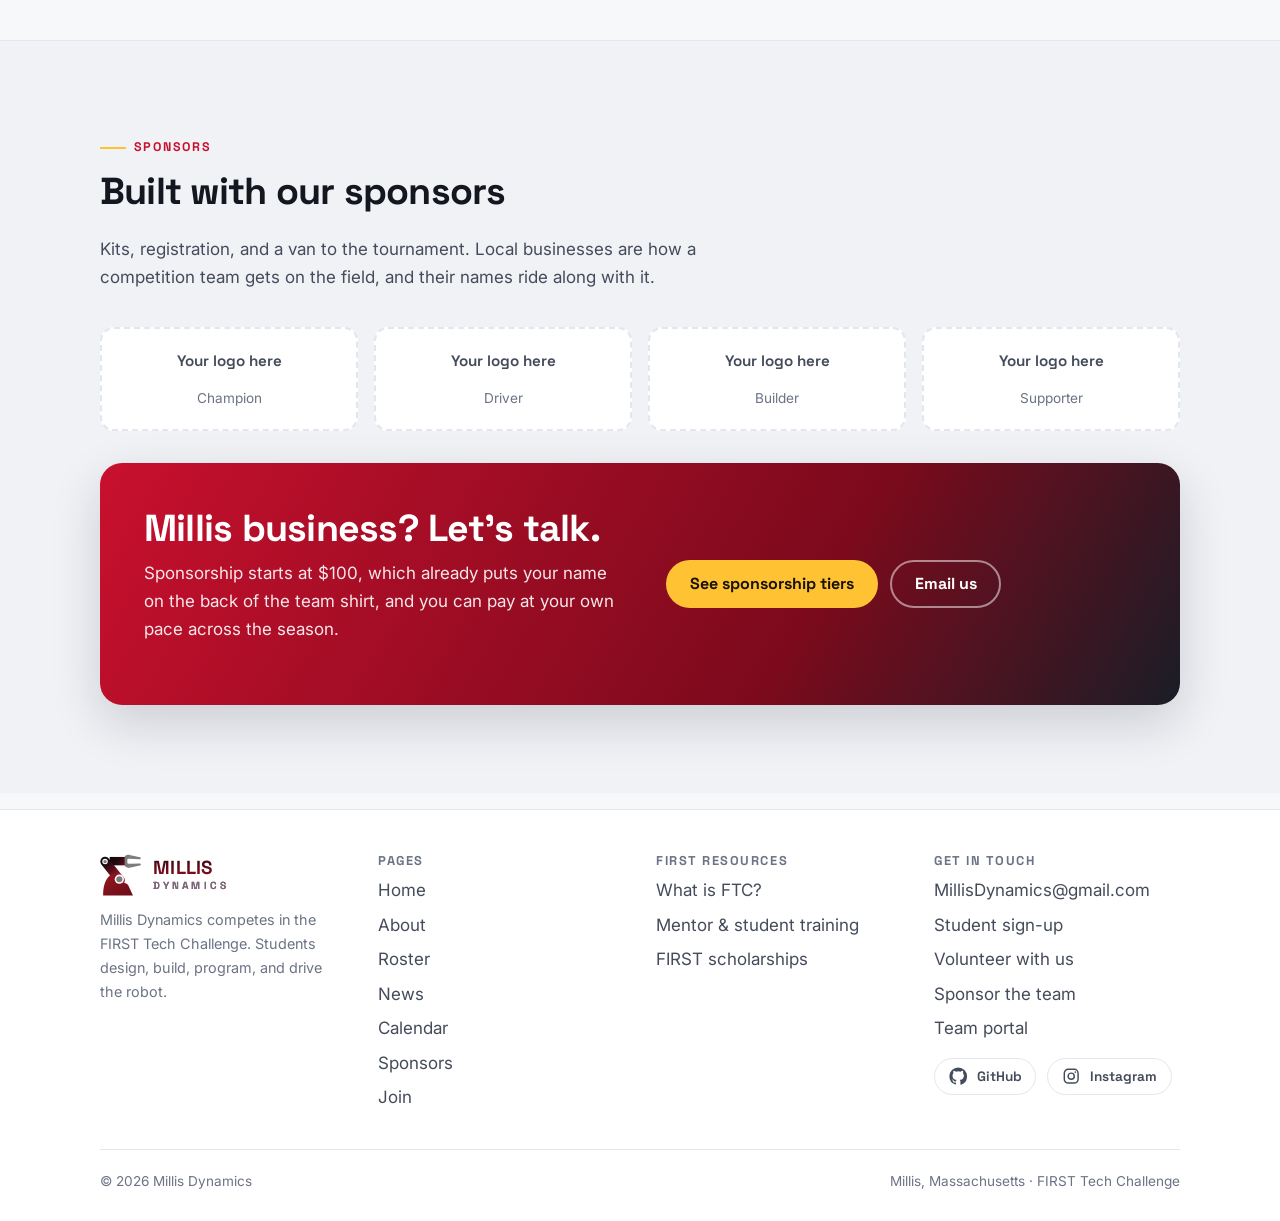
==== commit 1397f755: "Wire the real interest form, email path for volunteers, new roster structure The interest form is li" ====
--- a/index.html
+++ b/index.html
@@ -168,7 +168,7 @@
         <span class="eyebrow">Get involved</span>
         <h3>Three ways in</h3>
         <p><strong>Students.</strong> Sign up and pick the meeting times that work for you. No experience needed.</p>
-        <p><strong>Volunteers.</strong> Parents, alumni, engineers, machinists, coders. A few hours a week goes a long way.</p>
+        <p><strong>Volunteers.</strong> Parents, alumni, engineers, machinists, coders. No form needed, just email us.</p>
         <p><strong>Sponsors.</strong> Put your business on the shirt, the banner, and the robot.</p>
         <div class="btn-row" style="margin-top:1.25rem">
           <a class="btn" href="join.html">Sign up</a>
--- a/assets/css/styles.css
+++ b/assets/css/styles.css
@@ -1123,6 +1123,13 @@
 }
 .member__links a:hover { border-color: var(--brand); color: var(--brand); }
 
+/* Advisors and volunteers get a headshot rather than initials. */
+.member--photo .member__avatar {
+  width: 5.5rem;
+  height: 5.5rem;
+  margin-bottom: 1rem;
+}
+
 .member--open {
   border-style: dashed;
   box-shadow: none;
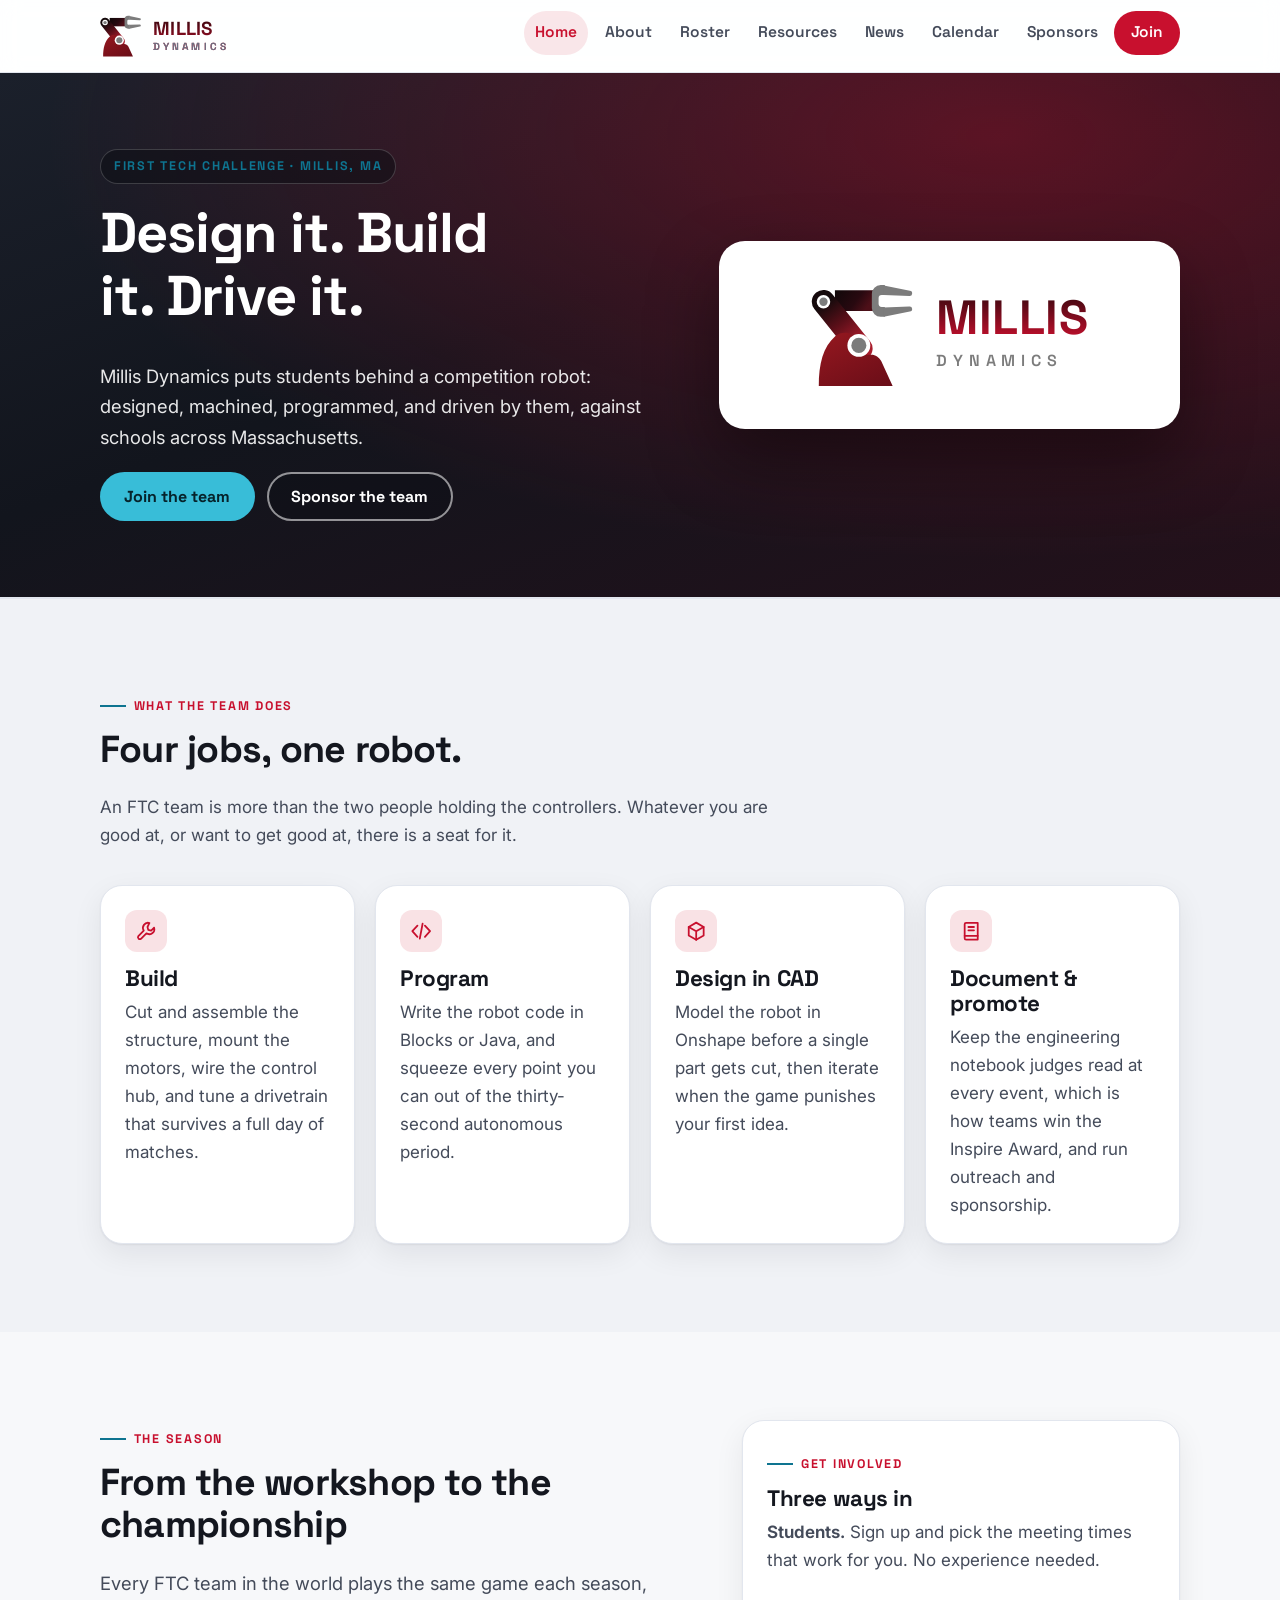
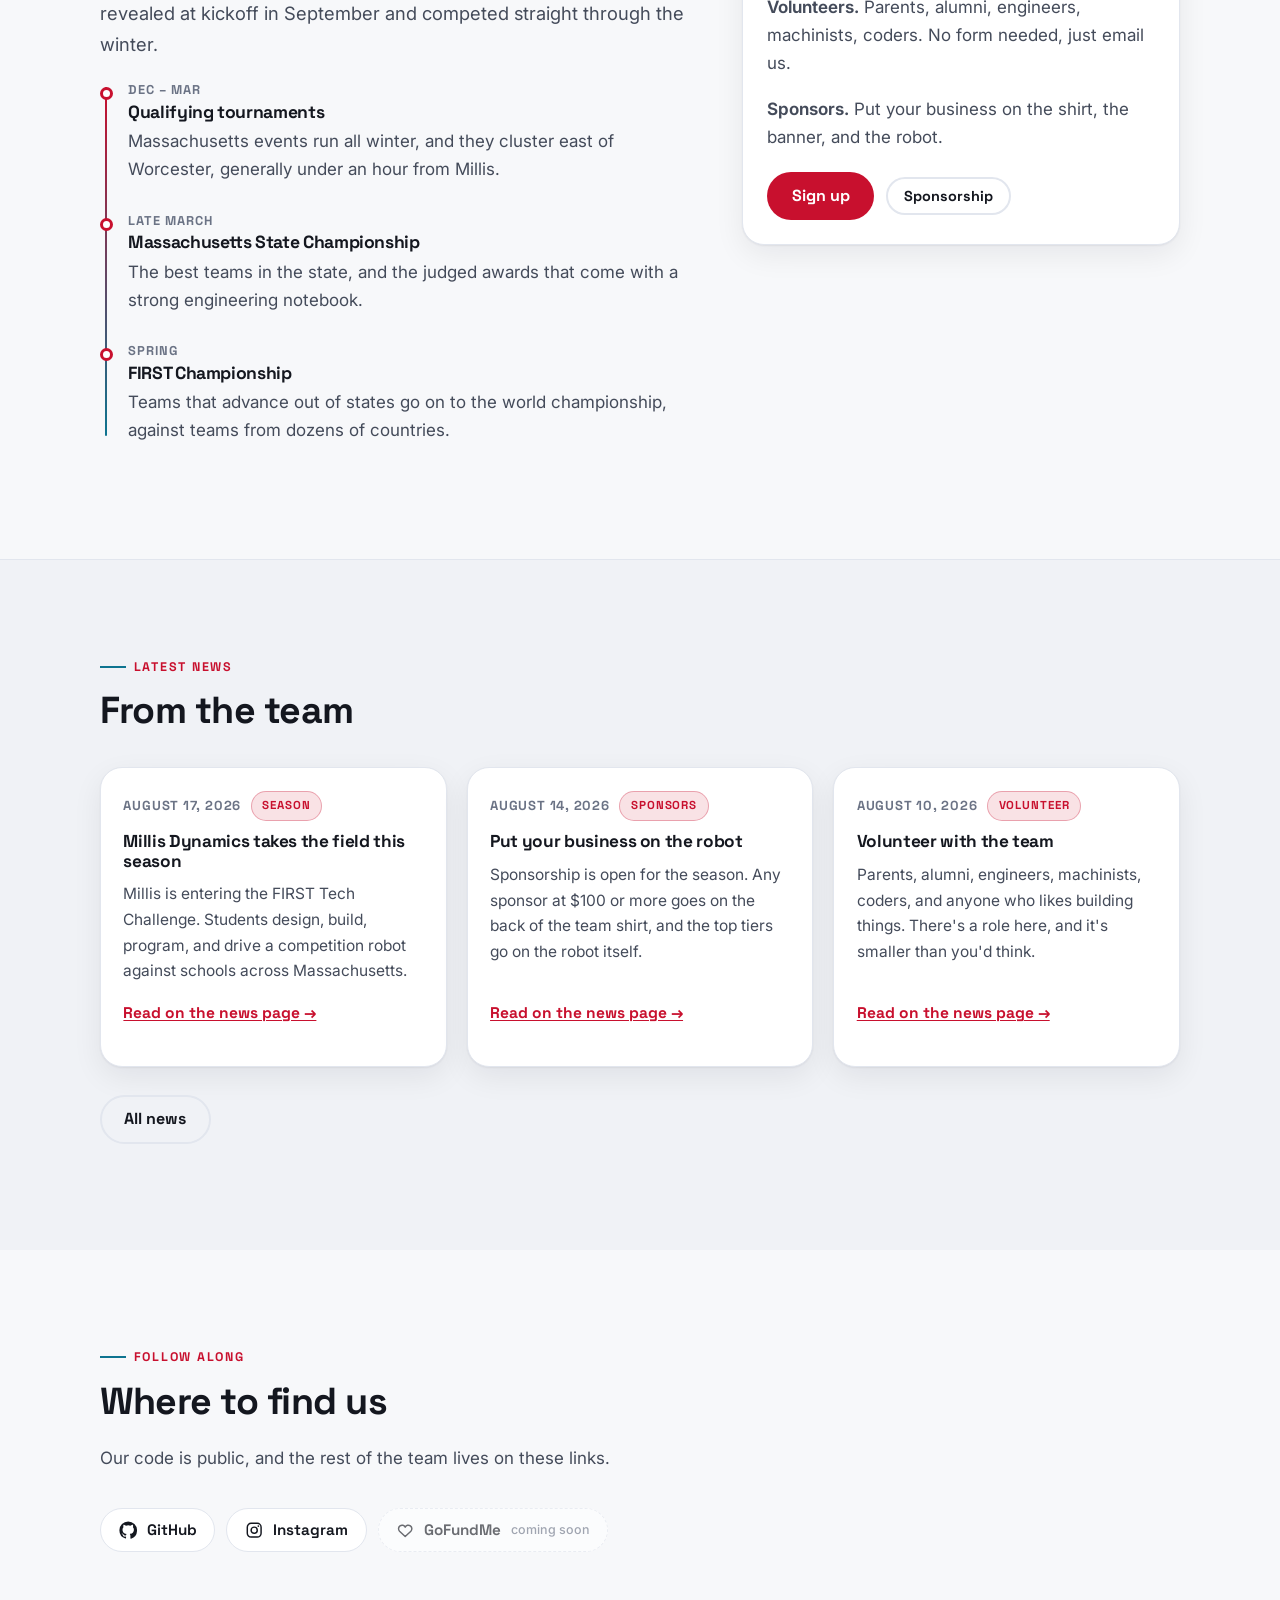
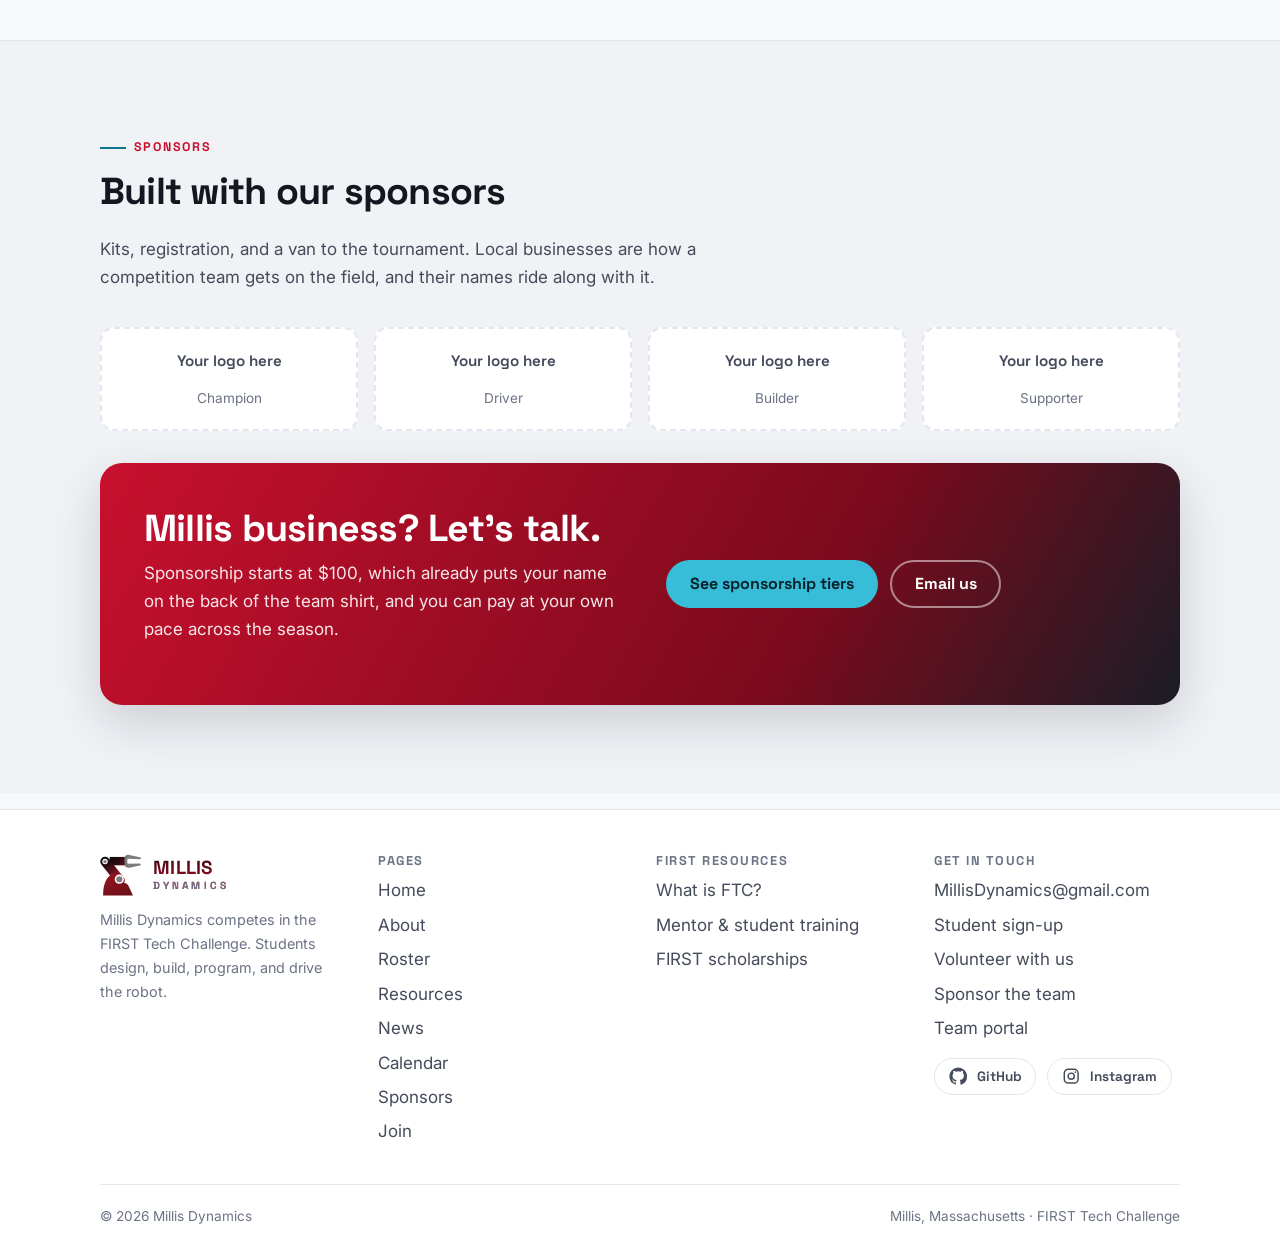
==== commit 05a4ca7b: "Add resources page and portal passcode, donate space, roster table, teal accent Donate: sponsors.htm" ====
--- a/index.html
+++ b/index.html
@@ -32,6 +32,7 @@
         <li><a href="index.html" aria-current="page">Home</a></li>
         <li><a href="about.html">About</a></li>
         <li><a href="roster.html">Roster</a></li>
+        <li><a href="resources.html">Resources</a></li>
         <li><a href="news.html">News</a></li>
         <li><a href="calendar.html">Calendar</a></li>
         <li><a href="sponsors.html">Sponsors</a></li>
@@ -263,6 +264,7 @@
           <li><a href="index.html">Home</a></li>
           <li><a href="about.html">About</a></li>
           <li><a href="roster.html">Roster</a></li>
+          <li><a href="resources.html">Resources</a></li>
           <li><a href="news.html">News</a></li>
           <li><a href="calendar.html">Calendar</a></li>
           <li><a href="sponsors.html">Sponsors</a></li>
--- a/assets/css/styles.css
+++ b/assets/css/styles.css
@@ -11,7 +11,9 @@
   /* Brand: swap these three to change the whole site's colour identity */
   --brand: #c8102e;          /* Millis red */
   --brand-dark: #9c0c23;
-  --accent: #ffc233;         /* gold / hive accent */
+  --accent: #0e7490;         /* teal: complement of the brand red */
+  --accent-strong: #0b5f75;  /* darker teal for hover states */
+  --accent-ink: #ffffff;     /* text that sits on top of the accent */
 
   /* Surfaces + text (light theme) */
   --bg: #f7f8fa;
@@ -48,7 +50,9 @@
     --scrim: rgba(6, 8, 12, 0.66);
     --shadow: 0 1px 2px rgba(0, 0, 0, 0.4), 0 10px 30px rgba(0, 0, 0, 0.35);
     --shadow-lg: 0 18px 50px rgba(0, 0, 0, 0.5);
-    --accent: #ffce55;
+    --accent: #38bdd8;
+    --accent-strong: #62cfe4;
+    --accent-ink: #06232b;
   }
 }
 
@@ -225,8 +229,8 @@
 }
 .btn--ghost:hover { background: var(--surface); color: var(--ink); border-color: var(--ink-3); }
 
-.btn--accent { background: var(--accent); color: #1a1206; }
-.btn--accent:hover { background: #ffd873; color: #1a1206; }
+.btn--accent { background: var(--accent); color: var(--accent-ink); }
+.btn--accent:hover { background: var(--accent-strong); color: var(--accent-ink); }
 
 .btn--sm { padding: 0.62rem 1rem; font-size: 0.9rem; }
 
@@ -251,7 +255,7 @@
   border: 1px solid var(--line);
 }
 .pill--brand { background: color-mix(in srgb, var(--brand) 12%, transparent); color: var(--brand); border-color: color-mix(in srgb, var(--brand) 30%, transparent); }
-.pill--accent { background: color-mix(in srgb, var(--accent) 22%, transparent); color: #6d4c00; border-color: color-mix(in srgb, var(--accent) 45%, transparent); }
+.pill--accent { background: color-mix(in srgb, var(--accent) 16%, transparent); color: #0b5f75; border-color: color-mix(in srgb, var(--accent) 45%, transparent); }
 @media (prefers-color-scheme: dark) {
   .pill--brand { color: #ff8095; }
   .pill--accent { color: var(--accent); }
@@ -646,8 +650,8 @@
   display: grid;
   place-items: center;
   border-radius: 999px;
-  background: color-mix(in srgb, var(--accent) 30%, transparent);
-  color: var(--ink);
+  background: color-mix(in srgb, var(--accent) 16%, transparent);
+  color: var(--accent);
   font-size: 0.78rem;
   font-weight: 700;
 }
@@ -1339,13 +1343,114 @@
   display: flex;
   gap: 0.9rem;
   align-items: flex-start;
-  background: color-mix(in srgb, var(--accent) 14%, var(--surface));
-  border: 1px solid color-mix(in srgb, var(--accent) 45%, transparent);
+  background: color-mix(in srgb, var(--accent) 9%, var(--surface));
+  border: 1px solid color-mix(in srgb, var(--accent) 38%, transparent);
   border-radius: var(--radius-lg);
   padding: 1.1rem 1.35rem;
 }
-.notice svg { width: 1.3rem; height: 1.3rem; flex: none; margin-top: 0.15rem; color: #96660a; }
+.notice svg { width: 1.3rem; height: 1.3rem; flex: none; margin-top: 0.15rem; color: var(--accent); }
 .notice p { margin: 0; font-size: 0.94rem; color: var(--ink-2); }
 @media (prefers-color-scheme: dark) {
   .notice svg { color: var(--accent); }
 }
+
+/* --------------------------------------------------------------------------
+   18. Portal passcode gate
+   -------------------------------------------------------------------------- */
+
+.gate {
+  max-width: 30rem;
+  margin-inline: auto;
+  background: var(--surface);
+  border: 1px solid var(--line);
+  border-radius: var(--radius-lg);
+  padding: clamp(1.6rem, 4vw, 2.4rem);
+  box-shadow: var(--shadow);
+  text-align: center;
+}
+.gate__icon {
+  width: 3rem;
+  height: 3rem;
+  margin: 0 auto 1rem;
+  display: grid;
+  place-items: center;
+  border-radius: 999px;
+  background: color-mix(in srgb, var(--brand) 12%, transparent);
+  color: var(--brand);
+}
+.gate__icon svg { width: 1.5rem; height: 1.5rem; }
+.gate h2 { margin-bottom: 0.4rem; }
+.gate p { color: var(--ink-2); }
+.gate form {
+  display: flex;
+  flex-wrap: wrap;
+  gap: 0.6rem;
+  justify-content: center;
+  margin-top: 1.4rem;
+}
+.gate input {
+  flex: 1 1 12rem;
+  min-width: 0;
+  font: inherit;
+  font-size: 1rem;
+  padding: 0.8rem 1rem;
+  border: 1px solid var(--line);
+  border-radius: 999px;
+  background: var(--bg);
+  color: var(--ink);
+}
+.gate input::placeholder { color: var(--ink-3); }
+.gate__error {
+  margin: 0.9rem 0 0;
+  font-size: 0.92rem;
+  font-weight: 600;
+  color: var(--brand);
+}
+@media (prefers-color-scheme: dark) {
+  .gate__error { color: #ff8095; }
+}
+.gate__note { margin: 1.4rem 0 0; font-size: 0.85rem; color: var(--ink-3); }
+
+/* --------------------------------------------------------------------------
+   19. Roster table (team members and grades)
+   -------------------------------------------------------------------------- */
+
+table.roster { width: 100%; border-collapse: collapse; min-width: 26rem; }
+table.roster th,
+table.roster td { padding: 0.85rem 1.15rem; text-align: left; border-bottom: 1px solid var(--line); }
+table.roster thead th {
+  font-family: var(--font-display);
+  font-size: 0.76rem;
+  letter-spacing: 0.1em;
+  text-transform: uppercase;
+  color: var(--ink-3);
+  background: var(--surface-2);
+}
+table.roster tbody tr:last-child td { border-bottom: 0; }
+table.roster td.grade { white-space: nowrap; font-variant-numeric: tabular-nums; color: var(--ink-2); }
+table.roster td.role { color: var(--ink-2); }
+table.roster .empty {
+  color: var(--ink-3);
+  font-style: italic;
+  padding-block: 1.6rem;
+}
+
+/* Resource page groups need air between them. */
+.res-group + .res-group {
+  margin-top: clamp(2.5rem, 5vw, 3.75rem);
+  padding-top: clamp(2.5rem, 5vw, 3.75rem);
+  border-top: 1px solid var(--line);
+}
+
+/* On the dark hero and the red band, the deep teal loses its punch as a
+   primary CTA, so those surfaces use the brighter variant. */
+.hero--brand .btn--accent,
+.band .btn--accent {
+  background: #38bdd8;
+  color: #06232b;
+}
+.hero--brand .btn--accent:hover,
+.band .btn--accent:hover {
+  background: #62cfe4;
+  color: #06232b;
+}
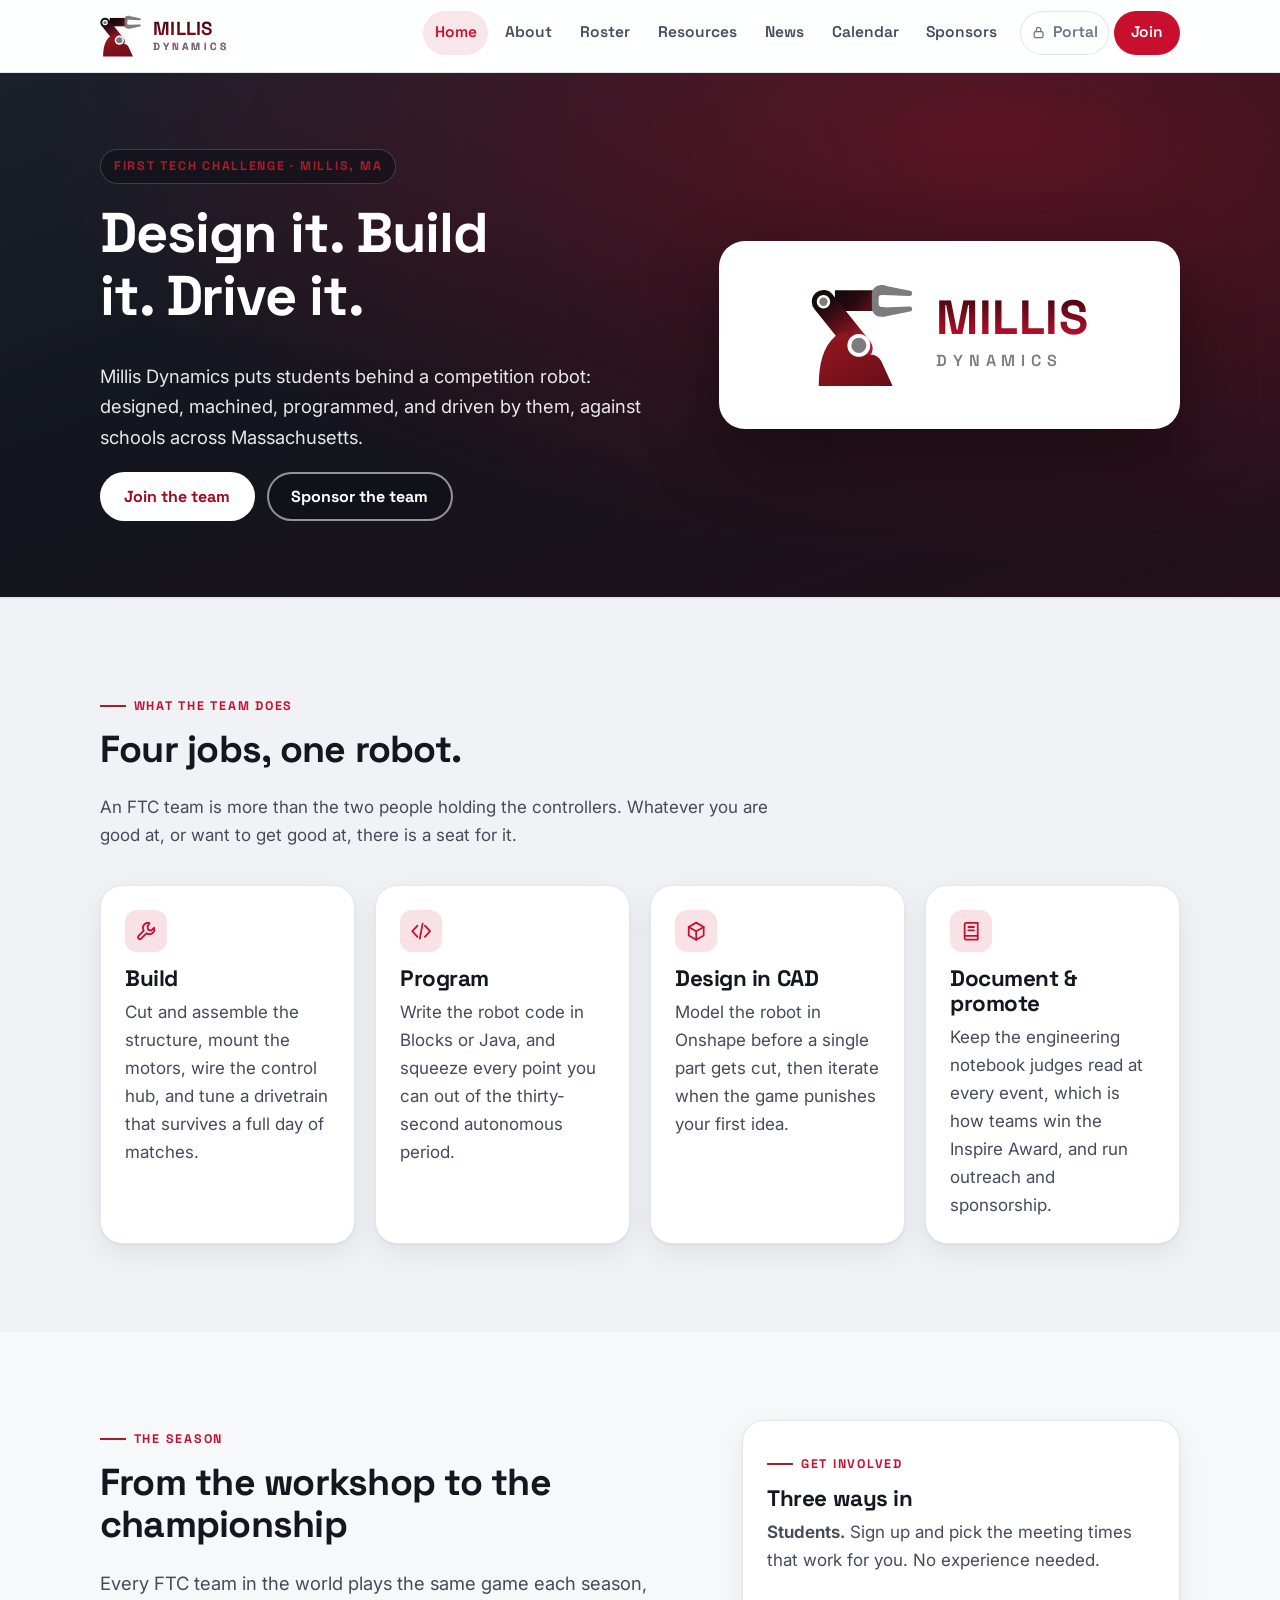
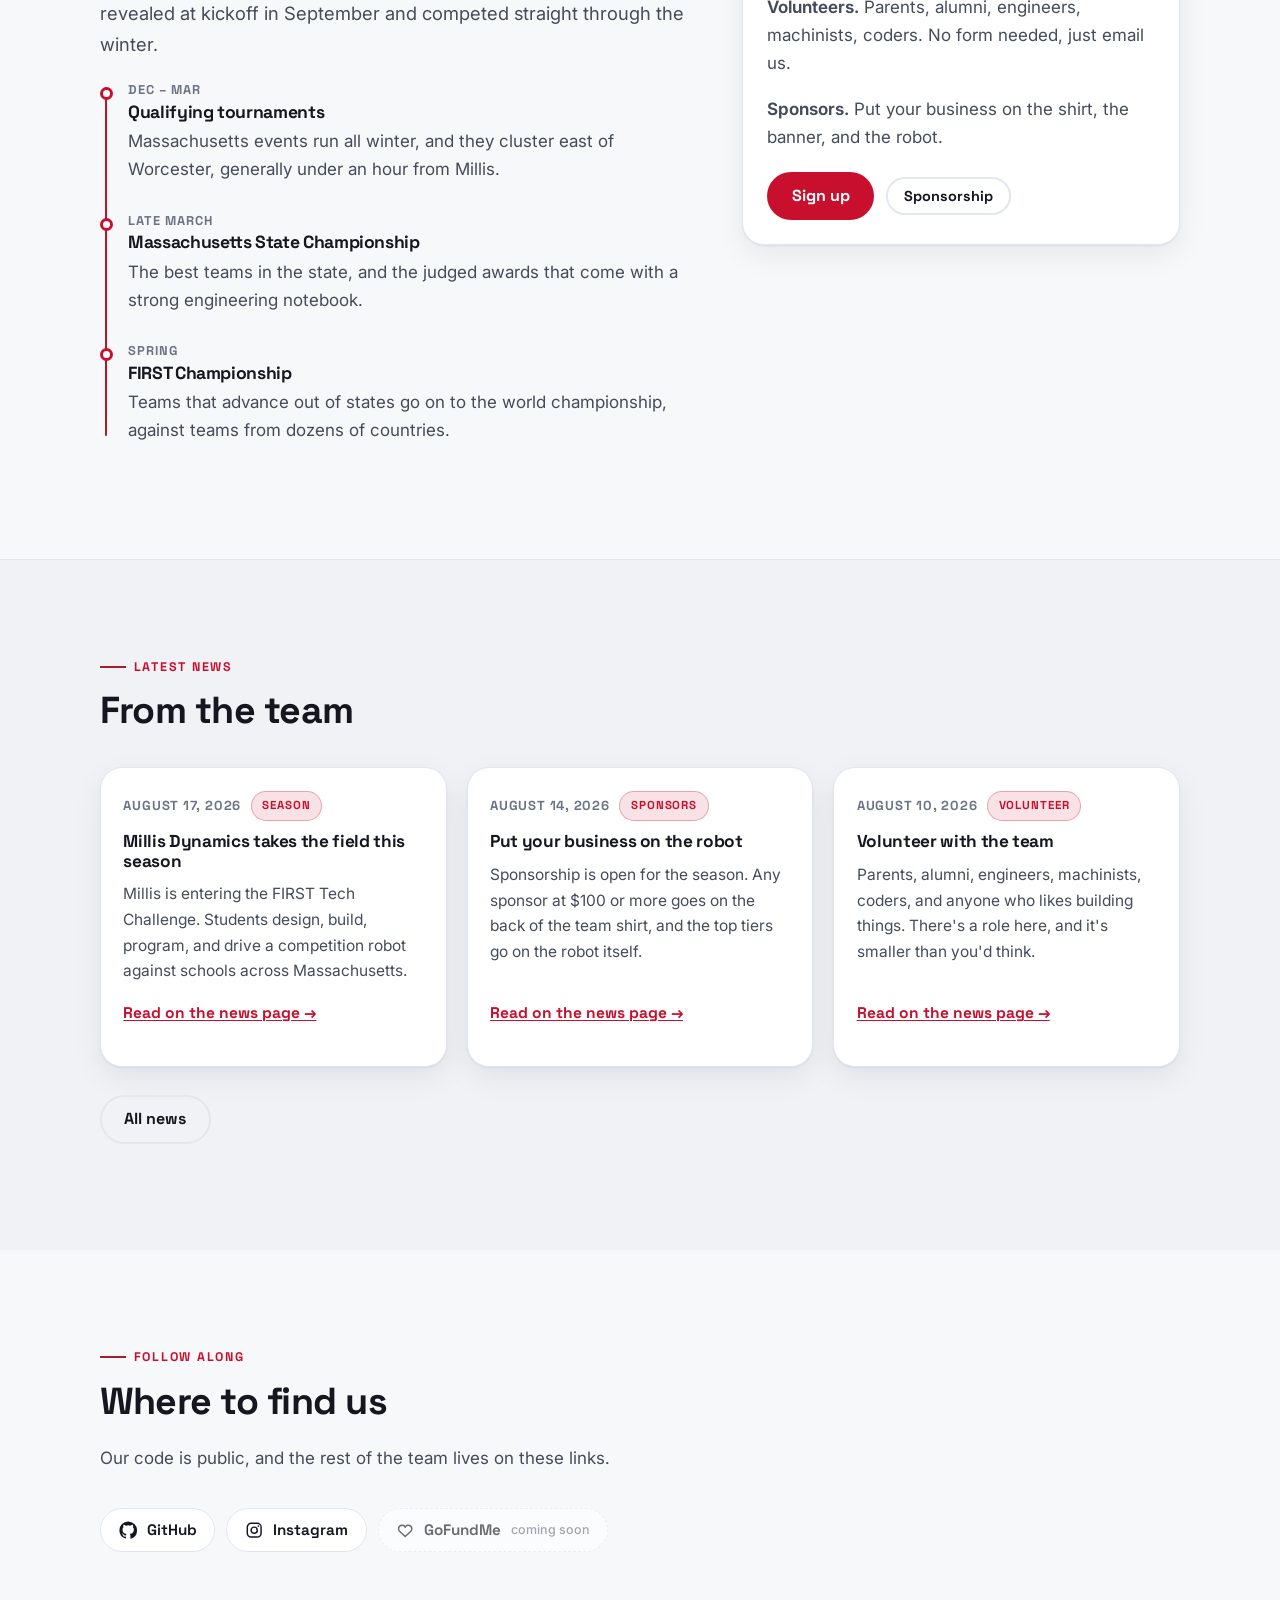
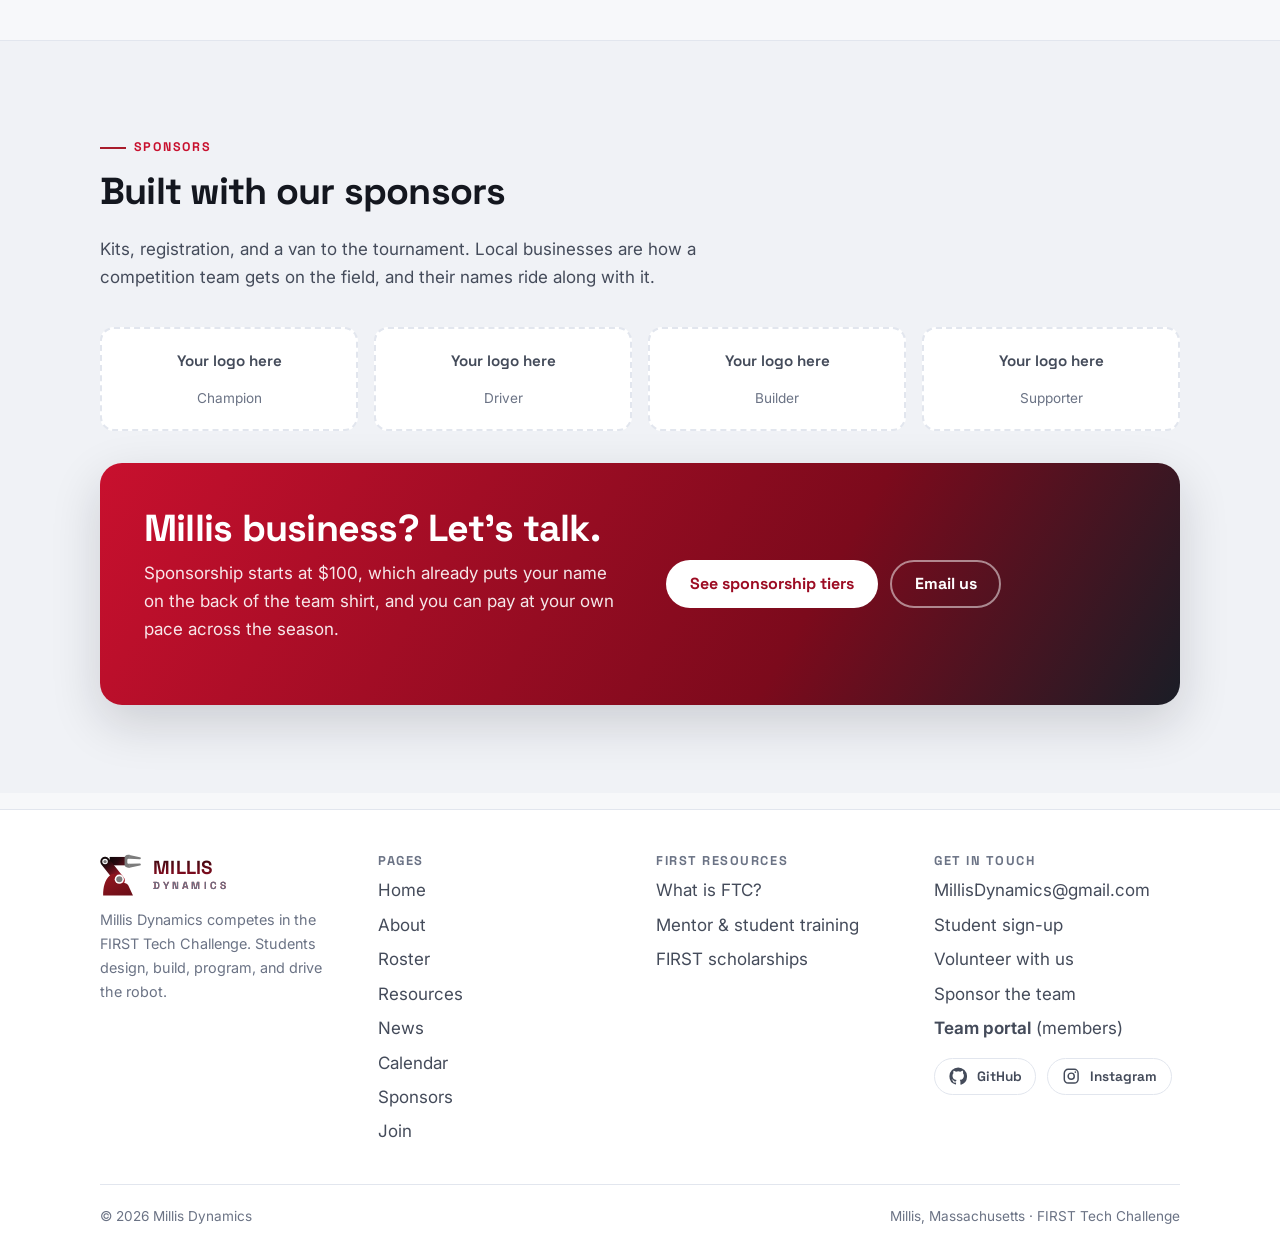
==== commit 1c5d4888: "Accent back to red, portal in the nav, fix the missing passcode screen Accent returns to the red fam" ====
--- a/index.html
+++ b/index.html
@@ -36,6 +36,7 @@
         <li><a href="news.html">News</a></li>
         <li><a href="calendar.html">Calendar</a></li>
         <li><a href="sponsors.html">Sponsors</a></li>
+        <li class="nav-portal"><a href="portal.html"><svg viewBox="0 0 24 24" fill="none" stroke="currentColor" stroke-width="2" stroke-linecap="round" stroke-linejoin="round" aria-hidden="true"><rect x="5" y="10.5" width="14" height="9.5" rx="2.2"/><path d="M8.5 10.5V7.4a3.5 3.5 0 0 1 7 0v3.1"/></svg> Portal</a></li>
         <li class="nav-cta"><a href="join.html">Join</a></li>
       </ul>
     </nav>
@@ -286,7 +287,7 @@
           <li><a href="join.html">Student sign-up</a></li>
           <li><a href="join.html#volunteer">Volunteer with us</a></li>
           <li><a href="sponsors.html">Sponsor the team</a></li>
-          <li><a href="portal.html">Team portal</a></li>
+          <li><a href="portal.html"><strong>Team portal</strong> (members)</a></li>
         </ul>
         <div class="social-row" style="margin-top:1rem">
           <a class="social-btn btn--sm" data-social-link="github" href="#" style="padding:.5rem .85rem;font-size:.85rem"><svg viewBox="0 0 24 24" fill="currentColor" aria-hidden="true"><path d="M12 .5A11.5 11.5 0 0 0 .5 12a11.5 11.5 0 0 0 7.9 10.9c.6.1.8-.2.8-.6v-2c-3.2.7-3.9-1.5-3.9-1.5-.5-1.4-1.3-1.7-1.3-1.7-1-.7.1-.7.1-.7 1.1.1 1.7 1.2 1.7 1.2 1 1.7 2.7 1.2 3.4.9.1-.7.4-1.2.7-1.5-2.6-.3-5.3-1.3-5.3-5.8 0-1.3.5-2.3 1.2-3.2 0-.3-.5-1.5.1-3.1 0 0 1-.3 3.2 1.2a11 11 0 0 1 5.8 0c2.2-1.5 3.2-1.2 3.2-1.2.6 1.6.2 2.8.1 3.1.8.9 1.2 1.9 1.2 3.2 0 4.5-2.7 5.5-5.3 5.8.4.4.8 1.1.8 2.2v3.3c0 .4.2.7.8.6A11.5 11.5 0 0 0 23.5 12 11.5 11.5 0 0 0 12 .5z"/></svg> GitHub <small>soon</small></a>
--- a/assets/css/styles.css
+++ b/assets/css/styles.css
@@ -11,8 +11,8 @@
   /* Brand: swap these three to change the whole site's colour identity */
   --brand: #c8102e;          /* Millis red */
   --brand-dark: #9c0c23;
-  --accent: #0e7490;         /* teal: complement of the brand red */
-  --accent-strong: #0b5f75;  /* darker teal for hover states */
+  --accent: #a81c2b;         /* deeper red, taken from the logo gradient */
+  --accent-strong: #8b1523;  /* darker red for hover states */
   --accent-ink: #ffffff;     /* text that sits on top of the accent */
 
   /* Surfaces + text (light theme) */
@@ -50,9 +50,9 @@
     --scrim: rgba(6, 8, 12, 0.66);
     --shadow: 0 1px 2px rgba(0, 0, 0, 0.4), 0 10px 30px rgba(0, 0, 0, 0.35);
     --shadow-lg: 0 18px 50px rgba(0, 0, 0, 0.5);
-    --accent: #38bdd8;
-    --accent-strong: #62cfe4;
-    --accent-ink: #06232b;
+    --accent: #ff8a99;
+    --accent-strong: #ffa8b3;
+    --accent-ink: #3a0510;
   }
 }
 
@@ -255,7 +255,7 @@
   border: 1px solid var(--line);
 }
 .pill--brand { background: color-mix(in srgb, var(--brand) 12%, transparent); color: var(--brand); border-color: color-mix(in srgb, var(--brand) 30%, transparent); }
-.pill--accent { background: color-mix(in srgb, var(--accent) 16%, transparent); color: #0b5f75; border-color: color-mix(in srgb, var(--accent) 45%, transparent); }
+.pill--accent { background: color-mix(in srgb, var(--accent) 14%, transparent); color: #8b1523; border-color: color-mix(in srgb, var(--accent) 40%, transparent); }
 @media (prefers-color-scheme: dark) {
   .pill--brand { color: #ff8095; }
   .pill--accent { color: var(--accent); }
@@ -1343,8 +1343,9 @@
   display: flex;
   gap: 0.9rem;
   align-items: flex-start;
-  background: color-mix(in srgb, var(--accent) 9%, var(--surface));
-  border: 1px solid color-mix(in srgb, var(--accent) 38%, transparent);
+  background: var(--surface);
+  border: 1px solid var(--line);
+  border-left: 4px solid var(--brand);
   border-radius: var(--radius-lg);
   padding: 1.1rem 1.35rem;
 }
@@ -1446,11 +1447,30 @@
    primary CTA, so those surfaces use the brighter variant. */
 .hero--brand .btn--accent,
 .band .btn--accent {
-  background: #38bdd8;
-  color: #06232b;
+  background: #ffffff;
+  color: var(--brand-dark);
 }
 .hero--brand .btn--accent:hover,
 .band .btn--accent:hover {
-  background: #62cfe4;
-  color: #06232b;
-}
+  background: #ffe6ea;
+  color: var(--brand-dark);
+}
+
+/* The portal is a team link, not a visitor link, so it sits apart in the nav. */
+.nav-portal { margin-left: 0.35rem; }
+/* Outlined with an inset shadow rather than a border, so the ring does not
+   make this item taller than its neighbours and nudge it out of line. */
+.nav-portal a {
+  display: inline-flex;
+  align-items: center;
+  gap: 0.4rem;
+  color: var(--ink-3);
+  box-shadow: inset 0 0 0 1px var(--line);
+}
+.nav-portal a:hover { color: var(--brand); box-shadow: inset 0 0 0 1px color-mix(in srgb, var(--brand) 40%, var(--line)); }
+.nav-portal a[aria-current="page"] { color: var(--brand); box-shadow: inset 0 0 0 1px color-mix(in srgb, var(--brand) 45%, transparent); }
+.nav-portal svg { width: 0.95rem; height: 0.95rem; }
+@media (max-width: 68rem) {
+  .nav-portal { margin-left: 0; margin-top: 0.4rem; }
+  .nav-portal a { justify-content: center; }
+}
